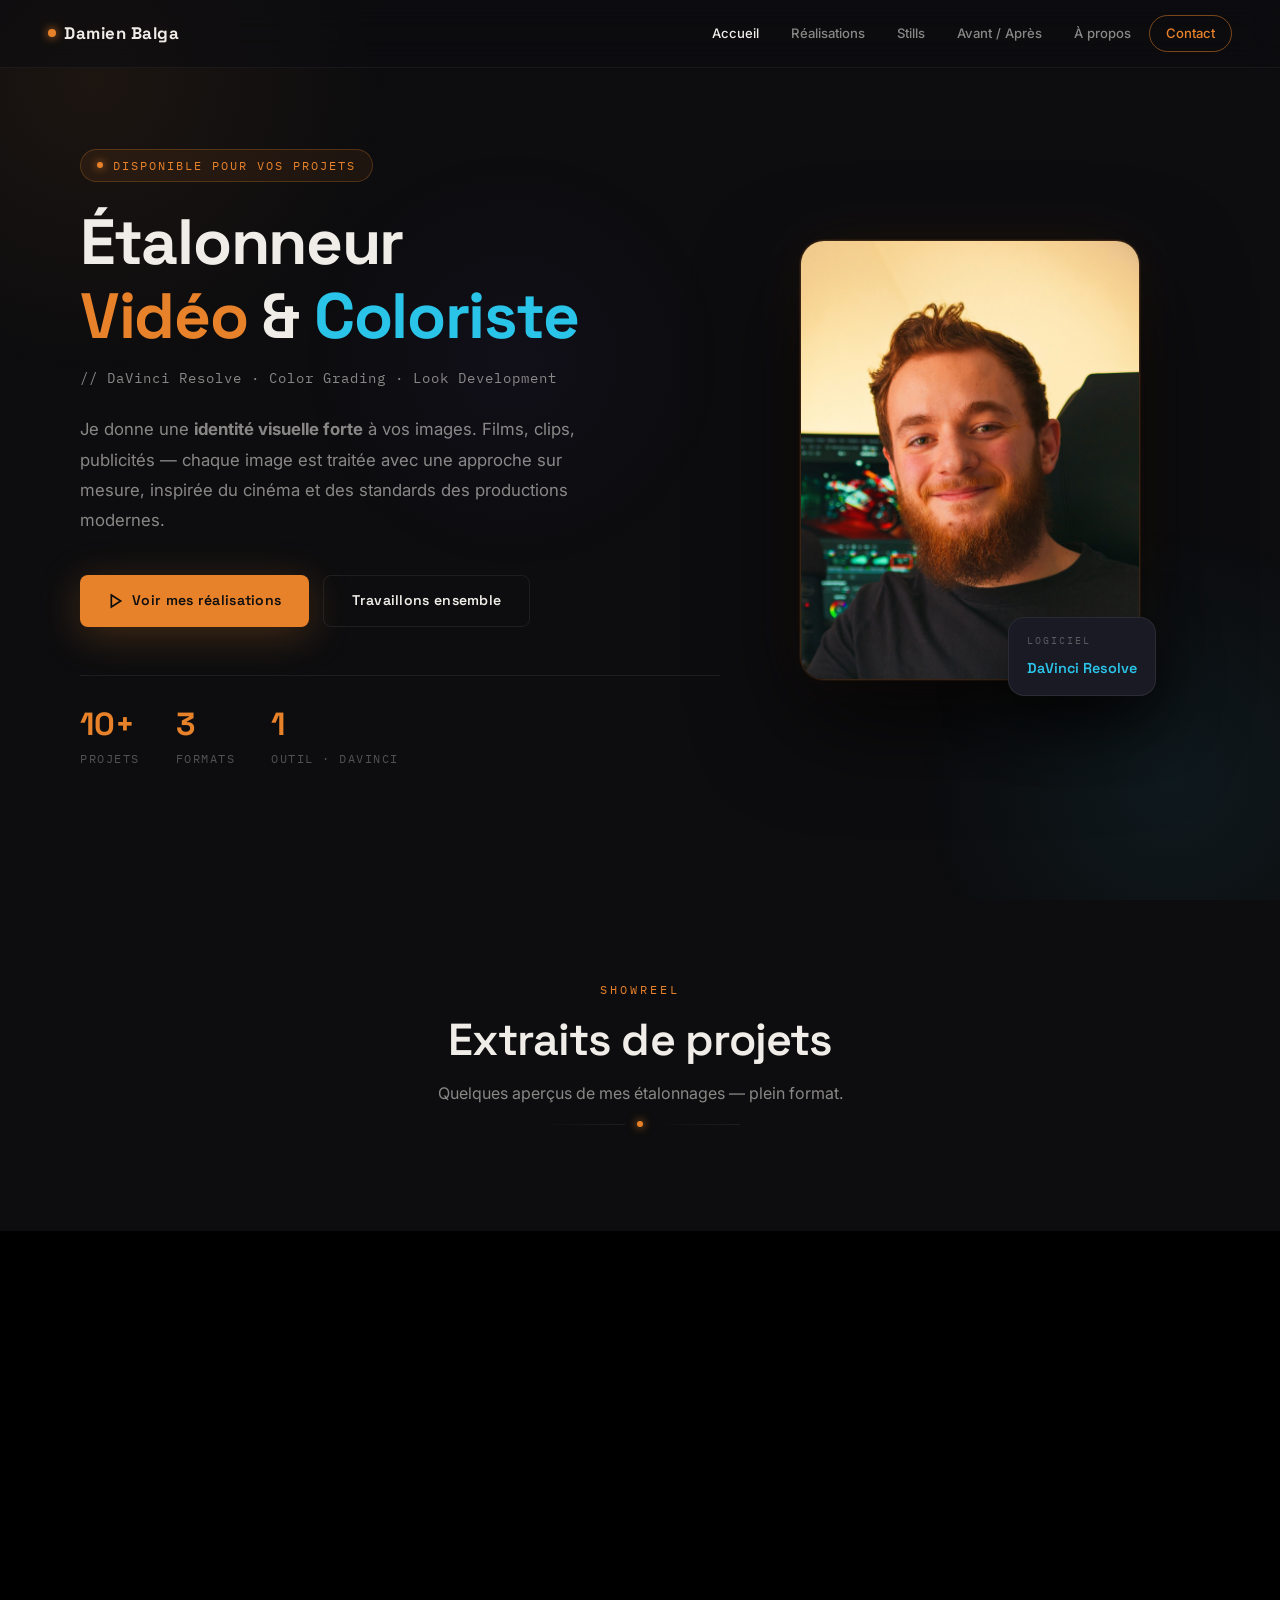
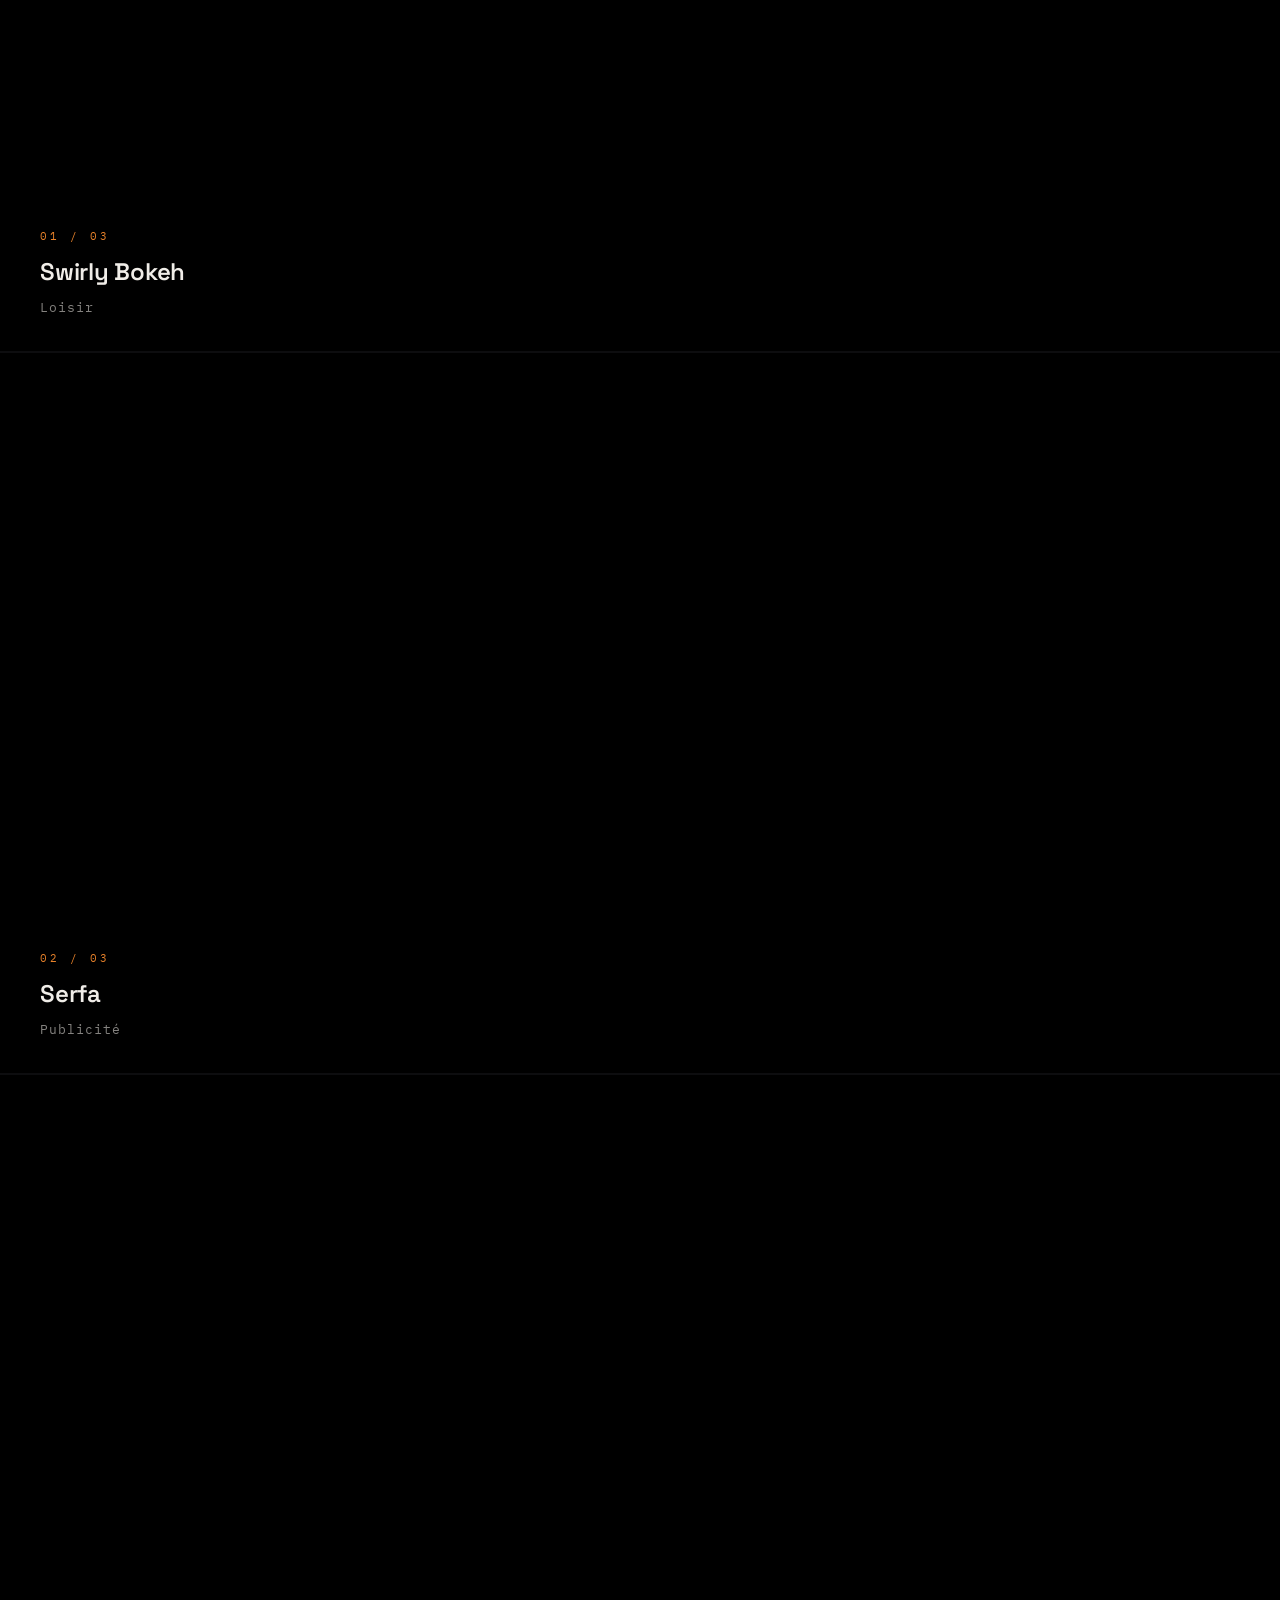
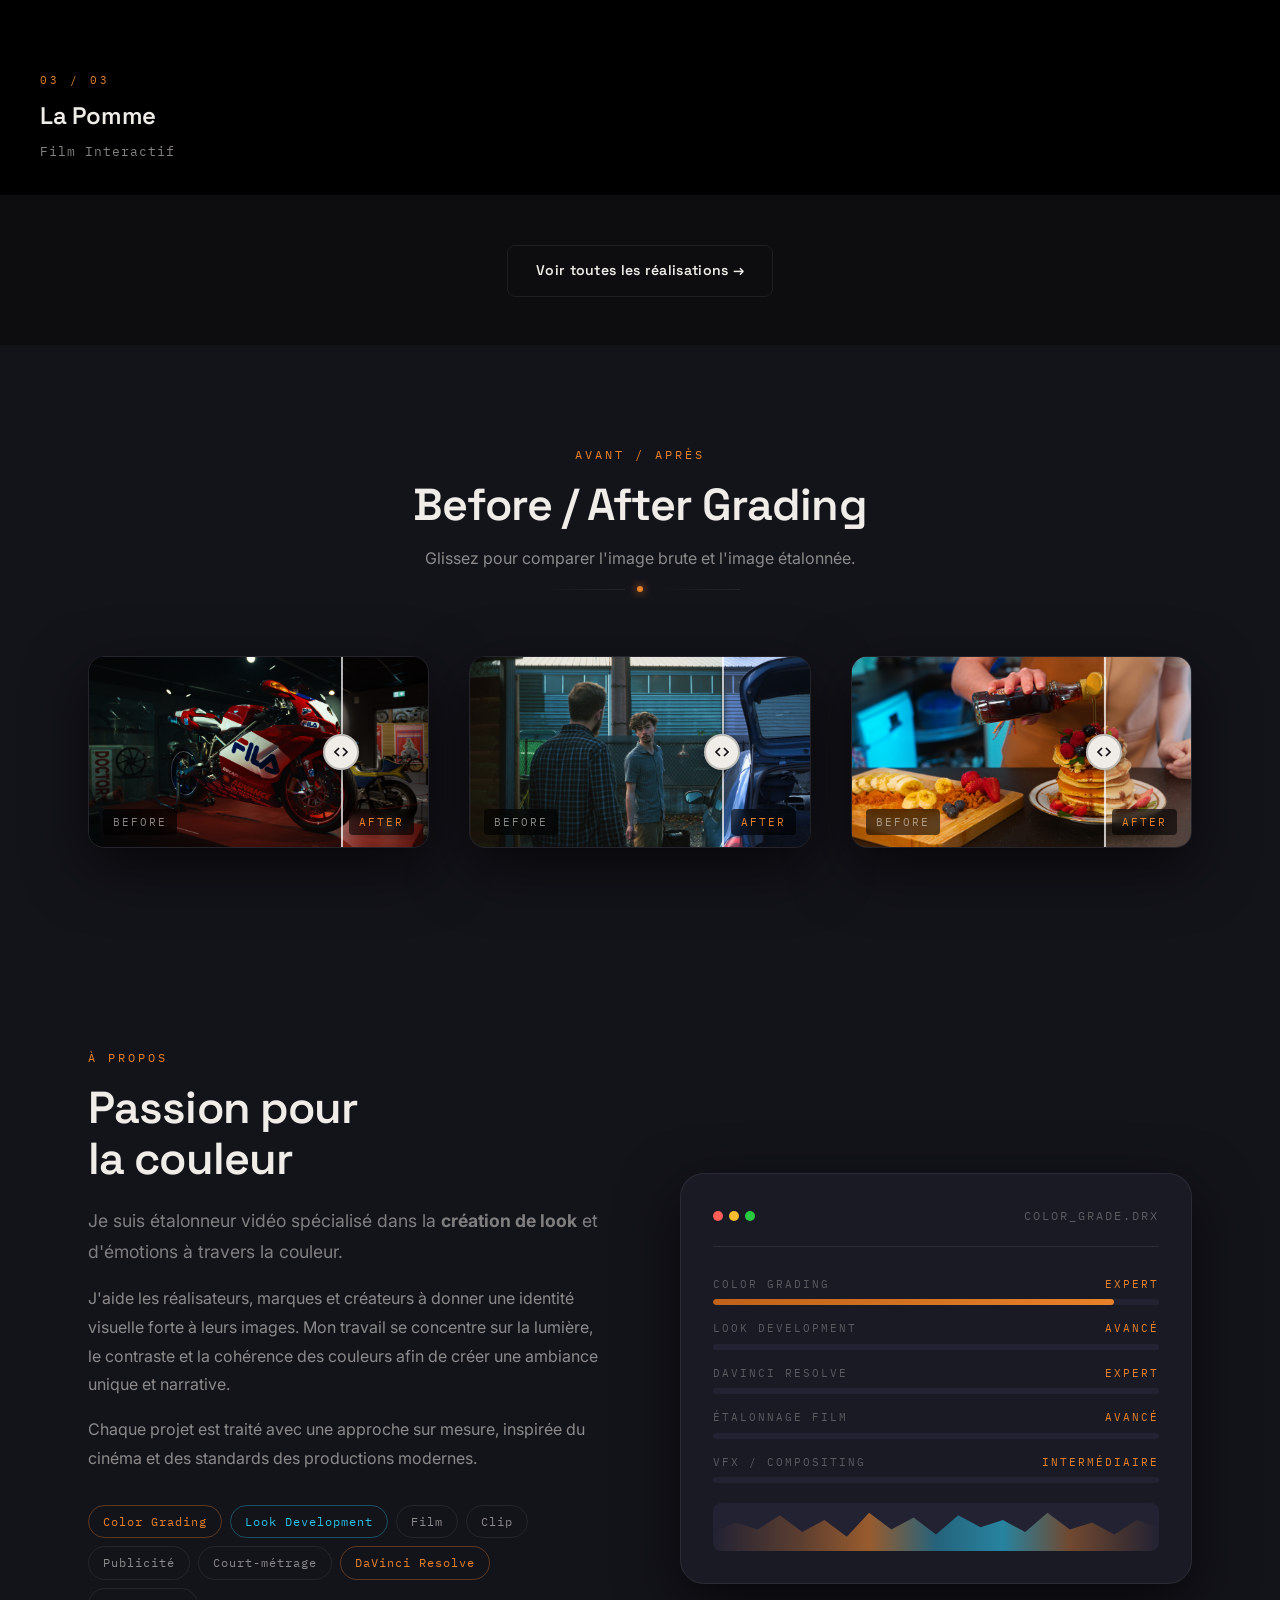
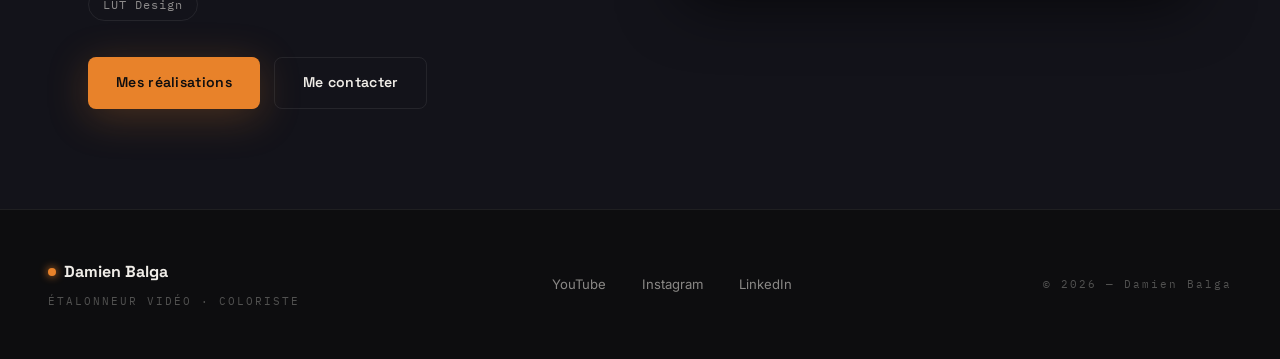
==== index.html @ 45c4bf27 "PortfolioDamienBalga" ====
<!DOCTYPE html>
<html lang="fr">
<head>
  <meta charset="UTF-8">
  <meta name="viewport" content="width=device-width, initial-scale=1.0">
  <title>Damien Balga — Étalonneur Vidéo · Colorist</title>
  <meta name="description" content="Portfolio de Damien Balga, étalonneur vidéo & coloriste. Color grading cinéma, clips, publicités. DaVinci Resolve.">

  <!-- Google Fonts : Space Grotesk (display) + Inter (body) + IBM Plex Mono (tech labels) -->
  <link rel="preconnect" href="https://fonts.googleapis.com">
  <link rel="preconnect" href="https://fonts.gstatic.com" crossorigin>
  <link href="https://fonts.googleapis.com/css2?family=Space+Grotesk:wght@400;500;600;700&family=Inter:wght@300;400;500&family=IBM+Plex+Mono:wght@300;400;500&display=swap" rel="stylesheet">

  <link rel="stylesheet" href="css/style.css">
</head>
<body>

<!-- Fond animé cinématique -->
<div class="cinematic-bg" aria-hidden="true">
  <div class="cinematic-bg-c"></div>
</div>

<!-- ======================================================
     ÉCRAN D'INTRO
     Style "scan de pellicule" avec effet flicker
     ====================================================== -->
<div class="intro" aria-hidden="true">
  <div class="intro-scanline"></div>
  <div class="intro-content">
    <h1>Damien Balga</h1>
    <p class="intro-sub">Colorist · DaVinci Resolve</p>
  </div>
</div>

<!-- ======================================================
     HEADER
     ====================================================== -->
<header>
  <div class="logo" role="button" tabindex="0" aria-label="Retour accueil">
    <div class="logo-dot" aria-hidden="true"></div>
    Damien Balga
  </div>

  <button class="menu-toggle" aria-label="Ouvrir le menu" aria-expanded="false">
    <span></span><span></span><span></span>
  </button>

  <nav aria-label="Navigation principale">
    <a href="index.html" class="active">Accueil</a>
    <a href="work.html">Réalisations</a>
    <a href="stills.html">Stills</a>
    <a href="#before">Avant / Après</a>
    <a href="#about">À propos</a>
    <a href="contact.html" class="nav-cta">Contact</a>
  </nav>
</header>

<!-- ======================================================
     HERO
     Présentation + portrait flottant + stats
     ====================================================== -->
<section aria-label="Présentation" style="background:transparent;">
  <div class="hero">

    <!-- Texte gauche -->
    <div class="hero-left fade-up">

      <!-- Badge disponibilité -->
      <div class="hero-badge">
        <span>Disponible pour vos projets</span>
      </div>

      <h1>
        Étalonneur<br>
        <span class="accent-orange">Vidéo</span> &amp;
        <span class="accent-cyan">Coloriste</span>
      </h1>

      <p class="hero-tagline">// DaVinci Resolve · Color Grading · Look Development</p>

      <p class="hero-desc">
        Je donne une <strong>identité visuelle forte</strong> à vos images.
        Films, clips, publicités — chaque image est traitée avec une approche
        sur mesure, inspirée du cinéma et des standards des productions modernes.
      </p>

      <div class="hero-actions">
        <a href="work.html" class="btn btn-primary">
          <svg width="16" height="16" viewBox="0 0 24 24" fill="none" stroke="currentColor" stroke-width="2.5">
            <polygon points="5 3 19 12 5 21 5 3"/>
          </svg>
          Voir mes réalisations
        </a>
        <a href="contact.html" class="btn btn-secondary">Travaillons ensemble</a>
      </div>

      <!-- Statistiques rapides -->
      <div class="hero-stats">
        <div class="stat-item">
          <span class="stat-num" data-counter data-target="10" data-suffix="+">10+</span>
          <span class="stat-label">Projets</span>
        </div>
        <div class="stat-item">
          <span class="stat-num" data-counter data-target="3">3</span>
          <span class="stat-label">Formats</span>
        </div>
        <div class="stat-item">
          <span class="stat-num">1</span>
          <span class="stat-label">Outil · DaVinci</span>
        </div>
      </div>
    </div>

    <!-- Portrait droit -->
    <div class="hero-right fade-up" style="transition-delay:0.2s">
      <div class="portrait-wrap">
        <div class="portrait-frame">
          <img src="img/PP.jpg" alt="Damien Balga – Étalonneur vidéo">
        </div>
        <!-- Badge flottant -->
        <div class="portrait-badge">
          <span class="pb-label">Logiciel</span>
          <span class="pb-value">DaVinci Resolve</span>
        </div>
      </div>
    </div>

  </div>
</section>

<!-- ======================================================
     EXTRAITS VIDÉO (fullscreen reels)
     Trois extraits Vimeo en plein format 16:9
     ====================================================== -->
<section id="reels" aria-labelledby="reels-title" style="background: var(--bg);">
  <div style="max-width:1200px; margin:0 auto; padding:80px 48px 40px;">
    <div class="section-header fade-up">
      <span class="section-eyebrow">Showreel</span>
      <h2 id="reels-title">Extraits de projets</h2>
      <p>Quelques aperçus de mes étalonnages — plein format.</p>
      <div class="divider"><span class="d-dot"></span></div>
    </div>
  </div>

  <!-- Reel 1 -->
  <div class="reel-block fade-up" data-reel="1">
    <div class="reel-loader"><div class="spinner"></div></div>
    <iframe
      data-src="https://player.vimeo.com/video/1191140957?autoplay=1&loop=1&muted=1&controls=0&autopause=0&playsinline=1"
      allow="autoplay; fullscreen; picture-in-picture" allowfullscreen
      title="Swirly Bokeh">
    </iframe>
    <div class="reel-overlay">
      <div class="reel-info">
        <div class="reel-num">01 / 03</div>
        <div class="reel-title">Swirly Bokeh</div>
        <div class="reel-type">Loisir</div>
      </div>
    </div>
  </div>

  <!-- Reel 2 -->
  <div class="reel-block fade-up" data-reel="2">
    <div class="reel-loader"><div class="spinner"></div></div>
    <iframe
      data-src="https://player.vimeo.com/video/1191127946?autoplay=1&loop=1&muted=1&controls=0&autopause=0&playsinline=1"
      allow="autoplay; fullscreen; picture-in-picture" allowfullscreen
      title="Serfa">
    </iframe>
    <div class="reel-overlay">
      <div class="reel-info">
        <div class="reel-num">02 / 03</div>
        <div class="reel-title">Serfa</div>
        <div class="reel-type">Publicité</div>
      </div>
    </div>
  </div>

  <!-- Reel 3 -->
  <div class="reel-block fade-up" data-reel="2">
    <div class="reel-loader"><div class="spinner"></div></div>
    <iframe
      data-src="https://player.vimeo.com/video/1191123928?autoplay=1&loop=1&muted=1&controls=0&autopause=0&playsinline=1"
      allow="autoplay; fullscreen; picture-in-picture" allowfullscreen
      title="La Pomme">
    </iframe>
    <div class="reel-overlay">
      <div class="reel-info">
        <div class="reel-num">03 / 03</div>
        <div class="reel-title">La Pomme</div>
        <div class="reel-type">Film Interactif</div>
      </div>
    </div>
  </div>

  

  <div style="text-align:center; padding:48px 0;">
    <a href="work.html" class="btn btn-secondary">
      Voir toutes les réalisations →
    </a>
  </div>
</section>

<!-- ======================================================
     BEFORE / AFTER
     Comparateurs interactifs souris/touch
     ====================================================== -->
<section id="before" class="showcase" aria-labelledby="ba-title">
  <div class="section-inner">
    <div class="section-header fade-up">
      <span class="section-eyebrow">Avant / Après</span>
      <h2 id="ba-title">Before / After Grading</h2>
      <p>Glissez pour comparer l'image brute et l'image étalonnée.</p>
      <div class="divider"><span class="d-dot"></span></div>
    </div>

    <div class="compare-grid">

      <div class="compare fade-up">
        <img src="img/before.jpg" alt="Avant étalonnage" class="img-before">
        <img src="img/after.jpg"  alt="Après étalonnage" class="img-after">
        <div class="slider-line"></div>
        <div class="slider-handle">
          <svg viewBox="0 0 24 24" fill="none" stroke="currentColor" stroke-width="2.5">
            <path d="M9 18l-6-6 6-6M15 6l6 6-6 6"/>
          </svg>
        </div>
        <span class="compare-label before-lbl">BEFORE</span>
        <span class="compare-label after-lbl">AFTER</span>
      </div>

      <div class="compare fade-up">
        <img src="img/before2.jpg" alt="Avant étalonnage" class="img-before">
        <img src="img/after2.jpg"  alt="Après étalonnage" class="img-after">
        <div class="slider-line"></div>
        <div class="slider-handle">
          <svg viewBox="0 0 24 24" fill="none" stroke="currentColor" stroke-width="2.5">
            <path d="M9 18l-6-6 6-6M15 6l6 6-6 6"/>
          </svg>
        </div>
        <span class="compare-label before-lbl">BEFORE</span>
        <span class="compare-label after-lbl">AFTER</span>
      </div>

      <div class="compare fade-up">
        <img src="img/before3.jpg" alt="Avant étalonnage" class="img-before">
        <img src="img/after3.jpg"  alt="Après étalonnage" class="img-after">
        <div class="slider-line"></div>
        <div class="slider-handle">
          <svg viewBox="0 0 24 24" fill="none" stroke="currentColor" stroke-width="2.5">
            <path d="M9 18l-6-6 6-6M15 6l6 6-6 6"/>
          </svg>
        </div>
        <span class="compare-label before-lbl">BEFORE</span>
        <span class="compare-label after-lbl">AFTER</span>
      </div>

    </div>
  </div>
</section>

<!-- ======================================================
     À PROPOS
     ====================================================== -->
<section id="about" class="about-section" aria-labelledby="about-title">
  <div class="section-inner">
    <div class="about-grid">

      <!-- Texte -->
      <div class="about-text fade-up">
        <span class="section-eyebrow">À propos</span>
        <h2 id="about-title">Passion pour<br>la couleur</h2>

        <p class="about-lead">
          Je suis étalonneur vidéo spécialisé dans la <strong>création de look</strong>
          et d'émotions à travers la couleur.
        </p>

        <p>
          J'aide les réalisateurs, marques et créateurs à donner une identité visuelle
          forte à leurs images. Mon travail se concentre sur la lumière, le contraste
          et la cohérence des couleurs afin de créer une ambiance unique et narrative.
        </p>

        <p>
          Chaque projet est traité avec une approche sur mesure, inspirée du cinéma
          et des standards des productions modernes.
        </p>

        <div class="about-tags">
          <span class="tag tag-orange">Color Grading</span>
          <span class="tag tag-cyan">Look Development</span>
          <span class="tag">Film</span>
          <span class="tag">Clip</span>
          <span class="tag">Publicité</span>
          <span class="tag">Court-métrage</span>
          <span class="tag tag-orange">DaVinci Resolve</span>
          <span class="tag">LUT Design</span>
        </div>

        <div style="margin-top:36px; display:flex; gap:14px; flex-wrap:wrap;">
          <a href="work.html" class="btn btn-primary">Mes réalisations</a>
          <a href="contact.html" class="btn btn-secondary">Me contacter</a>
        </div>
      </div>

      <!-- Carte technique décorative -->
      <div class="about-visual fade-up" style="transition-delay:0.15s">
        <div class="tech-card">
          <!-- Barre de titre style éditeur -->
          <div class="tech-card-header">
            <div class="dot-row">
              <div class="tc-dot tc-dot-r"></div>
              <div class="tc-dot tc-dot-y"></div>
              <div class="tc-dot tc-dot-g"></div>
            </div>
            <span class="tc-title">color_grade.drx</span>
          </div>

          <!-- Barres de compétences colorimétrie -->
          <div class="scope-row">
            <div class="scope-item">
              <div class="scope-label">
                Color Grading
                <span>Expert</span>
              </div>
              <div class="scope-bar">
                <div class="scope-fill fill-orange w-90"></div>
              </div>
            </div>
            <div class="scope-item">
              <div class="scope-label">
                Look Development
                <span>Avancé</span>
              </div>
              <div class="scope-bar">
                <div class="scope-fill fill-cyan w-80"></div>
              </div>
            </div>
            <div class="scope-item">
              <div class="scope-label">
                DaVinci Resolve
                <span>Expert</span>
              </div>
              <div class="scope-bar">
                <div class="scope-fill fill-orange w-85"></div>
              </div>
            </div>
            <div class="scope-item">
              <div class="scope-label">
                Étalonnage Film
                <span>Avancé</span>
              </div>
              <div class="scope-bar">
                <div class="scope-fill fill-violet w-75"></div>
              </div>
            </div>
            <div class="scope-item">
              <div class="scope-label">
                VFX / Compositing
                <span>Intermédiaire</span>
              </div>
              <div class="scope-bar">
                <div class="scope-fill fill-cyan w-70"></div>
              </div>
            </div>
          </div>

          <!-- Forme d'onde décorative -->
          <div class="waveform" aria-hidden="true" title="Waveform colorimétrie"></div>
        </div>
      </div>

    </div>
  </div>
</section>

<!-- ======================================================
     FOOTER
     ====================================================== -->
<footer>
  <div class="footer-left">
    <div class="footer-logo">
      <div class="logo-dot" aria-hidden="true" style="width:8px;height:8px;border-radius:50%;background:var(--orange);box-shadow:0 0 8px var(--orange);flex-shrink:0;"></div>
      Damien Balga
    </div>
    <p>Étalonneur Vidéo · Coloriste</p>
  </div>

  <div class="footer-links">
    <a href="https://www.youtube.com/@damienbalga" target="_blank" rel="noopener">YouTube</a>
    <a href="https://www.instagram.com/damien.balga/" target="_blank" rel="noopener">Instagram</a>
    <a href="https://www.linkedin.com/in/damien-balga-étudiant-création-numérique-colorimétrie-cinéma-montage-graphisme/" target="_blank" rel="noopener">LinkedIn</a>
  </div>

  <div class="footer-right">© 2026 — Damien Balga</div>
</footer>

<script src="js/main.js"></script>
</body>
</html>
---- css/style.css ----
/* =============================================
   RESET & BASE
   ============================================= */
*, *::before, *::after { margin: 0; padding: 0; box-sizing: border-box; }
html { scroll-behavior: smooth; font-size: 16px; }

/* =============================================
   VARIABLES – Palette Étalonnage Vidéo
   Fond très sombre (quasi-noir chaud),
   orange/ambre comme accent primaire (évoque
   les LUTs cinéma, la chaleur d'une scène),
   cyan froid comme accent secondaire (grade
   teal & orange iconique), gris ardoise pour
   les surfaces intermédiaires.
   ============================================= */
:root {
  --bg:          #0d0d0f;       /* fond principal – noir chaud */
  --bg-2:        #13131a;       /* fond légèrement surélevé */
  --bg-3:        #1a1a25;       /* cartes / blocs */
  --bg-4:        #222233;       /* hover / borders */

  --orange:      #e8822a;       /* accent primaire – chaud cinéma */
  --orange-dark: #c0621a;
  --orange-glow: rgba(232,130,42,0.18);

  --cyan:        #2ac4e8;       /* accent secondaire – froid grade */
  --cyan-dark:   #1a9abd;
  --cyan-glow:   rgba(42,196,232,0.12);

  --white:       #f0ede8;       /* blanc légèrement chaud */
  --dim:         rgba(240,237,232,0.55);
  --dimmer:      rgba(240,237,232,0.3);
  --border:      rgba(240,237,232,0.08);
  --border-soft: rgba(240,237,232,0.05);

  --radius-sm:   8px;
  --radius-md:   16px;
  --radius-lg:   24px;
  --radius-xl:   40px;

  --font-display: 'Space Grotesk', sans-serif;
  --font-body:    'Inter', sans-serif;
  --font-mono:    'IBM Plex Mono', monospace;

  --shadow:      0 20px 60px rgba(0,0,0,0.6);
  --shadow-orange: 0 8px 40px rgba(232,130,42,0.25);
  --shadow-cyan:   0 8px 40px rgba(42,196,232,0.2);
}

/* =============================================
   TYPOGRAPHIE
   Space Grotesk : titres (techno, cinéma)
   Inter         : corps de texte (lisibilité)
   IBM Plex Mono : labels / badges (code / data)
   ============================================= */
body {
  font-family: var(--font-body);
  background: var(--bg);
  color: var(--white);
  overflow-x: hidden;
  line-height: 1.7;
}

h1, h2, h3 {
  font-family: var(--font-display);
  line-height: 1.15;
  letter-spacing: -0.02em;
}
h1 { font-size: clamp(2.4rem, 5vw, 4.2rem); font-weight: 700; }
h2 { font-size: clamp(1.8rem, 3.5vw, 2.8rem); font-weight: 600; }
h3 { font-size: clamp(1.1rem, 2vw, 1.4rem); font-weight: 600; }

p { font-size: 1rem; line-height: 1.75; }
a { text-decoration: none; color: inherit; }
img { max-width: 100%; height: auto; display: block; }

/* =============================================
   FOND ANIMÉ CINÉMATIQUE
   Trois gradients radiaux mouvants qui évoquent
   les corrections de couleur teal/orange/violet
   ============================================= */
.cinematic-bg {
  position: fixed; inset: 0; z-index: -1; pointer-events: none; overflow: hidden;
}
.cinematic-bg::before {
  content: '';
  position: absolute; top: -30%; left: -20%;
  width: 700px; height: 700px;
  background: radial-gradient(circle, rgba(232,130,42,0.07) 0%, transparent 60%);
  border-radius: 50%;
  animation: drift-a 20s ease-in-out infinite alternate;
}
.cinematic-bg::after {
  content: '';
  position: absolute; bottom: -20%; right: -15%;
  width: 600px; height: 600px;
  background: radial-gradient(circle, rgba(42,196,232,0.07) 0%, transparent 60%);
  border-radius: 50%;
  animation: drift-b 25s ease-in-out infinite alternate-reverse;
}
.cinematic-bg-c {
  position: absolute; top: 40%; left: 40%;
  width: 500px; height: 500px;
  background: radial-gradient(circle, rgba(100,60,200,0.05) 0%, transparent 60%);
  border-radius: 50%;
  animation: drift-c 30s ease-in-out infinite alternate;
  transform: translate(-50%, -50%);
}
@keyframes drift-a { from { transform: translate(0,0) scale(1); } to { transform: translate(60px,40px) scale(1.12); } }
@keyframes drift-b { from { transform: translate(0,0) scale(1); } to { transform: translate(-50px,-30px) scale(1.08); } }
@keyframes drift-c { from { transform: translate(-50%,-50%) scale(1); } to { transform: translate(-45%,-55%) scale(1.15); } }

/* =============================================
   ÉCRAN D'INTRO (style scan cinéma)
   ============================================= */
.intro {
  position: fixed; inset: 0;
  background: var(--bg);
  display: flex; justify-content: center; align-items: center;
  z-index: 9999;
  animation: introOut 3.2s ease forwards;
}
.intro-content { text-align: center; padding: 0 20px; }

.intro-content h1 {
  font-family: var(--font-display);
  font-size: clamp(1.6rem, 5vw, 2.8rem);
  font-weight: 700;
  letter-spacing: 6px;
  text-transform: uppercase;
  color: var(--white);
  opacity: 0;
  animation: flicker 2.2s ease forwards;
}
.intro-content .intro-sub {
  font-family: var(--font-mono);
  font-size: 0.8rem;
  letter-spacing: 4px;
  color: var(--orange);
  text-transform: uppercase;
  opacity: 0;
  margin-top: 12px;
  animation: fadeSlideUp 0.8s ease 1.2s forwards;
}
/* Ligne de scan horizontale */
.intro-scanline {
  position: absolute; left: 0; right: 0; height: 2px;
  background: linear-gradient(90deg, transparent, var(--orange), transparent);
  opacity: 0;
  animation: scan 2s ease 0.5s forwards;
}
@keyframes scan {
  0%   { top: 0%;   opacity: 0.7; }
  100% { top: 100%; opacity: 0; }
}
@keyframes flicker {
  0%   { opacity: 0; }
  8%   { opacity: 1; }
  10%  { opacity: 0.1; }
  14%  { opacity: 1; }
  22%  { opacity: 0.5; }
  30%  { opacity: 1; }
  100% { opacity: 1; }
}
@keyframes fadeSlideUp {
  from { opacity: 0; transform: translateY(8px); }
  to   { opacity: 0.9; transform: translateY(0); }
}
@keyframes introOut {
  0%, 75%  { opacity: 1; pointer-events: all; }
  100%     { opacity: 0; pointer-events: none; visibility: hidden; }
}

/* =============================================
   HEADER (Modifié pour le Menu Burger)
   ============================================= */
header {
  position: fixed; top: 0; left: 0; right: 0;
  z-index: 1000;
  display: flex; align-items: center; justify-content: space-between;
  padding: 0 48px; height: 68px;
  background: rgba(13,13,15,0.6);
  backdrop-filter: blur(16px);
  border-bottom: 1px solid var(--border-soft);
  transition: background 0.3s ease, border-color 0.3s ease;
}

header.solid {
  background: rgba(13,13,15,0.95);
  border-bottom-color: var(--border);
}

.logo {
  font-family: var(--font-display);
  font-size: 1.05rem;
  font-weight: 700;
  letter-spacing: 0.5px;
  cursor: pointer;
  color: var(--white);
  display: flex; align-items: center; gap: 8px;
  z-index: 1101; /* Reste au-dessus du menu */
}

.logo .logo-dot {
  width: 8px; height: 8px;
  border-radius: 50%;
  background: var(--orange);
  box-shadow: 0 0 10px var(--orange);
}

/* Navigation Desktop */
nav { display: flex; align-items: center; gap: 4px; }

nav a {
  font-size: 0.82rem;
  font-weight: 500;
  font-family: var(--font-body);
  color: var(--dim);
  padding: 6px 14px;
  border-radius: var(--radius-xl);
  transition: all 0.2s ease;
  white-space: nowrap;
}
nav a:hover { color: var(--white); background: rgba(255,255,255,0.06); }
nav a.active { color: var(--white); }
nav a.nav-cta {
  border: 1px solid rgba(232,130,42,0.5);
  color: var(--orange);
  padding: 6px 16px;
}

/* BOUTON HAMBURGER (Base) */
.menu-toggle {
  display: none; /* Caché par défaut sur Desktop */
  flex-direction: column;
  justify-content: center;
  align-items: center;
  gap: 5px;
  width: 40px;
  height: 40px;
  cursor: pointer;
  position: relative;
  z-index: 1100;
  background: none;
  border: none;
  padding: 0;
}

.menu-toggle span {
  display: block;
  width: 22px;
  height: 2px;
  background: var(--white);
  border-radius: 2px;
  transition: all 0.3s ease;
}

/* Animation vers Croix */
.menu-toggle.active span:nth-child(1) { transform: translateY(7px) rotate(45deg); }
.menu-toggle.active span:nth-child(2) { opacity: 0; }
.menu-toggle.active span:nth-child(3) { transform: translateY(-7px) rotate(-45deg); }

/* =============================================
   RESPONSIVE (Modifié pour forcer l'affichage)
   ============================================= */
@media (max-width: 768px) {
  header { padding: 0 20px; }

  /* On force l'affichage du bouton */
  .menu-toggle { 
    display: flex !important; 
  }

  /* Navigation Mobile Overlay */
  nav {
    position: fixed;
    top: 0; /* Changé de 68px à 0 pour couvrir l'écran proprement */
    left: 0;
    width: 100%;
    height: 100vh;
    background: var(--bg); /* Fond opaque pour plus de clarté */
    flex-direction: column;
    justify-content: center;
    align-items: center;
    gap: 20px;
    z-index: 1090;
    opacity: 0;
    visibility: hidden;
    transition: all 0.4s cubic-bezier(0.4, 0, 0.2, 1);
  }

  nav.open {
    opacity: 1;
    visibility: visible;
    pointer-events: all;
    padding-bottom: 20vh;
  }

  nav a {
    font-size: 1.5rem; /* Plus grand pour mobile */
    font-family: var(--font-display);
    font-weight: 600;
    color: var(--white);
  }
  
  nav a.nav-cta {
    border-color: var(--orange);
    padding: 12px 40px;
  }
}
/* =============================================
   BOUTONS
   ============================================= */
.btn {
  display: inline-flex; align-items: center; gap: 8px;
  padding: 13px 28px;
  border-radius: var(--radius-sm);
  font-family: var(--font-display);
  font-size: 0.88rem;
  font-weight: 600;
  letter-spacing: 0.3px;
  cursor: pointer; border: none;
  text-decoration: none;
  transition: all 0.25s ease;
}
.btn-primary {
  background: var(--orange);
  color: var(--bg);
  box-shadow: var(--shadow-orange);
}
.btn-primary:hover {
  background: #f0922e;
  transform: translateY(-2px);
  box-shadow: 0 12px 40px rgba(232,130,42,0.4);
}
.btn-secondary {
  background: transparent;
  color: var(--white);
  border: 1px solid var(--border);
}
.btn-secondary:hover {
  border-color: rgba(255,255,255,0.3);
  background: rgba(255,255,255,0.05);
  transform: translateY(-2px);
}
.btn-cyan {
  background: transparent;
  color: var(--cyan);
  border: 1px solid rgba(42,196,232,0.4);
}
.btn-cyan:hover {
  background: var(--cyan);
  color: var(--bg);
  box-shadow: var(--shadow-cyan);
}

/* =============================================
   HERO
   ============================================= */
.hero {
  min-height: 100vh;
  display: flex; align-items: center;
  padding: 100px 80px 80px;
  gap: 80px;
  max-width: 1300px;
  margin: 0 auto;
}
.hero-left { flex: 1; max-width: 640px; }

/* Badge mono */
.hero-badge {
  display: inline-flex; align-items: center; gap: 10px;
  background: rgba(232,130,42,0.08);
  border: 1px solid rgba(232,130,42,0.25);
  padding: 6px 16px;
  border-radius: var(--radius-xl);
  margin-bottom: 24px;
}
.hero-badge span {
  font-family: var(--font-mono);
  font-size: 0.72rem;
  color: var(--orange);
  letter-spacing: 2px;
  text-transform: uppercase;
}
.hero-badge::before {
  content: '';
  width: 6px; height: 6px;
  border-radius: 50%;
  background: var(--orange);
  box-shadow: 0 0 8px var(--orange);
  animation: pulse-orange 2s infinite;
}
@keyframes pulse-orange {
  0%, 100% { box-shadow: 0 0 6px var(--orange); }
  50%       { box-shadow: 0 0 14px var(--orange); }
}

.hero-left h1 {
  color: var(--white);
  margin-bottom: 12px;
}
.hero-left h1 .accent-orange { color: var(--orange); }
.hero-left h1 .accent-cyan   { color: var(--cyan); }

.hero-tagline {
  font-family: var(--font-mono);
  font-size: 0.9rem;
  color: var(--dim);
  margin-bottom: 24px;
  letter-spacing: 1px;
}

.hero-desc {
  color: var(--dim);
  font-size: 1.05rem;
  max-width: 520px;
  margin-bottom: 40px;
  line-height: 1.8;
}

.hero-actions { display: flex; gap: 14px; flex-wrap: wrap; margin-bottom: 48px; }

/* Stats rapides */
.hero-stats {
  display: flex; gap: 36px; flex-wrap: wrap;
  padding-top: 32px;
  border-top: 1px solid var(--border);
}
.stat-item { text-align: left; }
.stat-num {
  font-family: var(--font-display);
  font-size: 2rem;
  font-weight: 700;
  color: var(--orange);
  display: block;
  line-height: 1;
  margin-bottom: 4px;
}
.stat-label {
  font-size: 0.75rem;
  color: var(--dimmer);
  text-transform: uppercase;
  letter-spacing: 1.5px;
  font-family: var(--font-mono);
}

/* Portrait hero */
.hero-right { flex-shrink: 0; position: relative; }

.portrait-wrap {
  position: relative;
  width: 340px;
}

/* Cadre lumineux style écran */
.portrait-frame {
  margin: 0 auto;
  width: 340px; height: 440px;
  border-radius: var(--radius-lg);
  overflow: hidden;
  position: relative;
  border: 1px solid rgba(232,130,42,0.2);
  box-shadow:
    0 0 0 1px rgba(232,130,42,0.08),
    0 40px 100px rgba(0,0,0,0.7),
    0 0 60px rgba(232,130,42,0.08);
  animation: float-portrait 7s ease-in-out infinite;
}
@keyframes float-portrait {
  0%, 100% { transform: translateY(0); }
  50%       { transform: translateY(-10px); }
}

.portrait-frame img {
  width: 100%; height: 100%;
  object-fit: cover;
  object-position: center top;
  display: block;
}

/* Overlay teal/orange sur le portrait */
.portrait-frame::after {
  content: '';
  position: absolute; inset: 0;
  background: linear-gradient(
    180deg,
    rgba(232,130,42,0.04) 0%,
    transparent 40%,
    rgba(42,196,232,0.06) 100%
  );
  pointer-events: none;
}

/* Badge flottant */
.portrait-badge {
  position: absolute; bottom: -16px; right: -16px;
  background: var(--bg-3);
  border: 1px solid var(--border);
  border-radius: var(--radius-md);
  padding: 14px 18px;
  backdrop-filter: blur(12px);
  box-shadow: var(--shadow);
}
.portrait-badge .pb-label {
  font-family: var(--font-mono);
  font-size: 0.65rem;
  color: var(--dimmer);
  letter-spacing: 2px;
  text-transform: uppercase;
  display: block;
  margin-bottom: 4px;
}
.portrait-badge .pb-value {
  font-family: var(--font-display);
  font-size: 0.9rem;
  font-weight: 600;
  color: var(--cyan);
}

/* =============================================
   SECTIONS COMMUNES
   ============================================= */
.section-inner {
  max-width: 1200px; margin: 0 auto; padding: 100px 48px;
}

.section-header { text-align: center; margin-bottom: 64px; }

.section-eyebrow {
  font-family: var(--font-mono);
  font-size: 0.72rem;
  letter-spacing: 3px;
  text-transform: uppercase;
  color: var(--orange);
  display: block;
  margin-bottom: 14px;
}

.section-header h2 { color: var(--white); margin-bottom: 14px; }
.section-header p  { color: var(--dim);   max-width: 520px; margin: 0 auto; }

/* Divider */
.divider {
  display: flex; align-items: center; justify-content: center;
  gap: 12px; margin: 14px auto 0; max-width: 200px;
}
.divider::before, .divider::after {
  content: ''; flex: 1; height: 1px;
  background: linear-gradient(90deg, transparent, var(--border));
}
.divider .d-dot {
  width: 6px; height: 6px; border-radius: 50%;
  background: var(--orange);
  box-shadow: 0 0 8px var(--orange);
}

/* =============================================
   AVANT / APRÈS (compare slider)
   ============================================= */
.showcase { background: var(--bg-2); }

.compare-grid {
  display: grid;
  grid-template-columns: repeat(auto-fit, minmax(340px, 1fr));
  gap: 40px;
}

.compare {
  position: relative;
  width: 100%;
  aspect-ratio: 16/9;
  overflow: hidden;
  border-radius: var(--radius-md);
  cursor: ew-resize;
  border: 1px solid var(--border);
  box-shadow: var(--shadow);
}

.compare img {
  position: absolute; width: 100%; height: 100%; object-fit: cover;
}
.img-after { clip-path: inset(0 50% 0 0); transition: clip-path 0.05s linear; }

.slider-line {
  position: absolute; top: 0; left: 50%;
  width: 2px; height: 100%;
  background: rgba(255,255,255,0.7);
  pointer-events: none; z-index: 2;
}
.slider-handle {
  position: absolute; top: 50%; left: 50%;
  transform: translate(-50%, -50%);
  width: 36px; height: 36px;
  border-radius: 50%;
  background: var(--white);
  border: 2px solid rgba(0,0,0,0.2);
  display: flex; align-items: center; justify-content: center;
  z-index: 3; pointer-events: none;
  box-shadow: 0 2px 12px rgba(0,0,0,0.4);
}
.slider-handle svg { width: 16px; height: 16px; color: var(--bg); }

.compare-label {
  position: absolute; bottom: 12px;
  font-family: var(--font-mono);
  font-size: 0.68rem;
  letter-spacing: 2px;
  text-transform: uppercase;
  padding: 4px 10px;
  background: rgba(0,0,0,0.6);
  border-radius: 4px;
  z-index: 4;
  backdrop-filter: blur(4px);
}
.compare-label.before-lbl { left: 14px; color: var(--dim); }
.compare-label.after-lbl  { right: 14px; color: var(--orange); }

/* =============================================
   SECTION EXTRAITS VIDÉO (fullscreen)
   ============================================= */
.reels-section { background: var(--bg); }

.reel-block {
  position: relative;
  width: 100%;
  aspect-ratio: 16/9;
  overflow: hidden;
  background: #000;
  margin-bottom: 2px;
}

.reel-block iframe {
  position: absolute; top: 50%; left: 50%;
  width: 100%; height: 100%;
  transform: translate(-50%, -50%);
  border: none; pointer-events: none;
}

/* Overlay titre sur les reels */
.reel-overlay {
  position: absolute; inset: 0;
  background: linear-gradient(to top, rgba(0,0,0,0.65) 0%, transparent 50%);
  z-index: 2;
  display: flex; align-items: flex-end;
  padding: 32px 40px;
  pointer-events: none;
}
.reel-num {
  font-family: var(--font-mono);
  font-size: 0.68rem;
  color: var(--orange);
  letter-spacing: 3px;
  text-transform: uppercase;
  margin-bottom: 6px;
}
.reel-title {
  font-family: var(--font-display);
  font-size: 1.5rem;
  font-weight: 600;
  color: var(--white);
  letter-spacing: -0.01em;
}
.reel-type {
  font-size: 0.82rem;
  color: var(--dim);
  margin-top: 4px;
  font-family: var(--font-mono);
  letter-spacing: 1px;
}

/* Loader spinner sur les vidéos */
.reel-loader {
  position: absolute; inset: 0;
  display: flex; align-items: center; justify-content: center;
  background: var(--bg-2); z-index: 1; transition: opacity 0.5s ease;
}
.reel-loader.hidden { opacity: 0; pointer-events: none; }
.spinner {
  width: 32px; height: 32px;
  border: 2px solid var(--border);
  border-top-color: var(--orange);
  border-radius: 50%;
  animation: spin 0.8s linear infinite;
}
@keyframes spin { to { transform: rotate(360deg); } }

/* =============================================
   SECTION À PROPOS
   ============================================= */
.about-section { background: var(--bg-2); }

.about-grid {
  display: grid;
  grid-template-columns: 1fr 1fr;
  gap: 80px;
  align-items: center;
}

.about-text h2 { margin-bottom: 20px; }

.about-lead {
  font-size: 1.1rem;
  color: var(--white);
  opacity: 0.9;
  margin-bottom: 20px;
  line-height: 1.7;
}

.about-text p {
  color: var(--dim);
  margin-bottom: 16px;
  line-height: 1.8;
}

.about-tags {
  display: flex; flex-wrap: wrap; gap: 8px;
  margin-top: 32px;
}
.tag {
  font-family: var(--font-mono);
  font-size: 0.72rem;
  letter-spacing: 1px;
  padding: 6px 14px;
  border-radius: var(--radius-xl);
  border: 1px solid var(--border);
  color: var(--dim);
  transition: all 0.2s ease;
}
.tag:hover { border-color: var(--orange); color: var(--orange); }
.tag-orange { border-color: rgba(232,130,42,0.35); color: var(--orange); }
.tag-cyan   { border-color: rgba(42,196,232,0.35); color: var(--cyan); }

/* Carte technique (about visuel) */
.about-visual { position: relative; }

.tech-card {
  background: var(--bg-3);
  border: 1px solid var(--border);
  border-radius: var(--radius-lg);
  padding: 32px;
  box-shadow: var(--shadow);
}

.tech-card-header {
  display: flex; align-items: center; gap: 12px;
  margin-bottom: 28px;
  padding-bottom: 20px;
  border-bottom: 1px solid var(--border);
}
.tech-card-header .dot-row { display: flex; gap: 6px; }
.tc-dot {
  width: 10px; height: 10px; border-radius: 50%;
}
.tc-dot-r { background: #ff5f57; }
.tc-dot-y { background: #febc2e; }
.tc-dot-g { background: #28c840; }

.tc-title {
  font-family: var(--font-mono);
  font-size: 0.72rem;
  color: var(--dimmer);
  letter-spacing: 2px;
  text-transform: uppercase;
  margin-left: auto;
}

/* Scopes colorimétrie (décoratif) */
.scope-row { display: flex; flex-direction: column; gap: 14px; }

.scope-item { display: flex; flex-direction: column; gap: 6px; }

.scope-label {
  font-family: var(--font-mono);
  font-size: 0.68rem;
  color: var(--dimmer);
  letter-spacing: 2px;
  text-transform: uppercase;
  display: flex;
  justify-content: space-between;
  align-items: center;
}
.scope-label span { color: var(--orange); }

.scope-bar {
  height: 6px;
  background: var(--bg-4);
  border-radius: 3px;
  overflow: hidden;
}
.scope-fill {
  height: 100%; border-radius: 3px;
  transition: width 1.5s cubic-bezier(0.4, 0, 0.2, 1) 0.3s;
}
.scope-fill.w-90 { width: 90%; }
.scope-fill.w-80 { width: 80%; }
.scope-fill.w-75 { width: 75%; }
.scope-fill.w-85 { width: 85%; }
.scope-fill.w-70 { width: 70%; }

.fill-orange { background: linear-gradient(90deg, #c0621a, var(--orange)); }
.fill-cyan   { background: linear-gradient(90deg, #1a7a9a, var(--cyan)); }
.fill-violet { background: linear-gradient(90deg, #6040c0, #9060e0); }

.waveform {
  margin-top: 20px;
  height: 48px;
  background: var(--bg-4);
  border-radius: var(--radius-sm);
  overflow: hidden;
  position: relative;
}
.waveform::before {
  content: '';
  position: absolute; inset: 0;
  background: linear-gradient(90deg,
    transparent 0%,
    rgba(232,130,42,0.3) 20%,
    rgba(232,130,42,0.6) 35%,
    rgba(42,196,232,0.4) 50%,
    rgba(42,196,232,0.6) 65%,
    rgba(232,130,42,0.4) 80%,
    transparent 100%
  );
  clip-path: polygon(
    0% 60%, 5% 40%, 10% 55%, 15% 25%, 20% 60%,
    25% 35%, 30% 70%, 35% 20%, 40% 55%, 45% 30%,
    50% 65%, 55% 25%, 60% 50%, 65% 35%, 70% 60%,
    75% 20%, 80% 55%, 85% 40%, 90% 65%, 95% 35%, 100% 50%,
    100% 100%, 0% 100%
  );
}

/* =============================================
   PAGE RÉALISATIONS (work.html)
   ============================================= */
.page-hero-section {
  padding: 130px 48px 60px;
  max-width: 1200px;
  margin: 0 auto;
}
.page-hero-section .ph-eyebrow {
  font-family: var(--font-mono);
  font-size: 0.72rem;
  letter-spacing: 3px;
  text-transform: uppercase;
  color: var(--orange);
  display: block;
  margin-bottom: 14px;
}
.page-hero-section h1 { margin-bottom: 12px; }
.page-hero-section p  { color: var(--dim); max-width: 480px; }

/* Grille vidéos */
.work-grid-section {
  max-width: 1200px; margin: 0 auto; padding: 20px 48px 100px;
}

.work-grid {
  display: grid;
  grid-template-columns: repeat(2, 1fr);
  gap: 32px;
}

.work-item {
  background: var(--bg-3);
  border: 1px solid var(--border);
  border-radius: var(--radius-md);
  overflow: hidden;
  transition: transform 0.3s ease, box-shadow 0.3s ease;
}
.work-item:hover {
  transform: translateY(-4px);
  box-shadow: 0 20px 60px rgba(0,0,0,0.5);
}

.work-item iframe {
  width: 100%; aspect-ratio: 16/9;
  border: none; display: block;
}

.work-info {
  padding: 18px 20px;
  border-top: 1px solid var(--border);
}
.work-info h3 {
  font-size: 0.95rem;
  color: var(--white);
  margin-bottom: 4px;
  font-family: var(--font-display);
  font-weight: 600;
}
.work-info p {
  font-family: var(--font-mono);
  font-size: 0.72rem;
  color: var(--orange);
  letter-spacing: 1.5px;
  text-transform: uppercase;
}

/* =============================================
   PAGE STILLS (stills.html)
   ============================================= */
.stills-grid-section {
  max-width: 1400px; margin: 0 auto; padding: 20px 48px 100px;
}

.stills-grid {
  display: grid;
  grid-template-columns: repeat(3, 1fr);
  gap: 16px;
}

.still-item {
  position: relative;
  overflow: hidden;
  border-radius: var(--radius-sm);
  /* PAS d'aspect-ratio fixé : chaque image garde ses proportions natives */
  cursor: pointer;
  background: var(--bg-3);
  border: 1px solid var(--border);
  /* Comportement block pour que la hauteur suive l'image */
  display: block;
}

.still-item img {
  width: 100%;
  height: auto;           /* hauteur naturelle de l'image, sans recadrage */
  object-fit: unset;      /* annule tout object-fit hérité */
  display: block;
  transition: transform 0.5s ease;
}
.still-item:hover img { transform: scale(1.03); }

.still-item-overlay {
  position: absolute; inset: 0;
  background: linear-gradient(to top, rgba(0,0,0,0.75) 0%, transparent 55%);
  opacity: 0;
  transition: opacity 0.3s ease;
  display: flex; align-items: flex-end;
  padding: 16px 18px;
  pointer-events: none;   /* le clic passe à travers jusqu'à l'image */
}
.still-item:hover .still-item-overlay { opacity: 1; }

.still-item-overlay h4 {
  font-family: var(--font-display);
  font-size: 0.9rem;
  font-weight: 600;
  color: var(--white);
  margin-bottom: 2px;
}
.still-item-overlay span {
  font-family: var(--font-mono);
  font-size: 0.65rem;
  color: var(--orange);
  letter-spacing: 2px;
  text-transform: uppercase;
  display: block;
}

/* =============================================
   PAGE CONTACT
   ============================================= */
.contact-section { background: var(--bg-2); }

.contact-layout {
  display: grid;
  grid-template-columns: 1fr 1fr;
  gap: 80px;
  align-items: start;
  max-width: 1200px;
  margin: 0 auto;
  padding: 80px 48px 100px;
}

.contact-left h2 { margin-bottom: 20px; }

.contact-intro-txt {
  color: var(--dim);
  font-size: 1.05rem;
  margin-bottom: 40px;
  line-height: 1.8;
}

.contact-links { display: flex; flex-direction: column; gap: 12px; margin-bottom: 40px; }

.contact-btn {
  display: flex; align-items: center; gap: 16px;
  padding: 18px 22px;
  background: var(--bg-3);
  border: 1px solid var(--border);
  border-radius: var(--radius-md);
  text-decoration: none; color: var(--white);
  transition: all 0.25s ease;
}
.contact-btn:hover {
  border-color: var(--orange);
  background: rgba(232,130,42,0.06);
  transform: translateX(5px);
}
.contact-btn-icon {
  width: 44px; height: 44px;
  border-radius: var(--radius-sm);
  background: rgba(232,130,42,0.1);
  display: flex; align-items: center; justify-content: center;
  font-size: 1.2rem; flex-shrink: 0;
}
.cb-info { flex: 1; }
.cb-info .cb-label {
  font-family: var(--font-mono);
  font-size: 0.65rem;
  color: var(--dimmer);
  letter-spacing: 2px;
  text-transform: uppercase;
  display: block; margin-bottom: 2px;
}
.cb-info .cb-value { font-size: 0.92rem; font-weight: 500; }
.contact-btn-arrow { color: var(--orange); opacity: 0; transition: all 0.2s ease; }
.contact-btn:hover .contact-btn-arrow { opacity: 1; transform: translateX(3px); }

/* Réseaux sociaux */
.social-grid { display: grid; grid-template-columns: 1fr 1fr; gap: 10px; margin-bottom: 40px; }

.social-card {
  display: flex; align-items: center; gap: 12px;
  padding: 14px 16px;
  background: var(--bg-3);
  border: 1px solid var(--border);
  border-radius: var(--radius-md);
  text-decoration: none; color: var(--white);
  transition: all 0.25s ease;
}
.social-card:hover { border-color: var(--accent, var(--orange)); transform: translateY(-2px); }

.social-icon {
  width: 36px; height: 36px;
  border-radius: 10px;
  background: rgba(255,255,255,0.05);
  display: flex; align-items: center; justify-content: center;
  flex-shrink: 0; font-size: 1.1rem;
}
.social-name { font-size: 0.85rem; font-weight: 500; }

/* Portrait contact */
.contact-right { position: sticky; top: 90px; }

.contact-portrait {
  background: var(--bg-3);
  border: 1px solid var(--border);
  border-radius: var(--radius-lg);
  overflow: hidden;
  box-shadow: var(--shadow);
}
.contact-portrait img {
  width: 100%; aspect-ratio: 3/4;
  object-fit: cover;
  object-position: center top;
  display: block;
}
.cp-footer {
  padding: 20px 22px;
  border-top: 1px solid var(--border);
}
.cp-footer .cp-name {
  font-family: var(--font-display);
  font-size: 1.1rem; font-weight: 700;
  margin-bottom: 3px;
}
.cp-footer .cp-role {
  font-family: var(--font-mono);
  font-size: 0.72rem;
  color: var(--orange);
  letter-spacing: 1.5px;
  text-transform: uppercase;
}

.avail-badge {
  display: flex; align-items: center; gap: 12px;
  background: var(--bg-3);
  border: 1px solid var(--border);
  border-radius: var(--radius-md);
  padding: 14px 18px;
  margin-top: 16px;
}
.avail-dot {
  width: 10px; height: 10px; border-radius: 50%;
  background: #4caf50;
  box-shadow: 0 0 10px rgba(76,175,80,0.5);
  flex-shrink: 0;
  animation: pulse-green 2s infinite;
}
@keyframes pulse-green {
  0%, 100% { box-shadow: 0 0 6px rgba(76,175,80,0.4); }
  50%       { box-shadow: 0 0 14px rgba(76,175,80,0.7); }
}
.avail-text strong { font-size: 0.88rem; display: block; }
.avail-text span   { font-family: var(--font-mono); font-size: 0.7rem; color: var(--dimmer); letter-spacing: 1px; }

/* =============================================
   FOOTER
   ============================================= */
footer {
  background: var(--bg);
  border-top: 1px solid var(--border);
  padding: 48px;
  display: flex;
  align-items: center;
  justify-content: space-between;
  flex-wrap: wrap;
  gap: 24px;
}

.footer-left .footer-logo {
  font-family: var(--font-display);
  font-size: 1rem;
  font-weight: 700;
  color: var(--white);
  margin-bottom: 6px;
  display: flex; align-items: center; gap: 8px;
}
.footer-left p {
  font-family: var(--font-mono);
  font-size: 0.68rem;
  color: var(--dimmer);
  letter-spacing: 2px;
  text-transform: uppercase;
}

.footer-links {
  display: flex; gap: 8px; flex-wrap: wrap;
}
.footer-links a {
  font-size: 0.82rem;
  color: var(--dim);
  padding: 6px 14px;
  border-radius: var(--radius-xl);
  transition: all 0.2s ease;
}
.footer-links a:hover { color: var(--white); background: rgba(255,255,255,0.05); }

.footer-right {
  font-family: var(--font-mono);
  font-size: 0.7rem;
  color: var(--dimmer);
  letter-spacing: 2px;
}

/* =============================================
   ANIMATIONS SCROLL (FADE-UP)
   ============================================= */
.fade-up {
  opacity: 0;
  transform: translateY(32px);
  transition: opacity 0.7s ease, transform 0.7s ease;
}
.fade-up.visible { opacity: 1; transform: translateY(0); }

.fade-up:nth-child(1) { transition-delay: 0.05s; }
.fade-up:nth-child(2) { transition-delay: 0.12s; }
.fade-up:nth-child(3) { transition-delay: 0.19s; }
.fade-up:nth-child(4) { transition-delay: 0.26s; }
.fade-up:nth-child(5) { transition-delay: 0.33s; }
.fade-up:nth-child(6) { transition-delay: 0.40s; }

/* =============================================
   LIGHTBOX
   ============================================= */
.lightbox {
  display: none; position: fixed; inset: 0;
  background: rgba(0,0,0,0.94); z-index: 9999;
  align-items: center; justify-content: center;
  padding: 20px; backdrop-filter: blur(6px);
}
.lightbox.open { display: flex; }

/* Le conteneur intérieur s'adapte à la taille de l'image */
.lb-inner {
  position: relative;
  max-width: 92vw;
  max-height: 92vh;
  display: flex;
  align-items: center;
  justify-content: center;
}

/* L'image s'affiche à sa taille réelle, bornée par la fenêtre */
.lb-inner img {
  display: block;
  max-width: 92vw;
  max-height: 86vh;
  width: auto;
  height: auto;
  object-fit: contain;
  border-radius: var(--radius-sm);
  box-shadow: 0 30px 80px rgba(0,0,0,0.8);
}

.lb-close {
  position: absolute; top: -16px; right: -16px;
  width: 38px; height: 38px; border-radius: 50%;
  background: var(--bg-3); border: 1px solid rgba(255,255,255,0.15);
  color: var(--white); font-size: 1rem; cursor: pointer;
  display: flex; align-items: center; justify-content: center;
  transition: background 0.2s, transform 0.2s;
  z-index: 2;
}
.lb-close:hover { background: var(--orange); transform: scale(1.1); }

.lb-caption {
  position: absolute; bottom: -32px; left: 0; right: 0;
  text-align: center;
  font-family: var(--font-mono); font-size: 0.72rem;
  color: var(--dimmer); letter-spacing: 2px;
}

/* =============================================
   RESPONSIVE
   ============================================= */
@media (max-width: 1024px) {
  .hero { padding: 100px 40px 60px; gap: 50px; }
  .portrait-frame { width: 280px; height: 360px; }
  .about-grid { grid-template-columns: 1fr; gap: 48px; }
  .work-grid { grid-template-columns: 1fr; }
  .stills-grid { grid-template-columns: repeat(2, 1fr); }
  .contact-layout { grid-template-columns: 1fr; gap: 48px; }
  .contact-right { position: static; }
}

@media (max-width: 768px) {
  header { padding: 0 20px; }

  .menu-toggle {
    display: flex !important;
    flex-direction: column;
  }

  /* Menu mobile : couvre l'écran SOUS le header (top: 68px)
     Les liens ne se cachent plus derrière la barre de nav.
     visibility + opacity = transition fluide sans flash.
     Le bouton (z-index 1100) reste cliquable pour fermer. */
  nav {
    display: flex;
    position: fixed;
    top: 68px;
    left: 0;
    right: 0;
    bottom: 0;
    width: 100%;
    max-width: 100%;
    overflow-y: auto;
    background: rgba(13,13,15,0.97);
    flex-direction: column;
    justify-content: center;
    align-items: center;
    gap: 4px;
    z-index: 999;
    backdrop-filter: blur(12px);
    opacity: 0;
    visibility: hidden;
    pointer-events: none;
    transition: opacity 0.3s ease, visibility 0.3s ease;
  }
  nav.open {
    opacity: 1;
    visibility: visible;
    pointer-events: all;
  }
  nav a {
    font-size: 1.15rem;
    padding: 16px 32px;
    width: 100%;
    max-width: 320px;
    text-align: center;
    border-radius: var(--radius-md);
  }
  nav a.nav-cta {
    margin-top: 12px;
    width: auto;
    min-width: 180px;
  }

  .hero { flex-direction: column-reverse; text-align: center; padding: 90px 24px 60px; gap: 40px; }
  .hero-left { max-width: 100%; }
  .hero-actions { justify-content: center; }
  .hero-stats { justify-content: center; }
  .portrait-frame { width: 220px; height: 280px; }
  .portrait-badge { display: none; }

  .section-inner { padding: 60px 24px; }
  .page-hero-section { padding: 110px 24px 40px; }
  .work-grid-section { padding: 0 24px 60px; }
  .stills-grid-section { padding: 0 24px 60px; }
  .stills-grid { grid-template-columns: 1fr 1fr; }
  .contact-layout { padding: 60px 24px; }
  .compare-grid { grid-template-columns: 1fr; }
  .social-grid { grid-template-columns: 1fr; }
  footer { padding: 32px 24px; flex-direction: column; align-items: flex-start; gap: 20px; }
}

@media (max-width: 480px) {
  .hero { padding: 80px 16px 50px; }
  .portrait-frame { width: 180px; height: 230px; }
  .stills-grid { grid-template-columns: 1fr; }
  .social-grid { grid-template-columns: 1fr; }
}
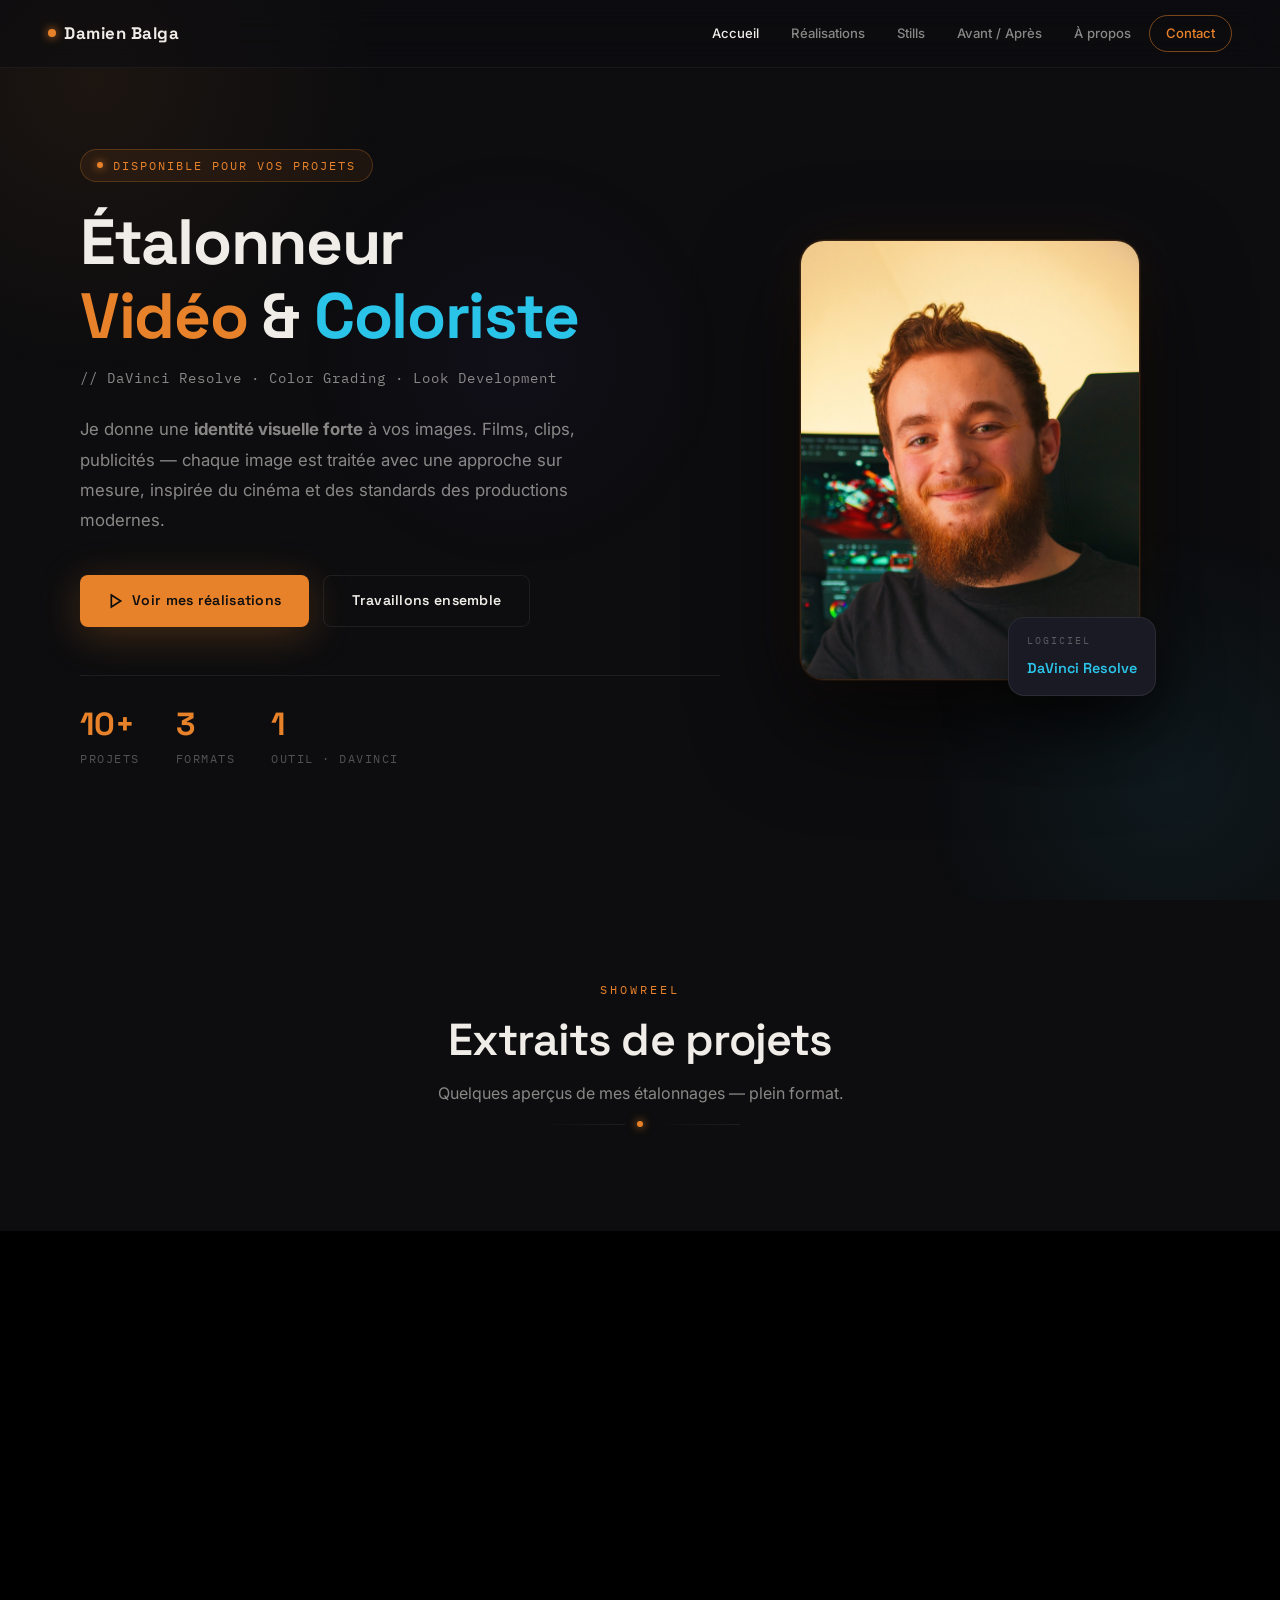
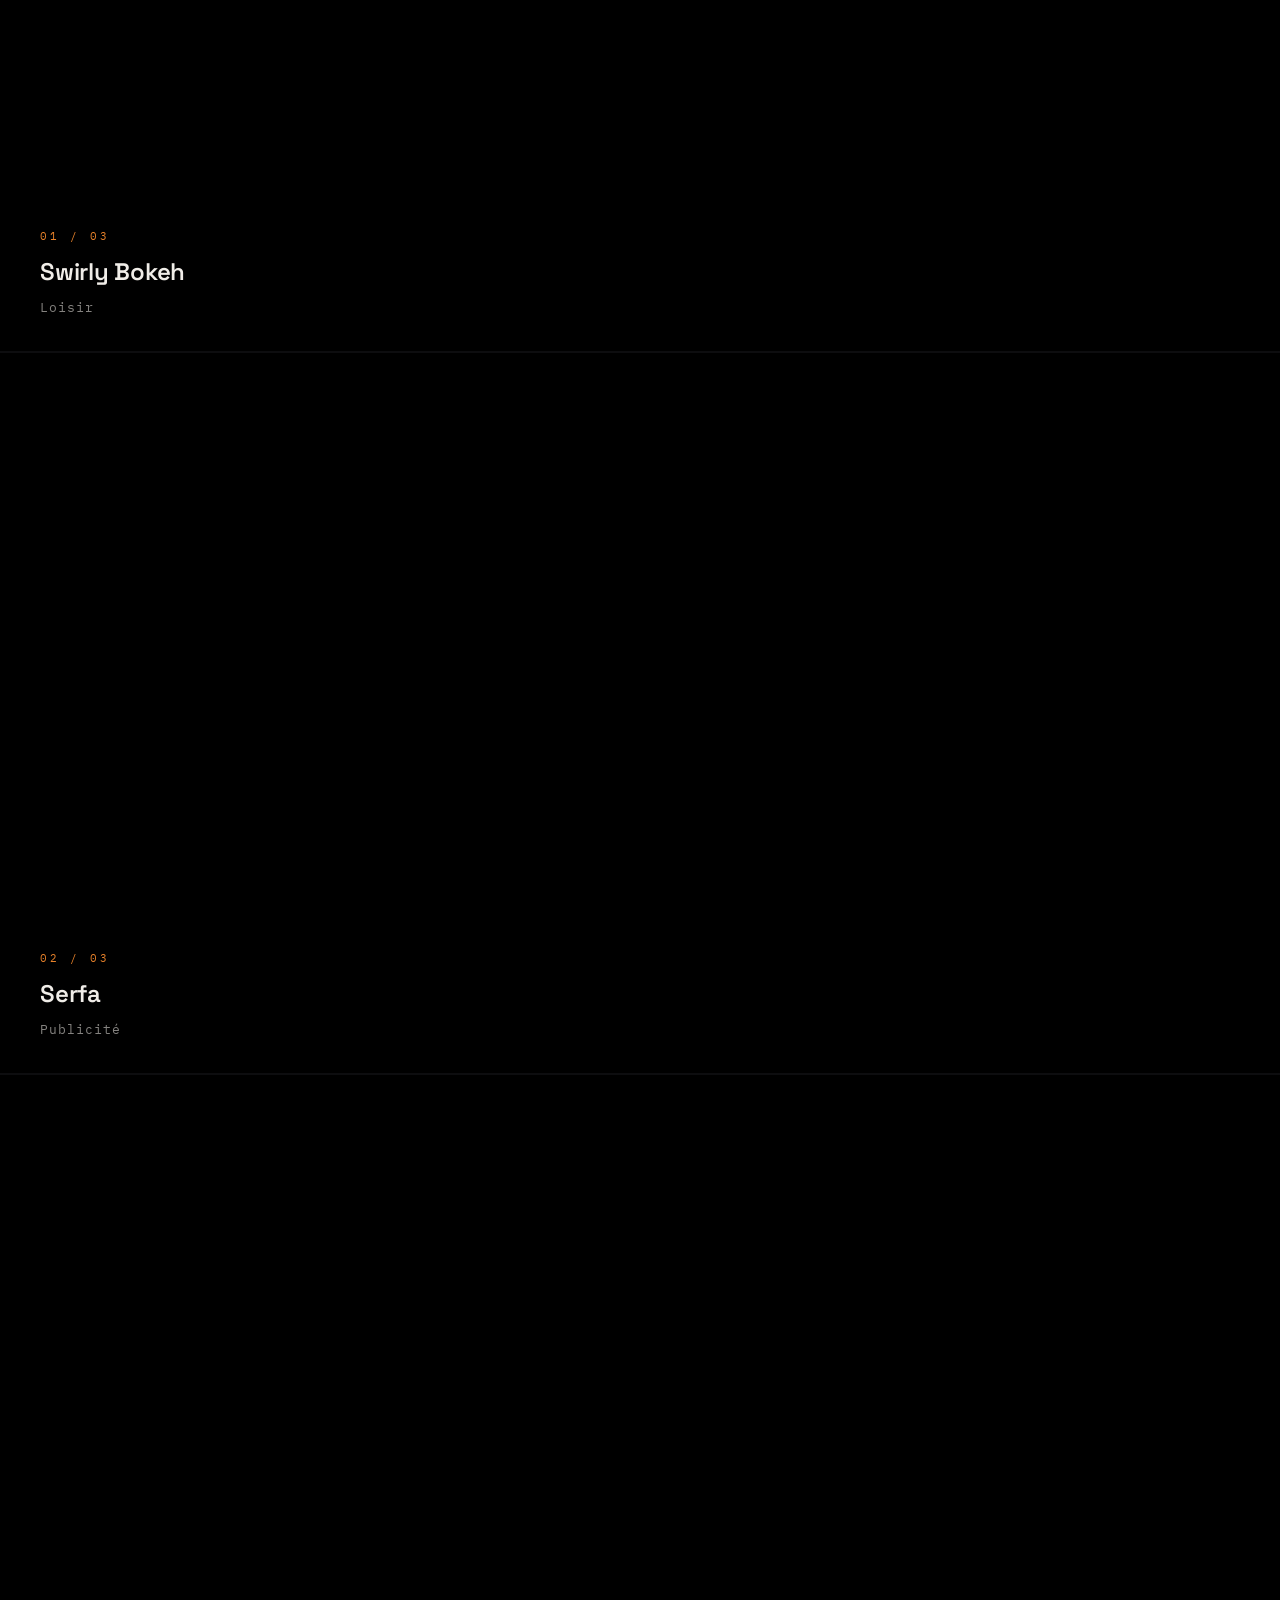
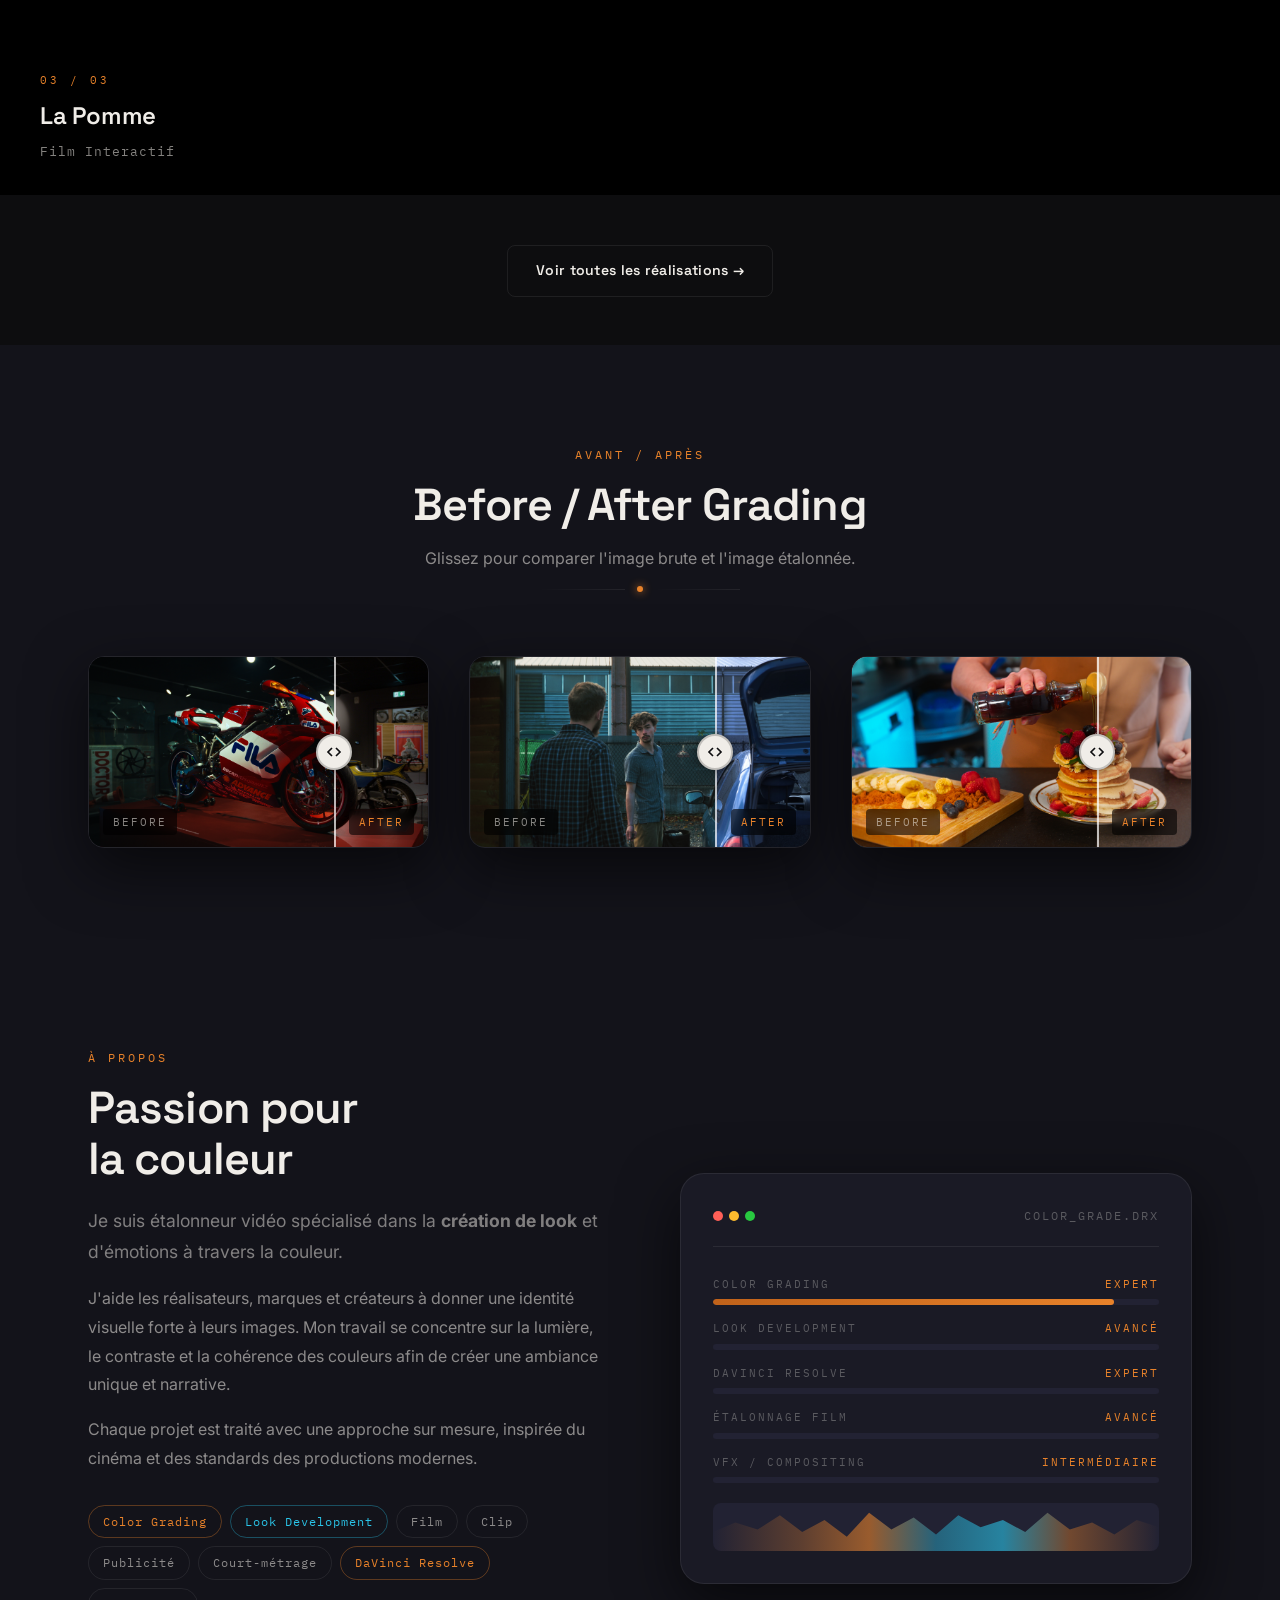
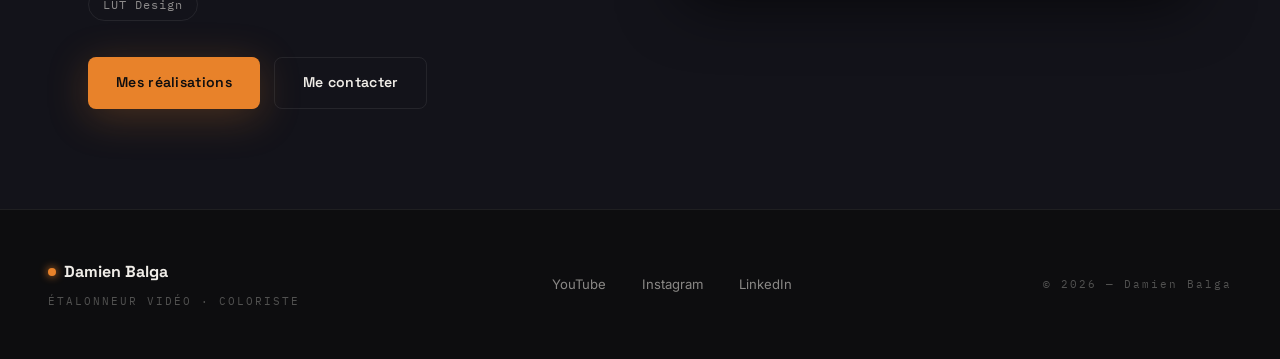
==== commit 243381c3: "Update index.html" ====
--- a/index.html
+++ b/index.html
@@ -10,7 +10,7 @@
   <link rel="preconnect" href="https://fonts.googleapis.com">
   <link rel="preconnect" href="https://fonts.gstatic.com" crossorigin>
   <link href="https://fonts.googleapis.com/css2?family=Space+Grotesk:wght@400;500;600;700&family=Inter:wght@300;400;500&family=IBM+Plex+Mono:wght@300;400;500&display=swap" rel="stylesheet">
-
+  <link rel="icon" type="image/svg+xml" href="img/favicon.svg">
   <link rel="stylesheet" href="css/style.css">
 </head>
 <body>
--- a/css/style.css
+++ b/css/style.css
@@ -902,7 +902,7 @@
    PAGE STILLS (stills.html)
    ============================================= */
 .stills-grid-section {
-  max-width: 1400px; margin: 0 auto; padding: 20px 48px 100px;
+  max-width: 950px; margin: 0 auto; padding: 20px 48px 100px;
 }
 
 .stills-grid {
@@ -1303,4 +1303,4 @@
   .portrait-frame { width: 180px; height: 230px; }
   .stills-grid { grid-template-columns: 1fr; }
   .social-grid { grid-template-columns: 1fr; }
-}+}
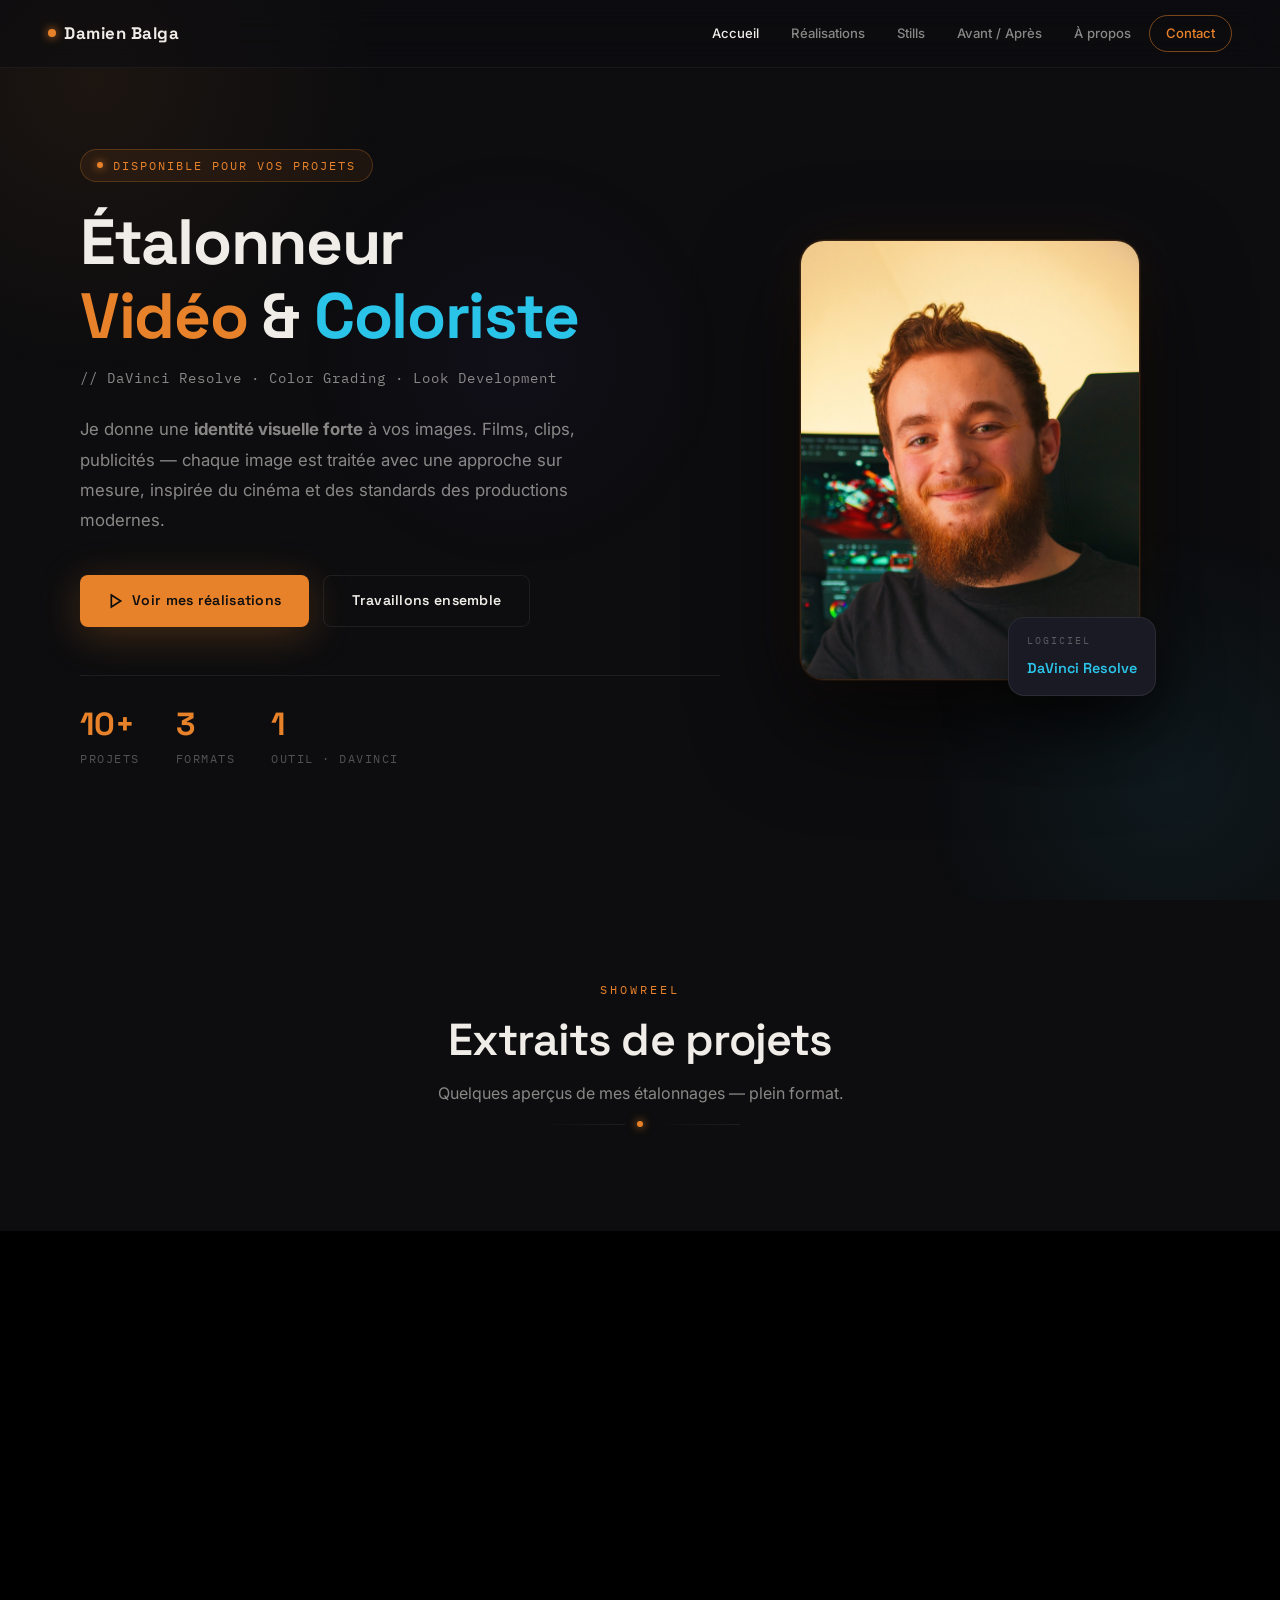
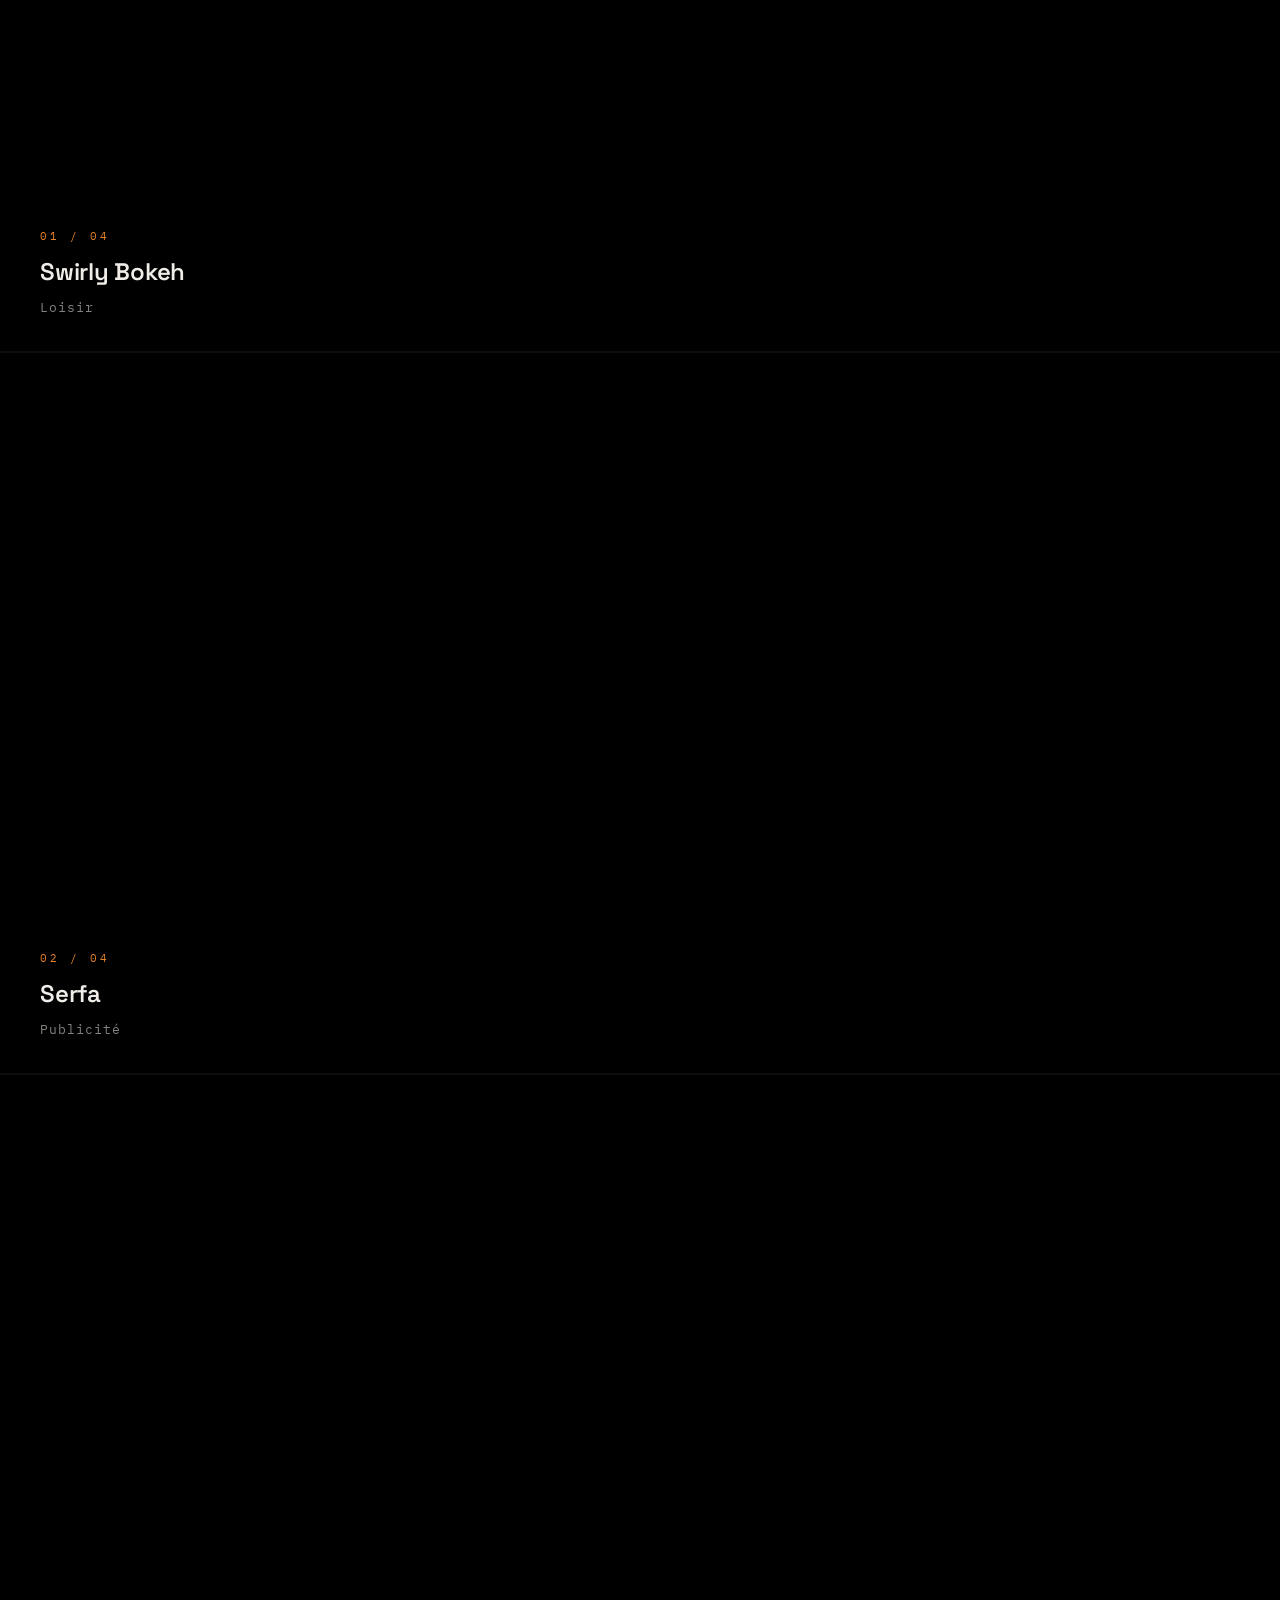
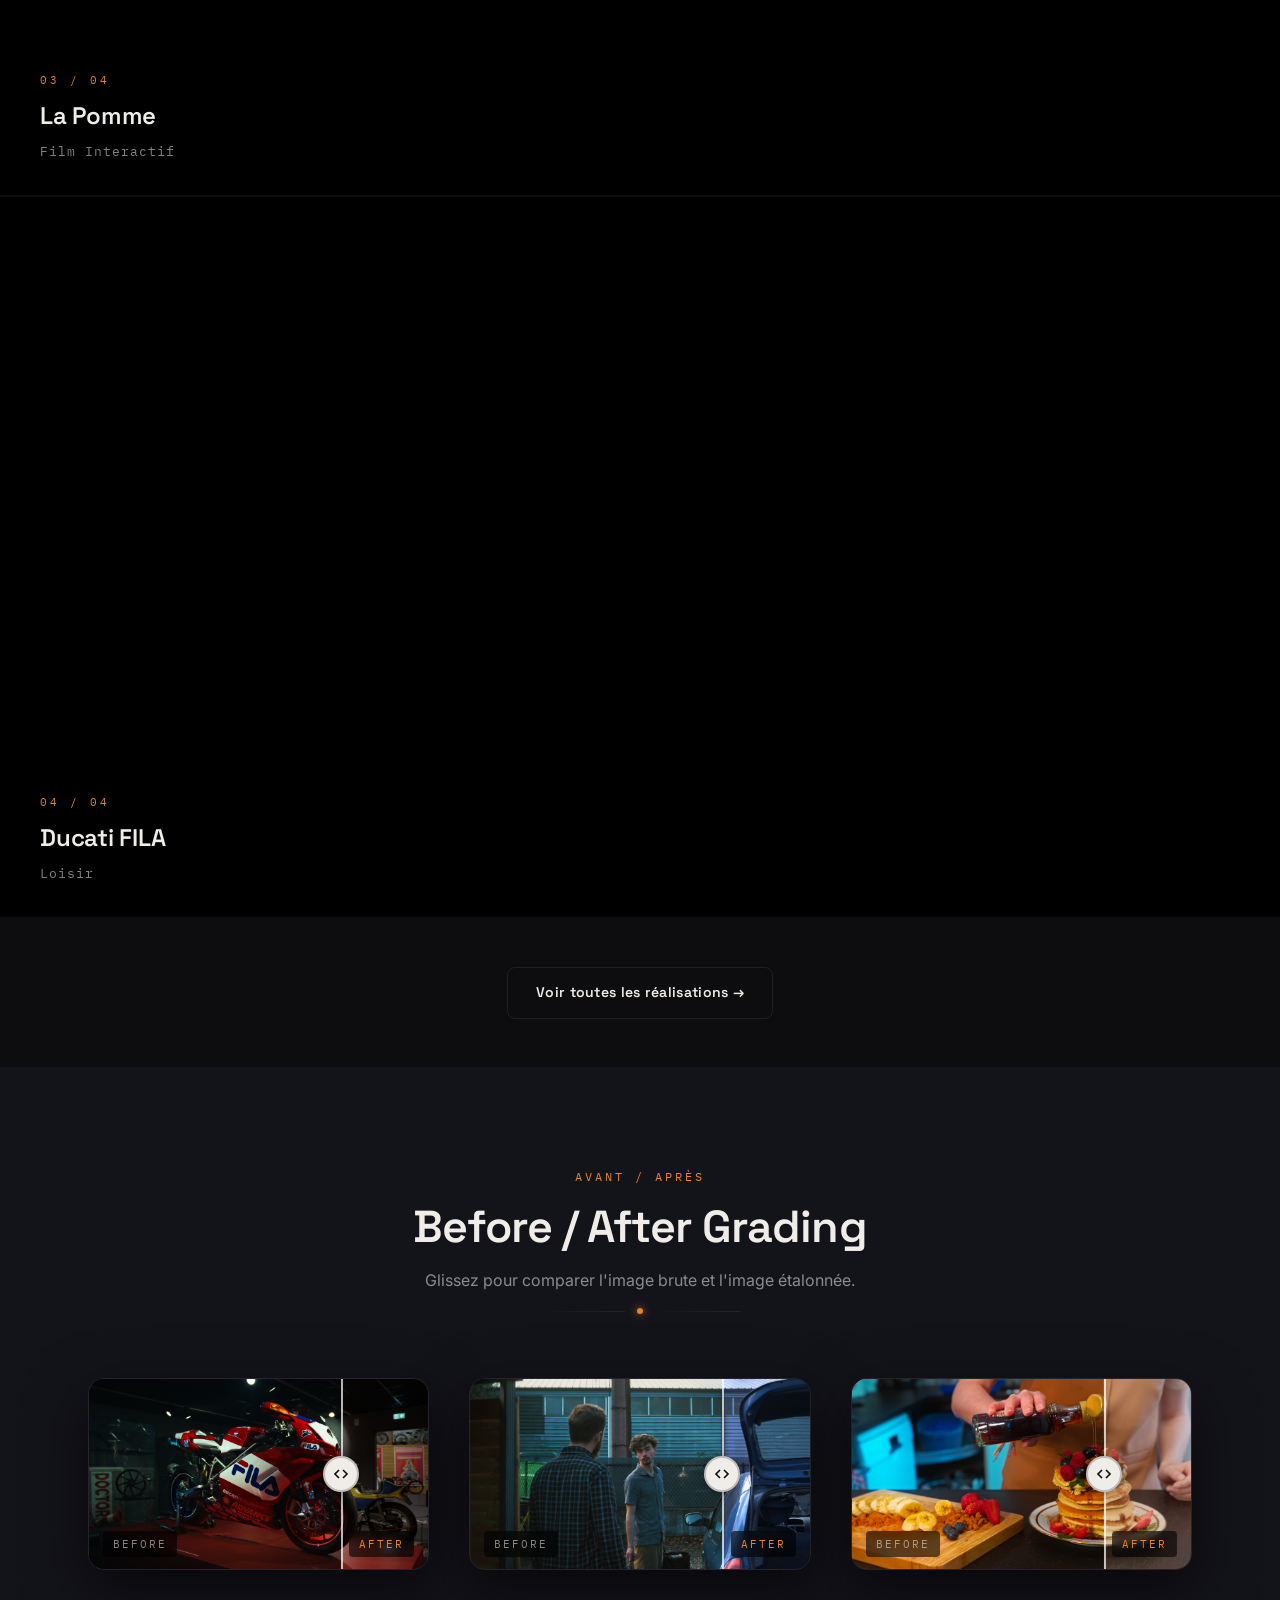
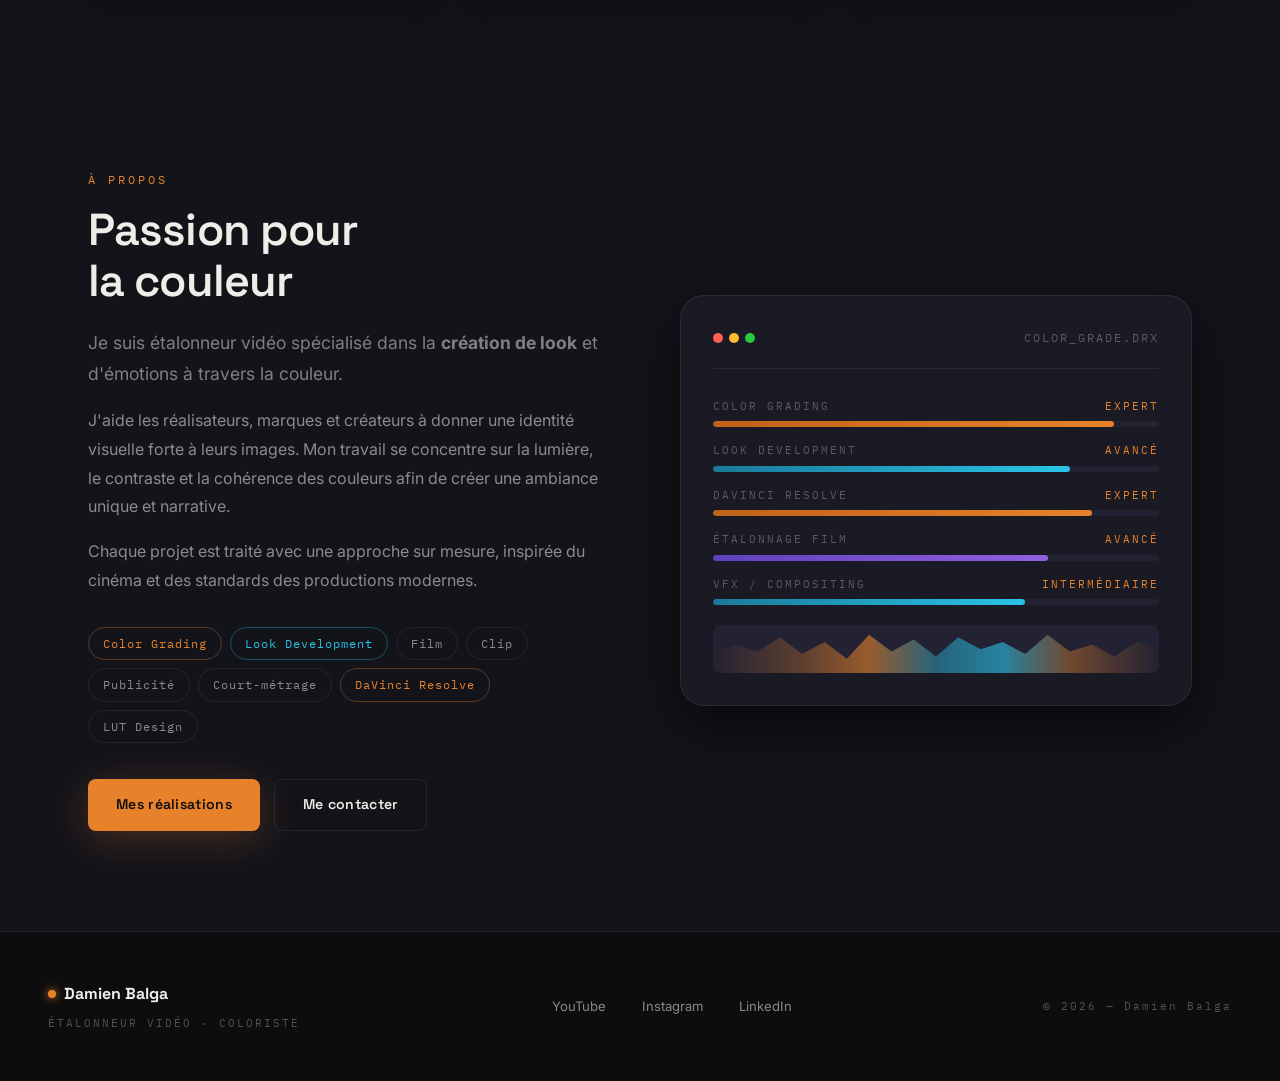
==== commit 4636a8c1: "Update index.html" ====
--- a/index.html
+++ b/index.html
@@ -152,7 +152,7 @@
     </iframe>
     <div class="reel-overlay">
       <div class="reel-info">
-        <div class="reel-num">01 / 03</div>
+        <div class="reel-num">01 / 04</div>
         <div class="reel-title">Swirly Bokeh</div>
         <div class="reel-type">Loisir</div>
       </div>
@@ -169,7 +169,7 @@
     </iframe>
     <div class="reel-overlay">
       <div class="reel-info">
-        <div class="reel-num">02 / 03</div>
+        <div class="reel-num">02 / 04</div>
         <div class="reel-title">Serfa</div>
         <div class="reel-type">Publicité</div>
       </div>
@@ -186,9 +186,26 @@
     </iframe>
     <div class="reel-overlay">
       <div class="reel-info">
-        <div class="reel-num">03 / 03</div>
+        <div class="reel-num">03 / 04</div>
         <div class="reel-title">La Pomme</div>
         <div class="reel-type">Film Interactif</div>
+      </div>
+    </div>
+  </div>
+
+  <!-- Reel 4 -->
+  <div class="reel-block fade-up" data-reel="2">
+    <div class="reel-loader"><div class="spinner"></div></div>
+    <iframe
+      data-src="https://player.vimeo.com/video/1194335809?autoplay=1&loop=1&muted=1&controls=0&autopause=0&playsinline=1"
+      allow="autoplay; fullscreen; picture-in-picture" allowfullscreen
+      title="Ducati FILA">
+    </iframe>
+    <div class="reel-overlay">
+      <div class="reel-info">
+        <div class="reel-num">04 / 04</div>
+        <div class="reel-title">Ducati FILA</div>
+        <div class="reel-type">Loisir</div>
       </div>
     </div>
   </div>
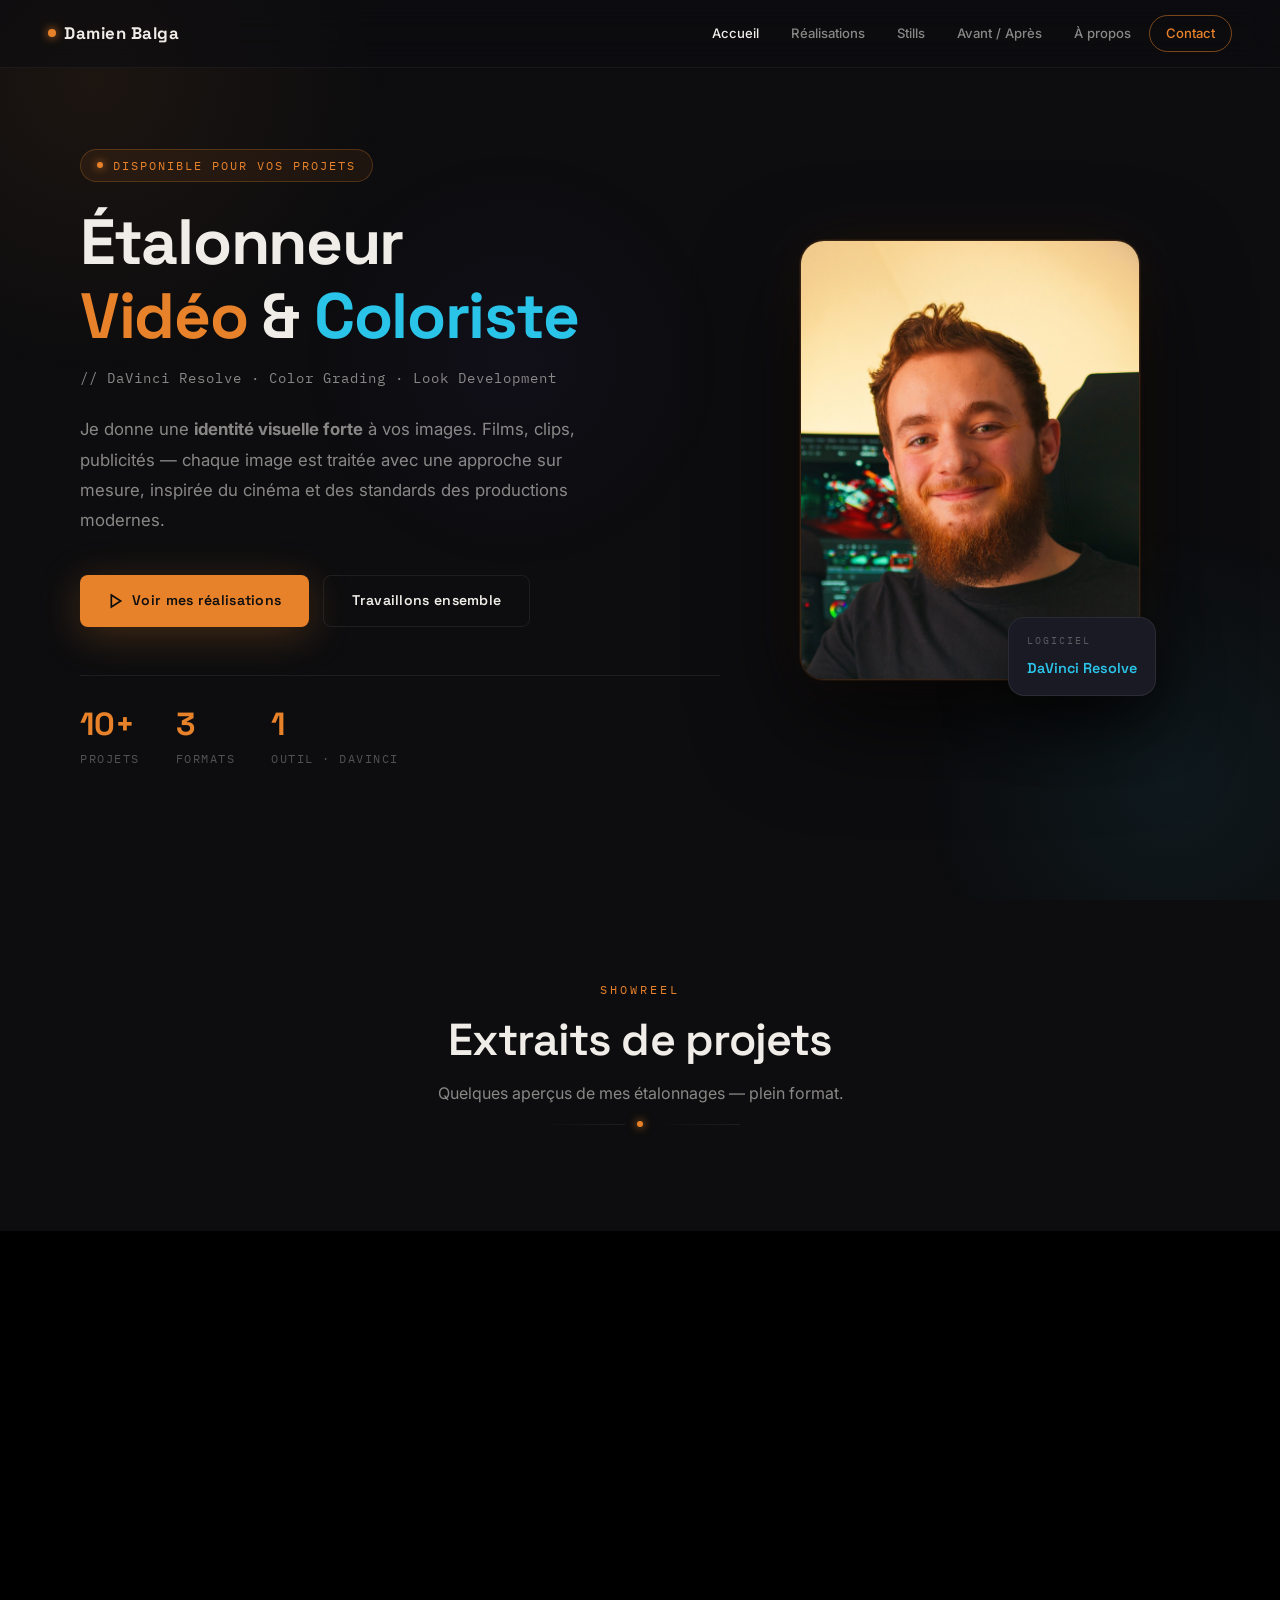
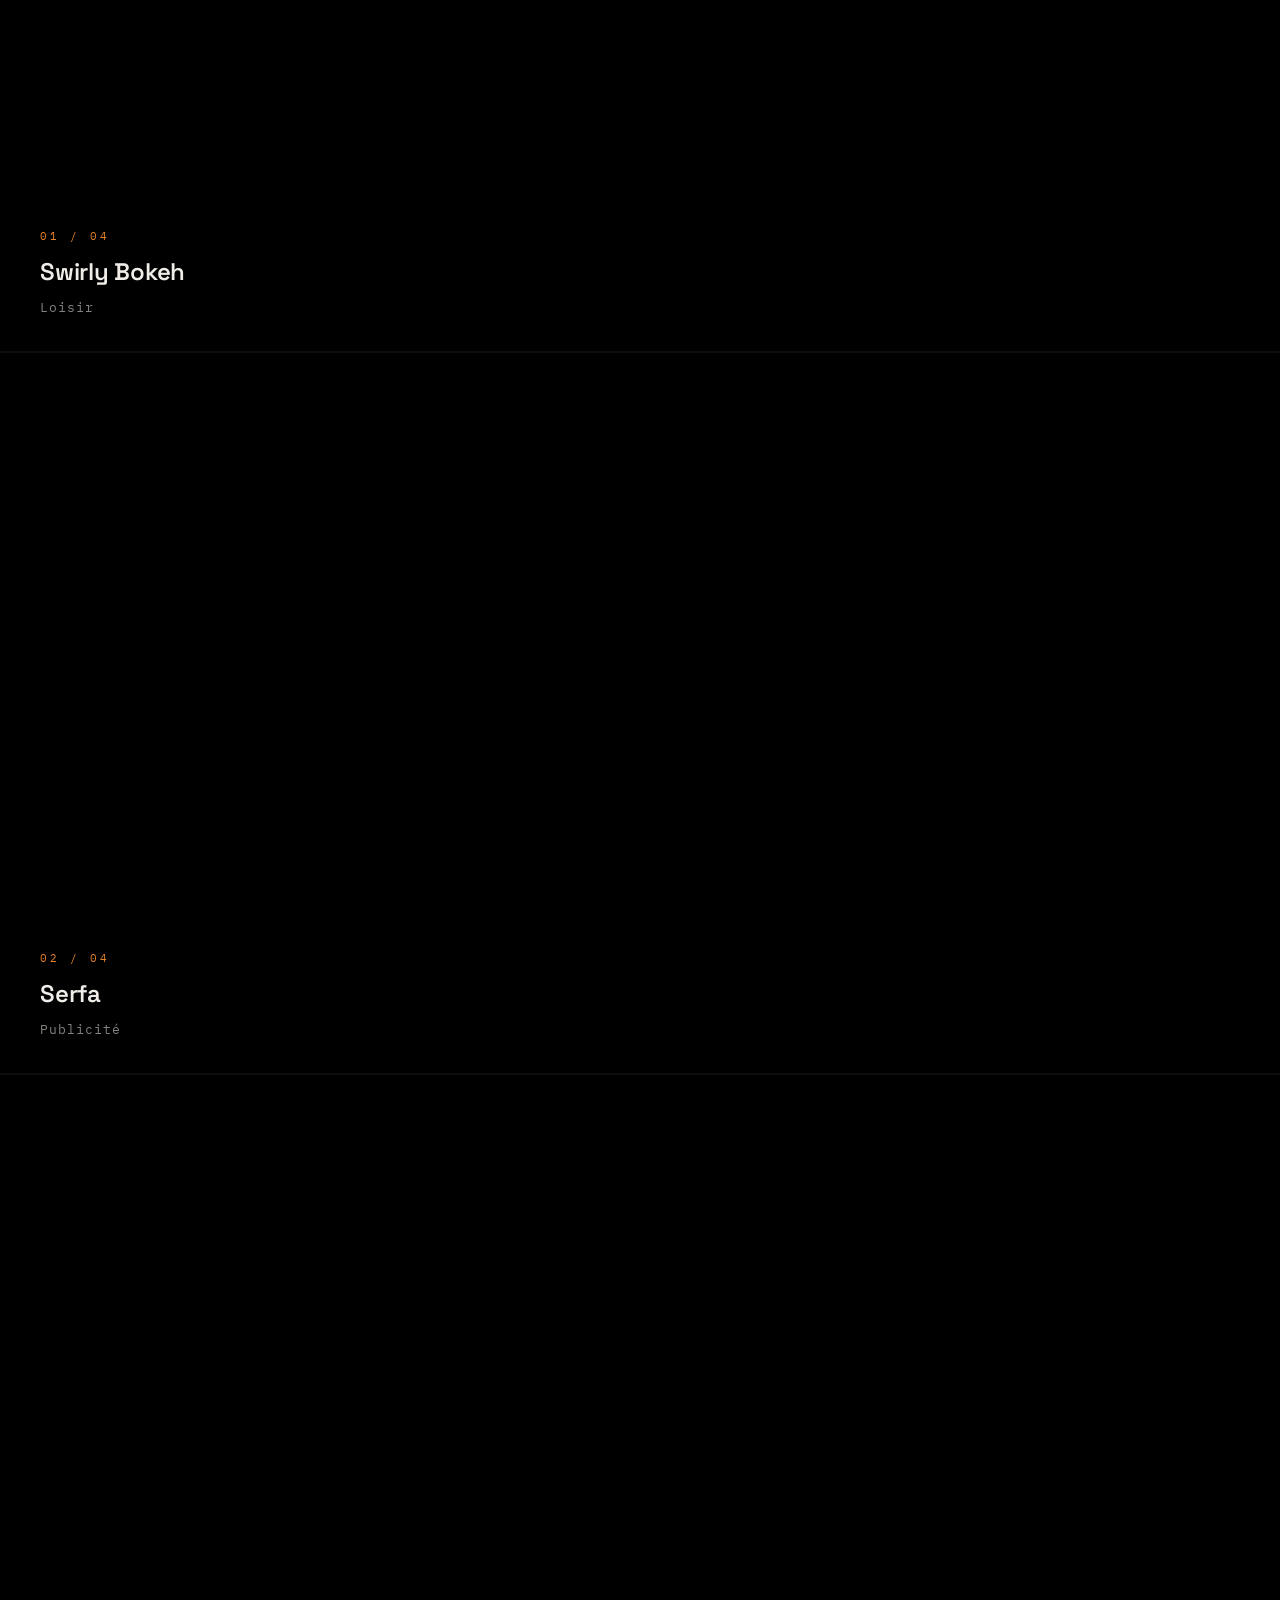
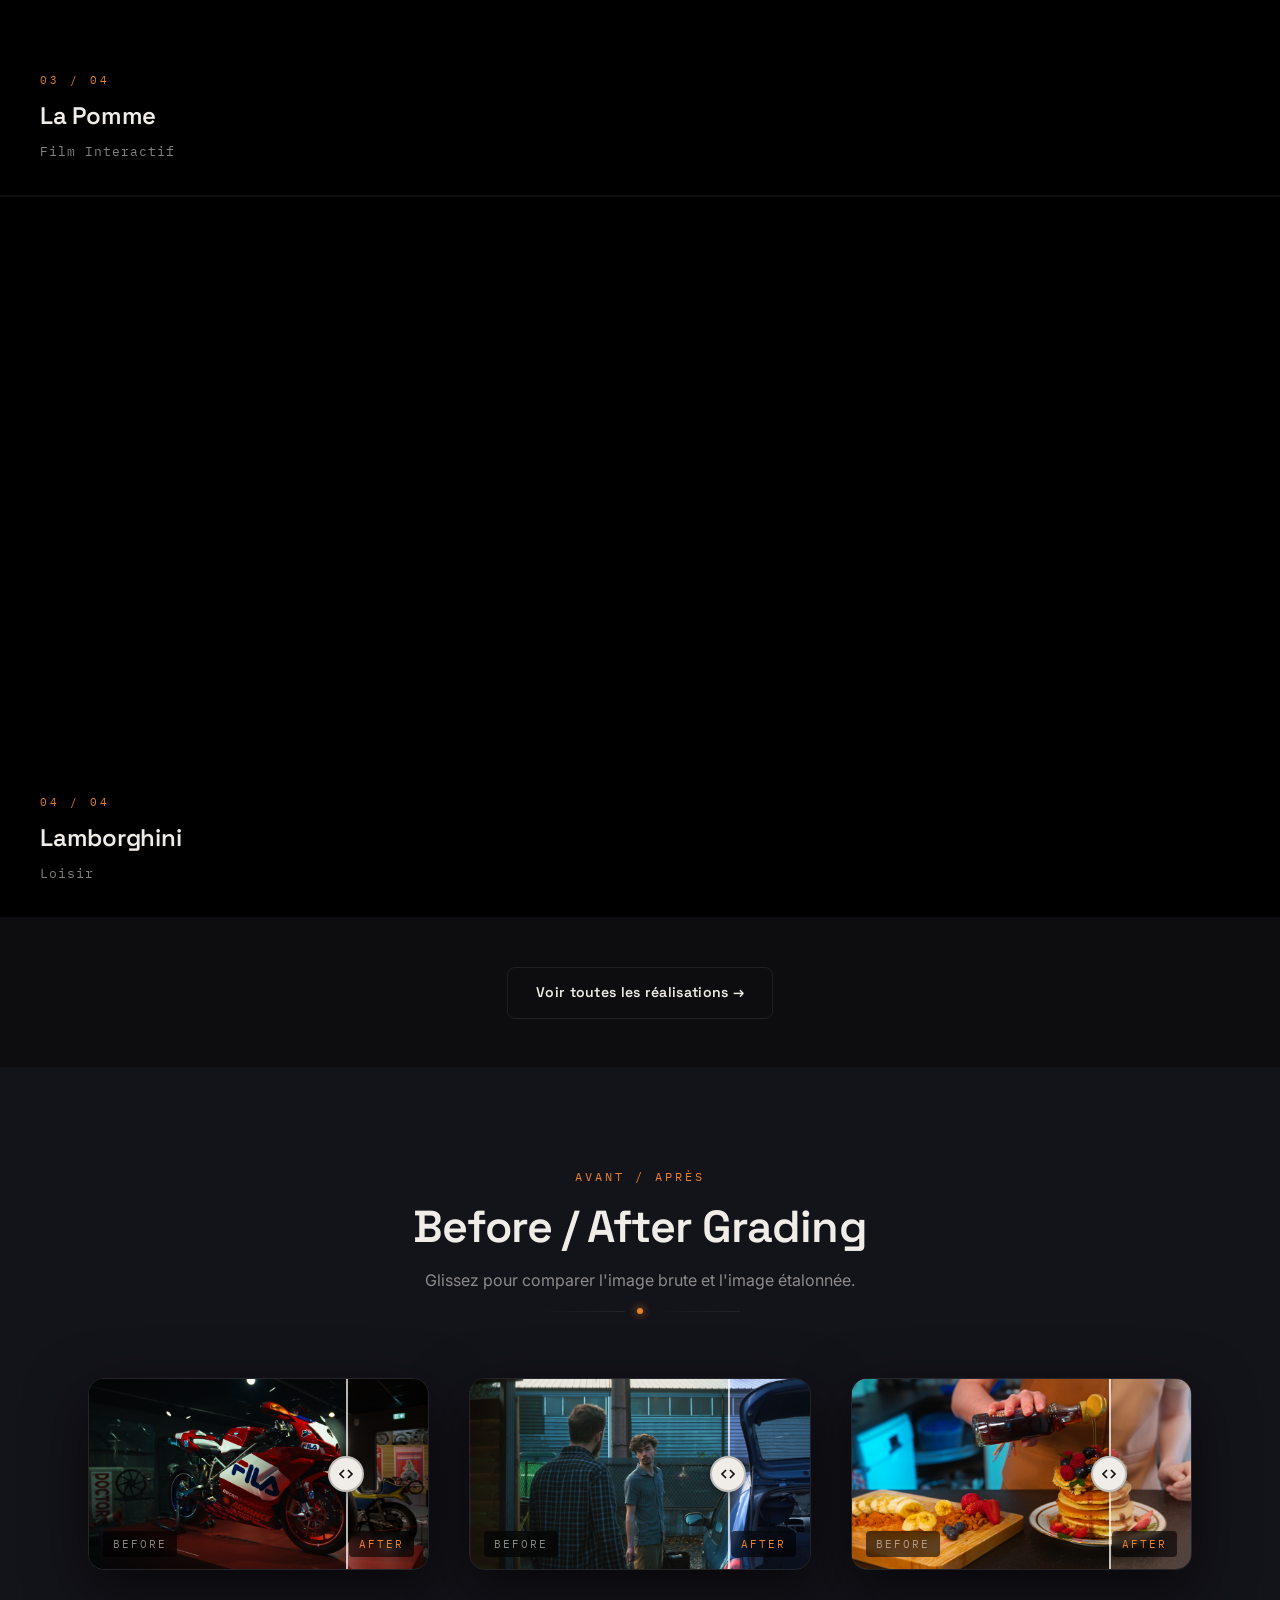
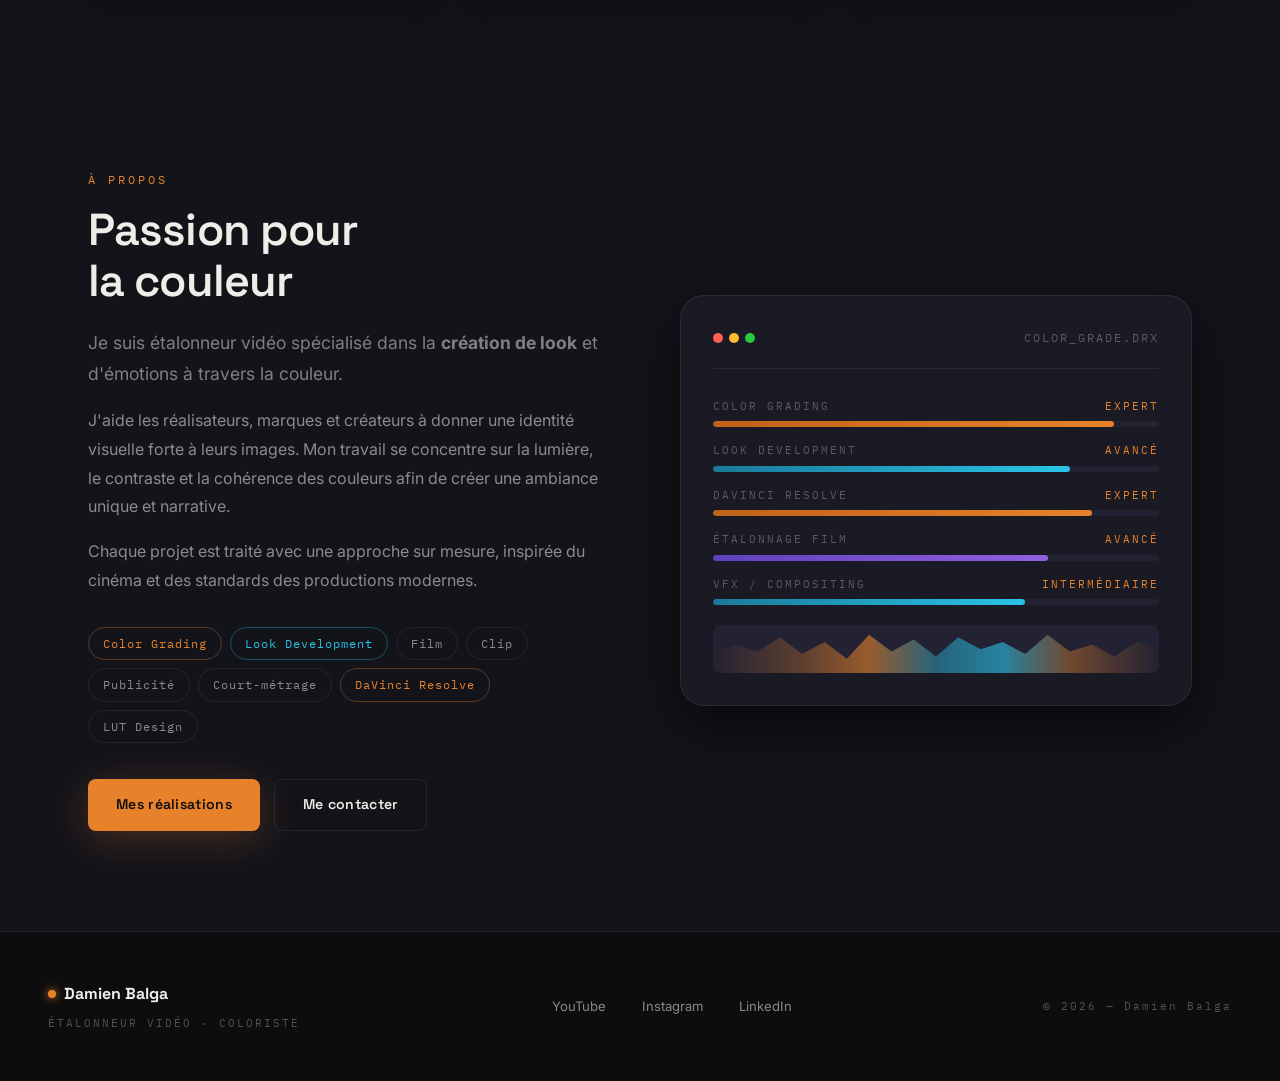
==== commit 4dfb7368: "Update index.html" ====
--- a/index.html
+++ b/index.html
@@ -197,14 +197,14 @@
   <div class="reel-block fade-up" data-reel="2">
     <div class="reel-loader"><div class="spinner"></div></div>
     <iframe
-      data-src="https://player.vimeo.com/video/1194335809?autoplay=1&loop=1&muted=1&controls=0&autopause=0&playsinline=1"
+      data-src="https://player.vimeo.com/video/1194072778?autoplay=1&loop=1&muted=1&controls=0&autopause=0&playsinline=1"
       allow="autoplay; fullscreen; picture-in-picture" allowfullscreen
-      title="Ducati FILA">
+      title="Lamborghini">
     </iframe>
     <div class="reel-overlay">
       <div class="reel-info">
         <div class="reel-num">04 / 04</div>
-        <div class="reel-title">Ducati FILA</div>
+        <div class="reel-title">Lamborghini</div>
         <div class="reel-type">Loisir</div>
       </div>
     </div>
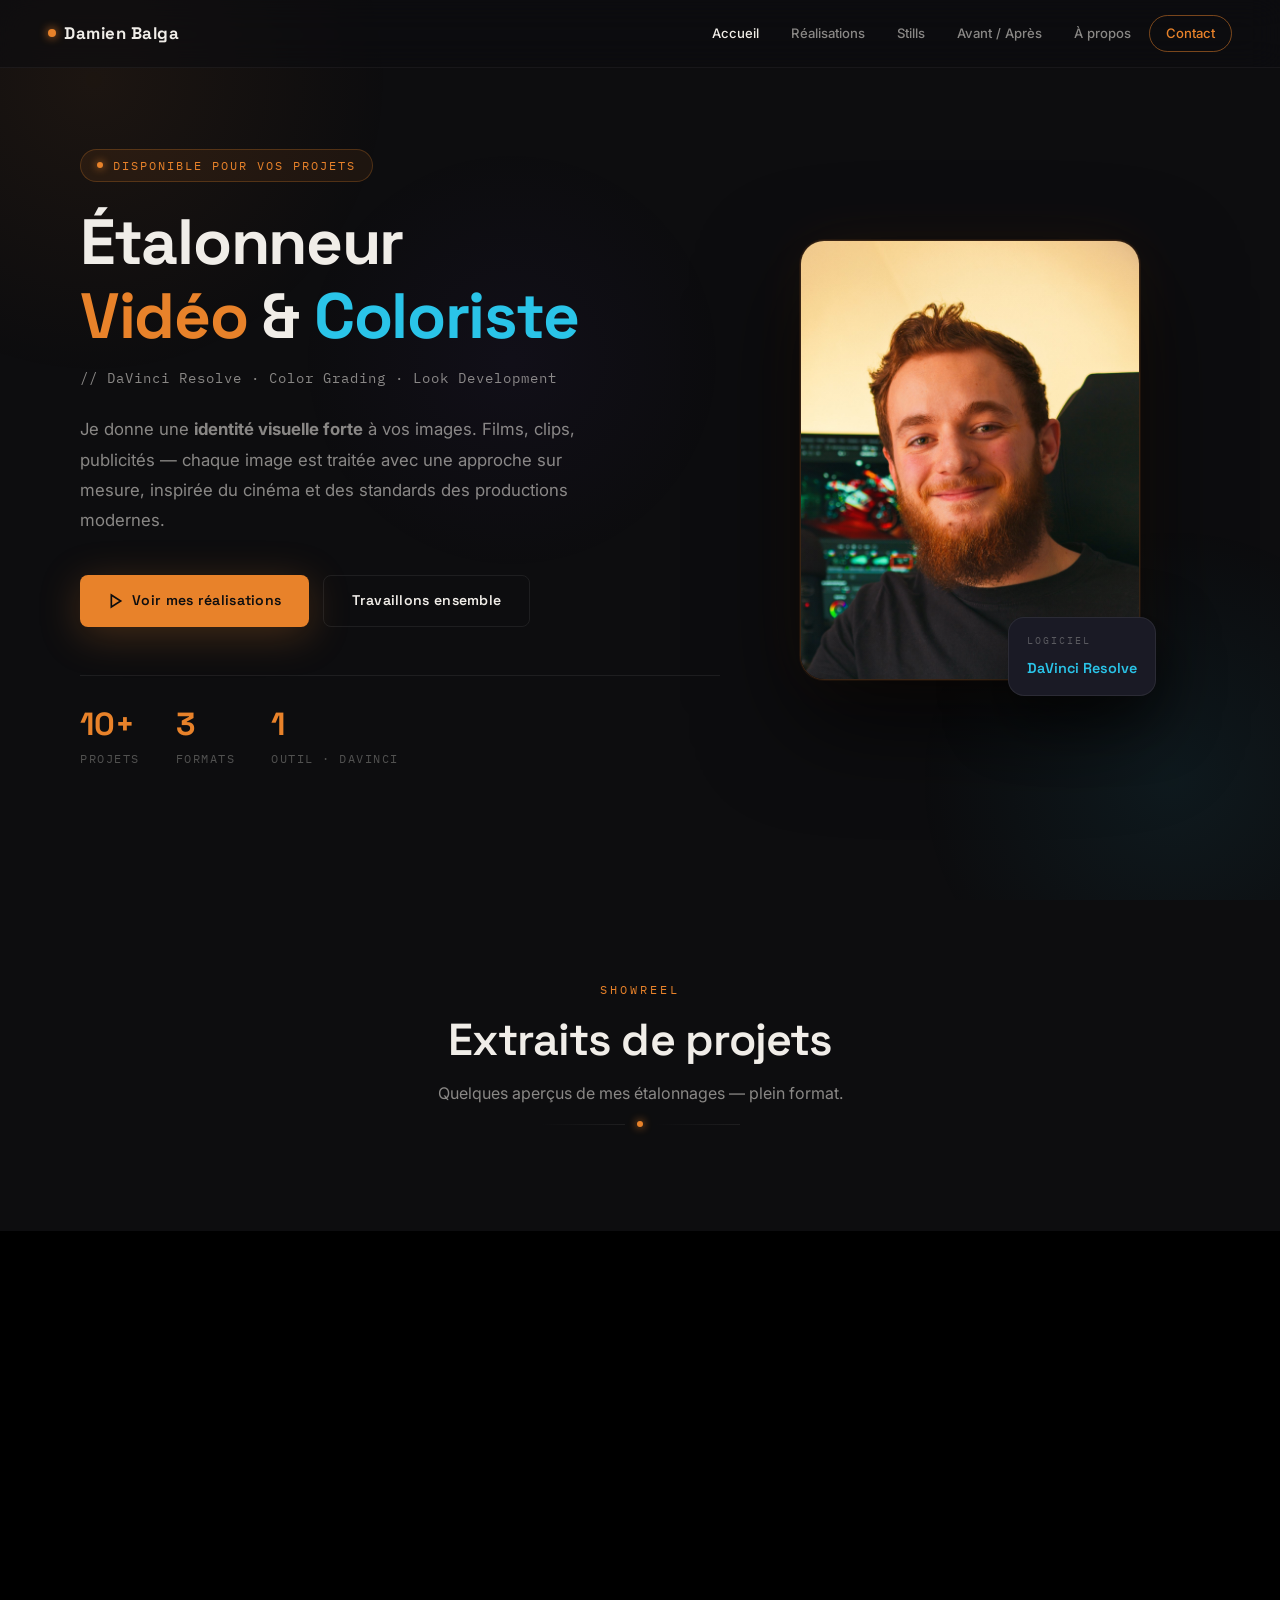
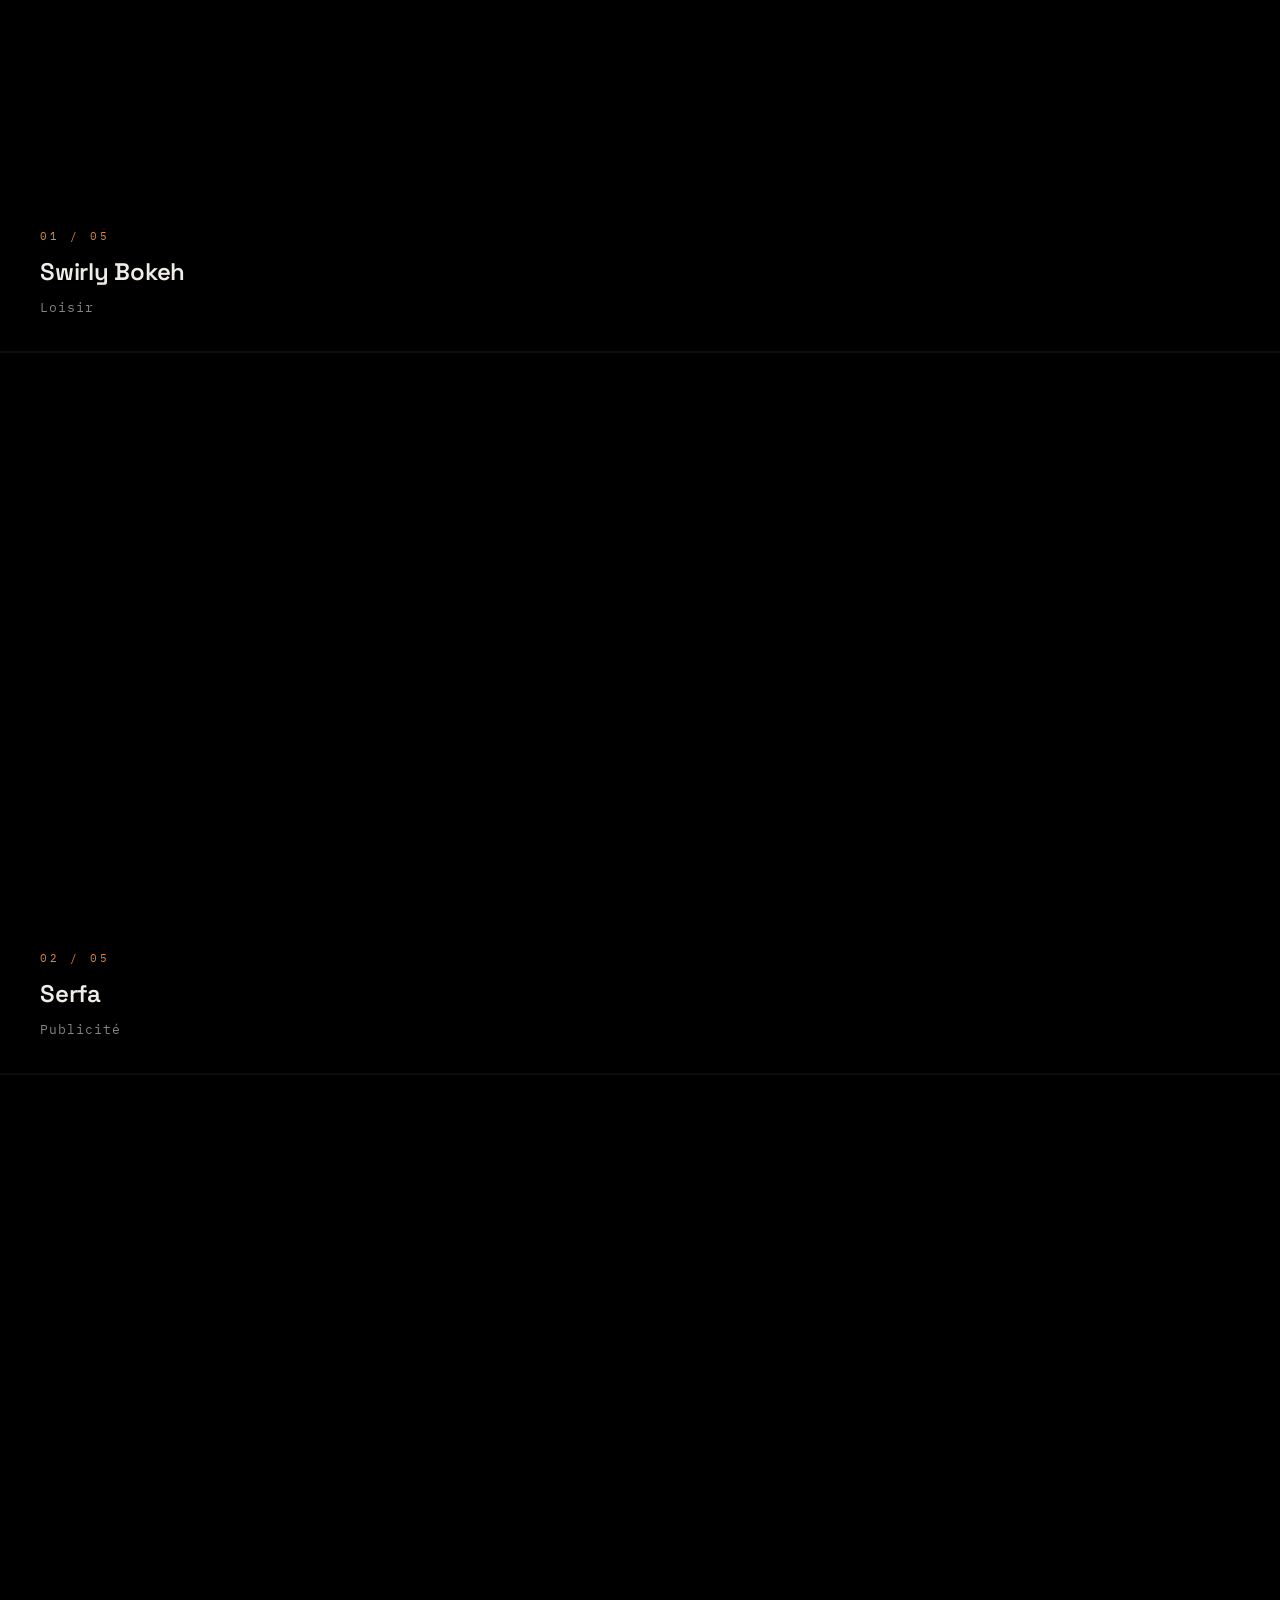
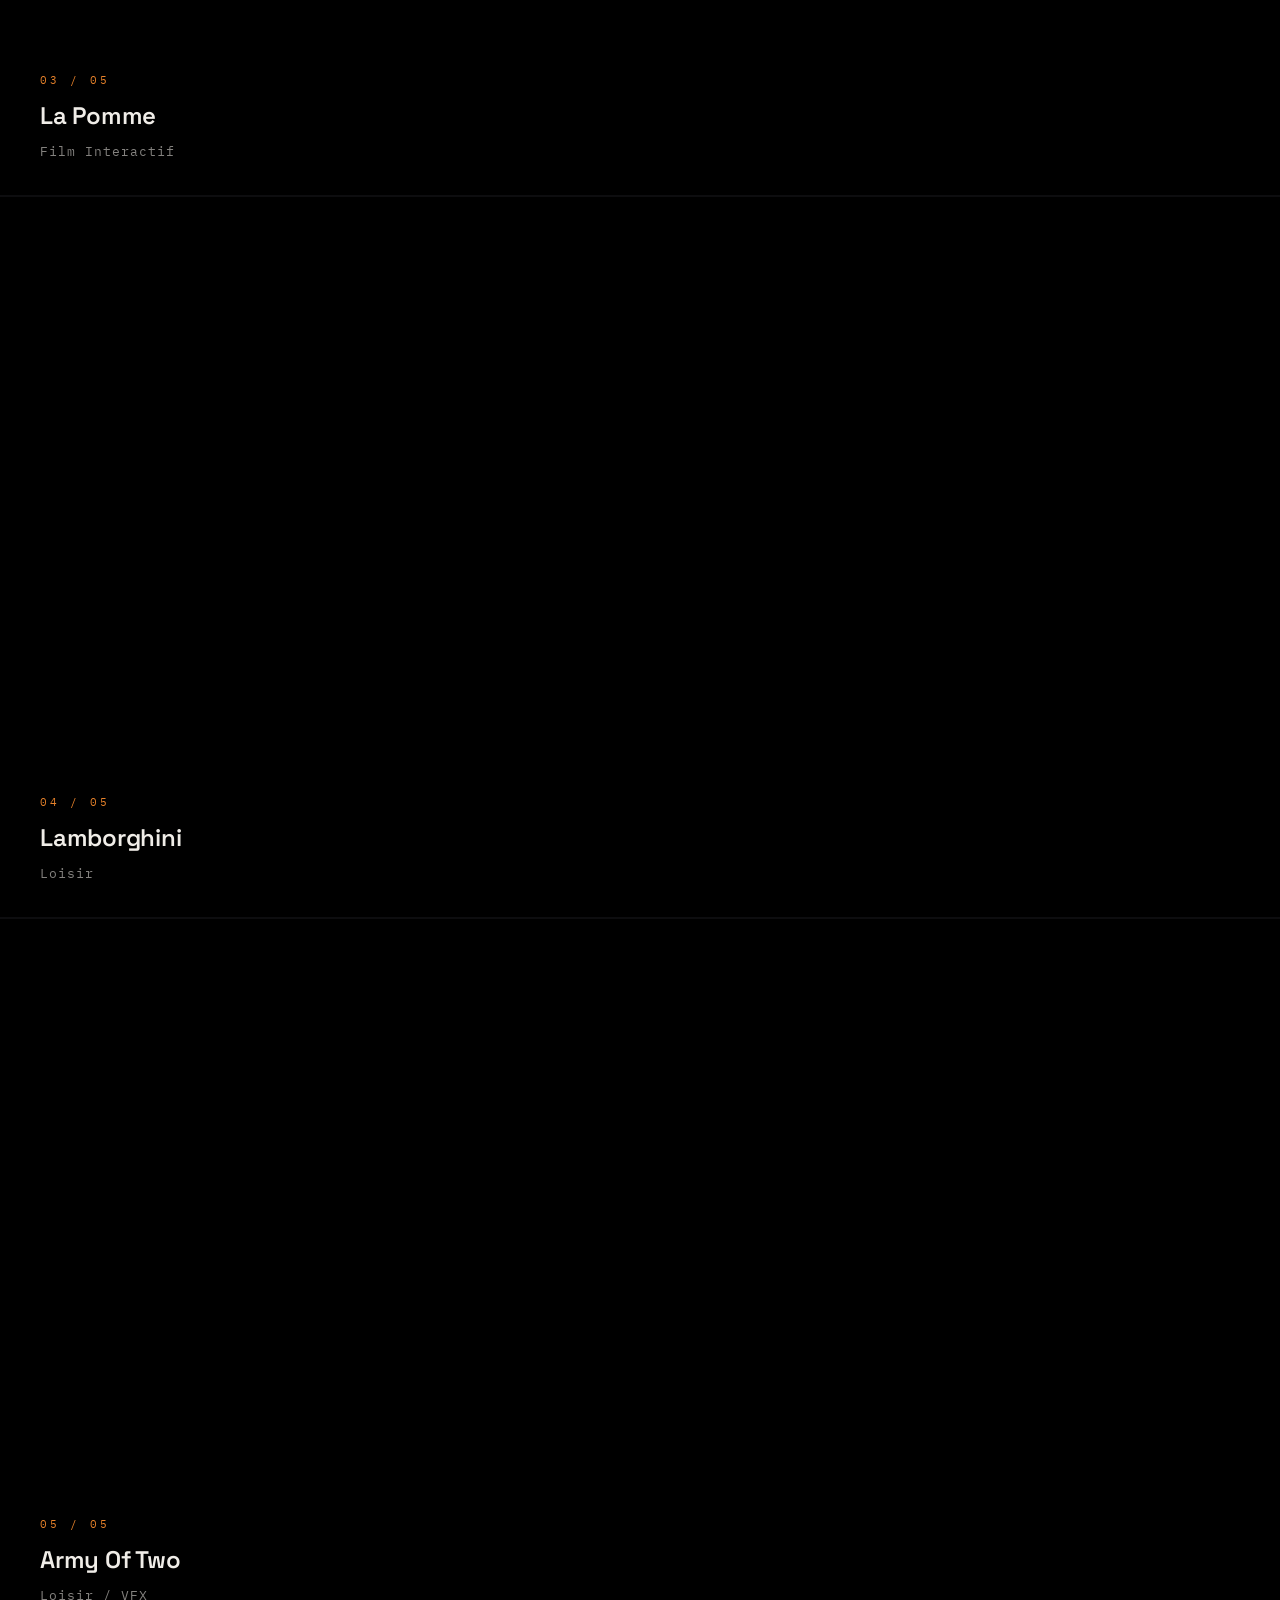
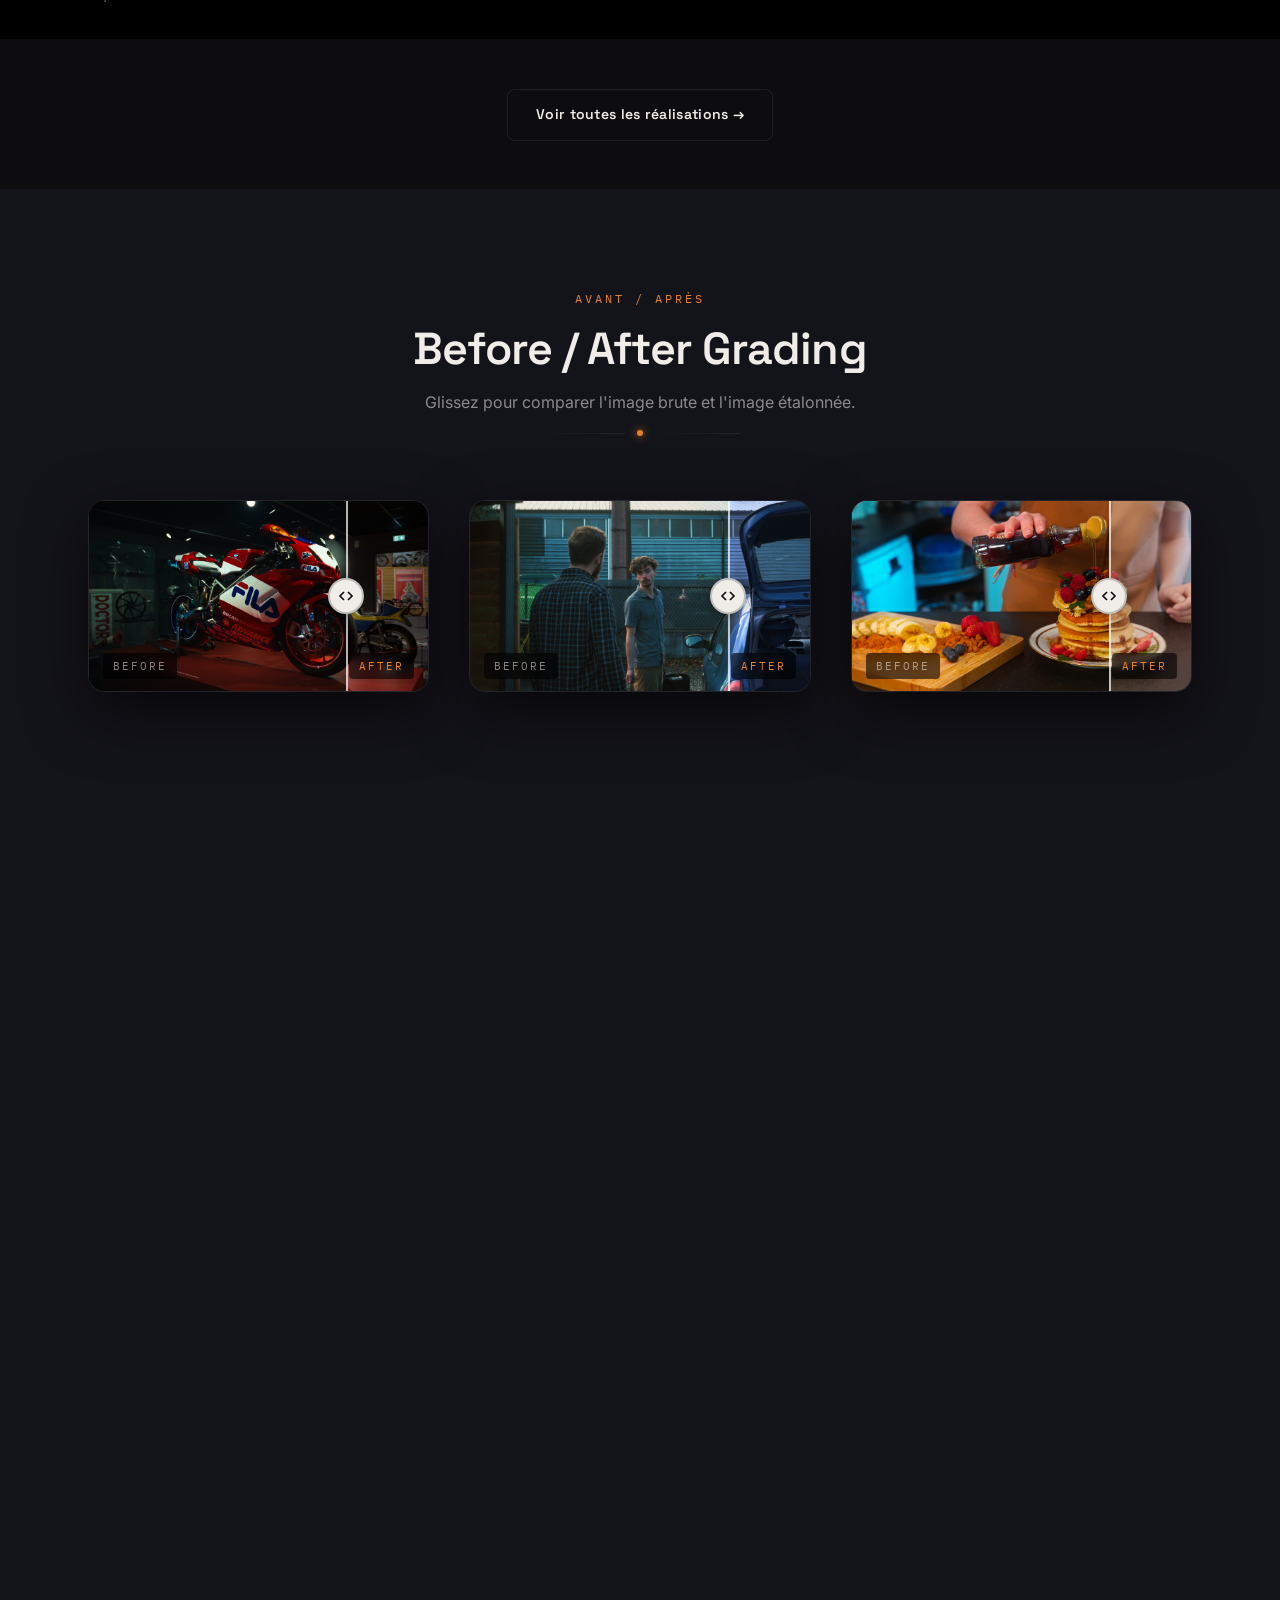
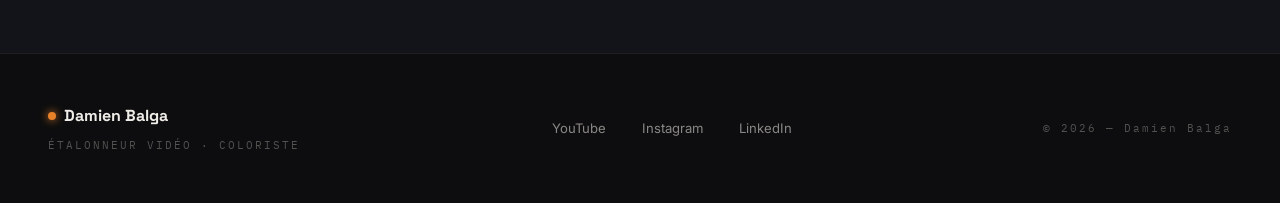
==== commit 084c0b7c: "Update index.html" ====
--- a/index.html
+++ b/index.html
@@ -152,7 +152,7 @@
     </iframe>
     <div class="reel-overlay">
       <div class="reel-info">
-        <div class="reel-num">01 / 04</div>
+        <div class="reel-num">01 / 05</div>
         <div class="reel-title">Swirly Bokeh</div>
         <div class="reel-type">Loisir</div>
       </div>
@@ -169,7 +169,7 @@
     </iframe>
     <div class="reel-overlay">
       <div class="reel-info">
-        <div class="reel-num">02 / 04</div>
+        <div class="reel-num">02 / 05</div>
         <div class="reel-title">Serfa</div>
         <div class="reel-type">Publicité</div>
       </div>
@@ -186,7 +186,7 @@
     </iframe>
     <div class="reel-overlay">
       <div class="reel-info">
-        <div class="reel-num">03 / 04</div>
+        <div class="reel-num">03 / 05</div>
         <div class="reel-title">La Pomme</div>
         <div class="reel-type">Film Interactif</div>
       </div>
@@ -203,9 +203,26 @@
     </iframe>
     <div class="reel-overlay">
       <div class="reel-info">
-        <div class="reel-num">04 / 04</div>
+        <div class="reel-num">04 / 05</div>
         <div class="reel-title">Lamborghini</div>
         <div class="reel-type">Loisir</div>
+      </div>
+    </div>
+  </div>
+
+  <!-- Reel 5 -->
+  <div class="reel-block fade-up" data-reel="2">
+    <div class="reel-loader"><div class="spinner"></div></div>
+    <iframe
+      data-src="https://player.vimeo.com/video/1206544537?autoplay=1&loop=1&muted=1&controls=0&autopause=0&playsinline=1"
+      allow="autoplay; fullscreen; picture-in-picture" allowfullscreen
+      title="Army Of Two">
+    </iframe>
+    <div class="reel-overlay">
+      <div class="reel-info">
+        <div class="reel-num">05 / 05</div>
+        <div class="reel-title">Army Of Two</div>
+        <div class="reel-type">Loisir / VFX</div>
       </div>
     </div>
   </div>
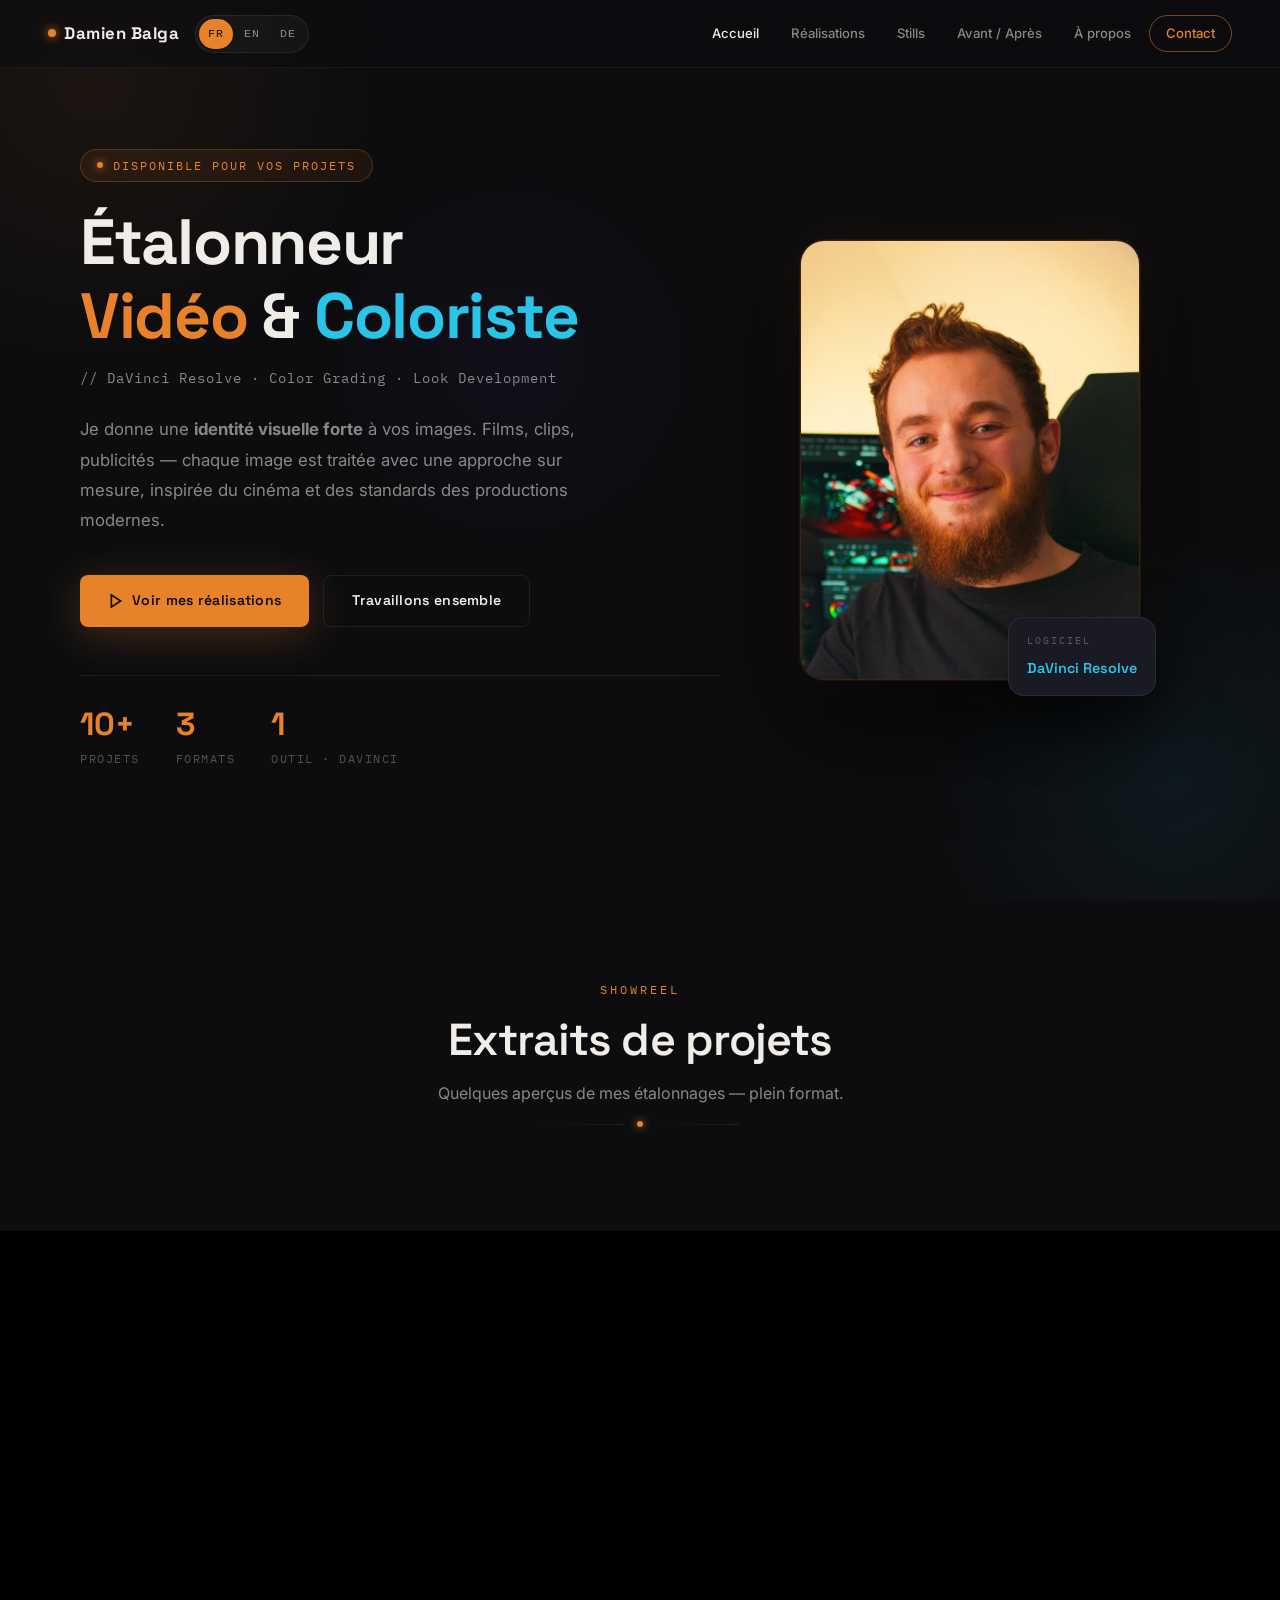
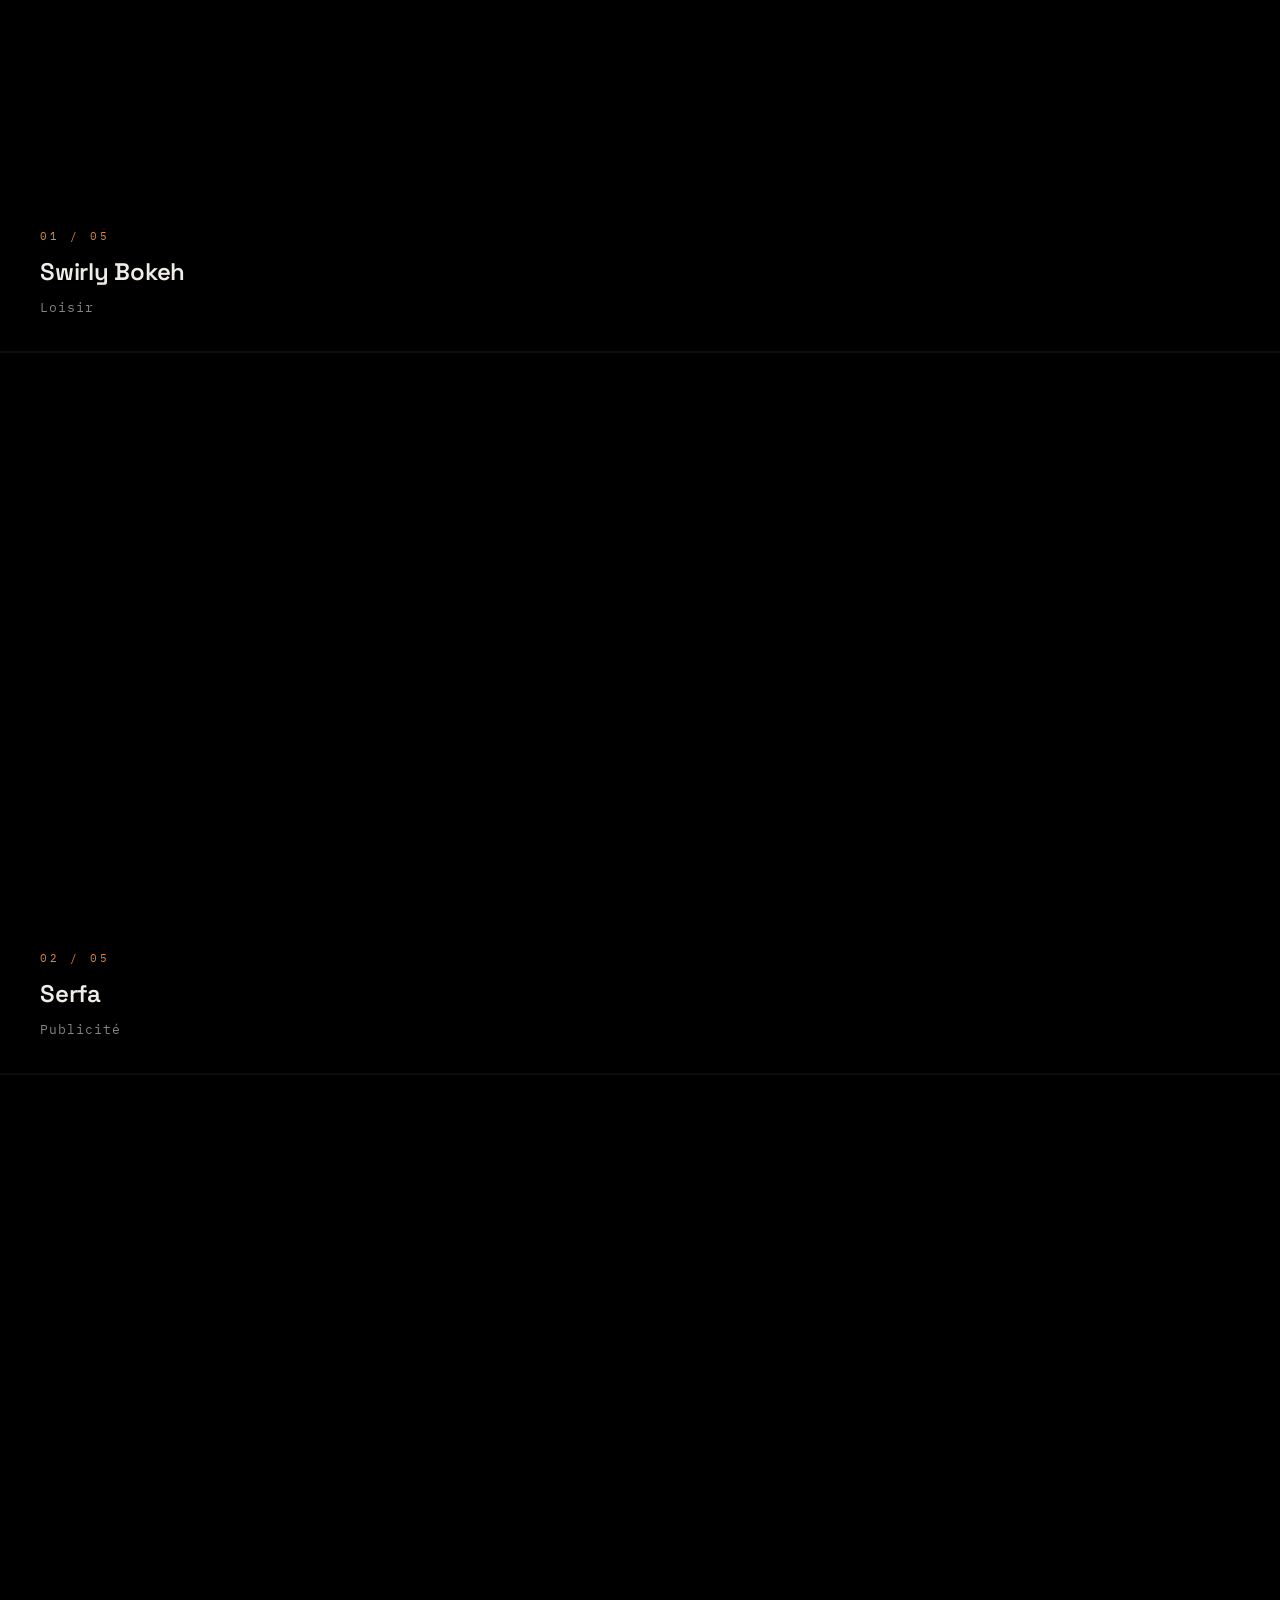
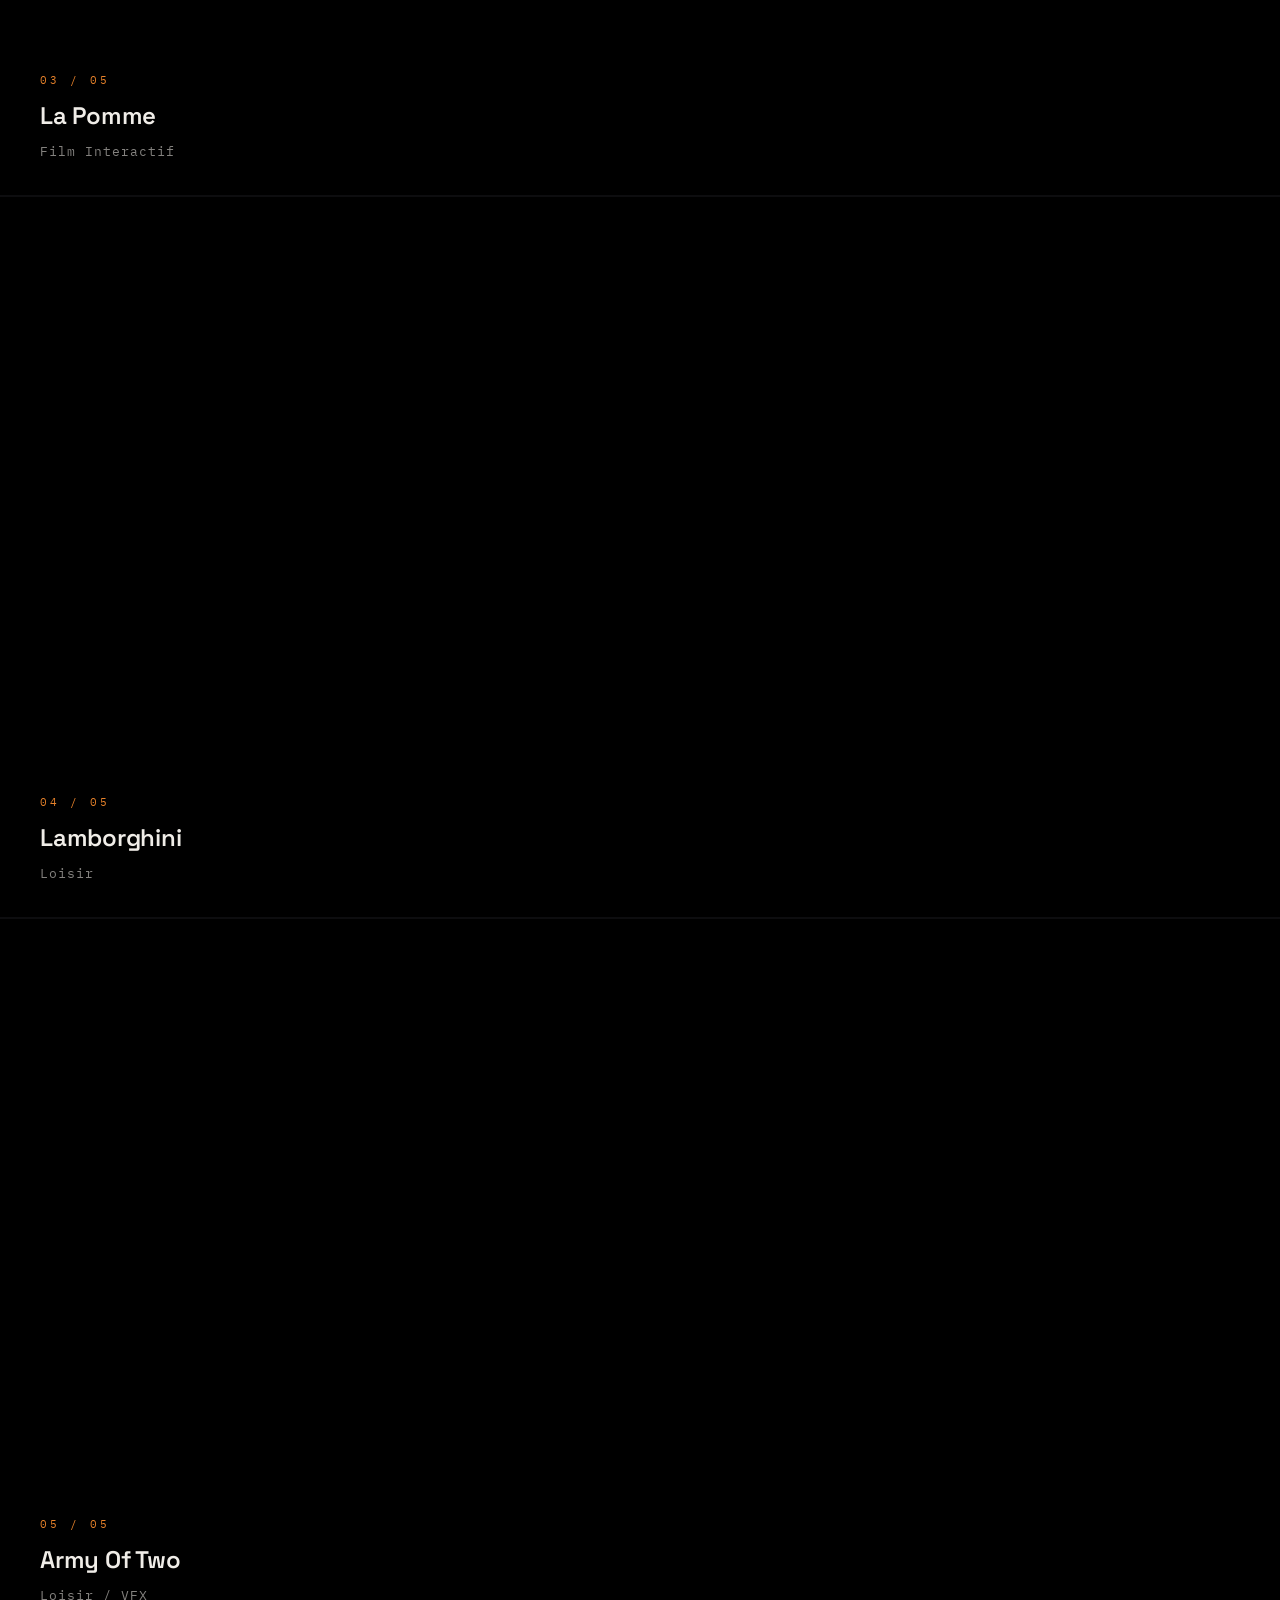
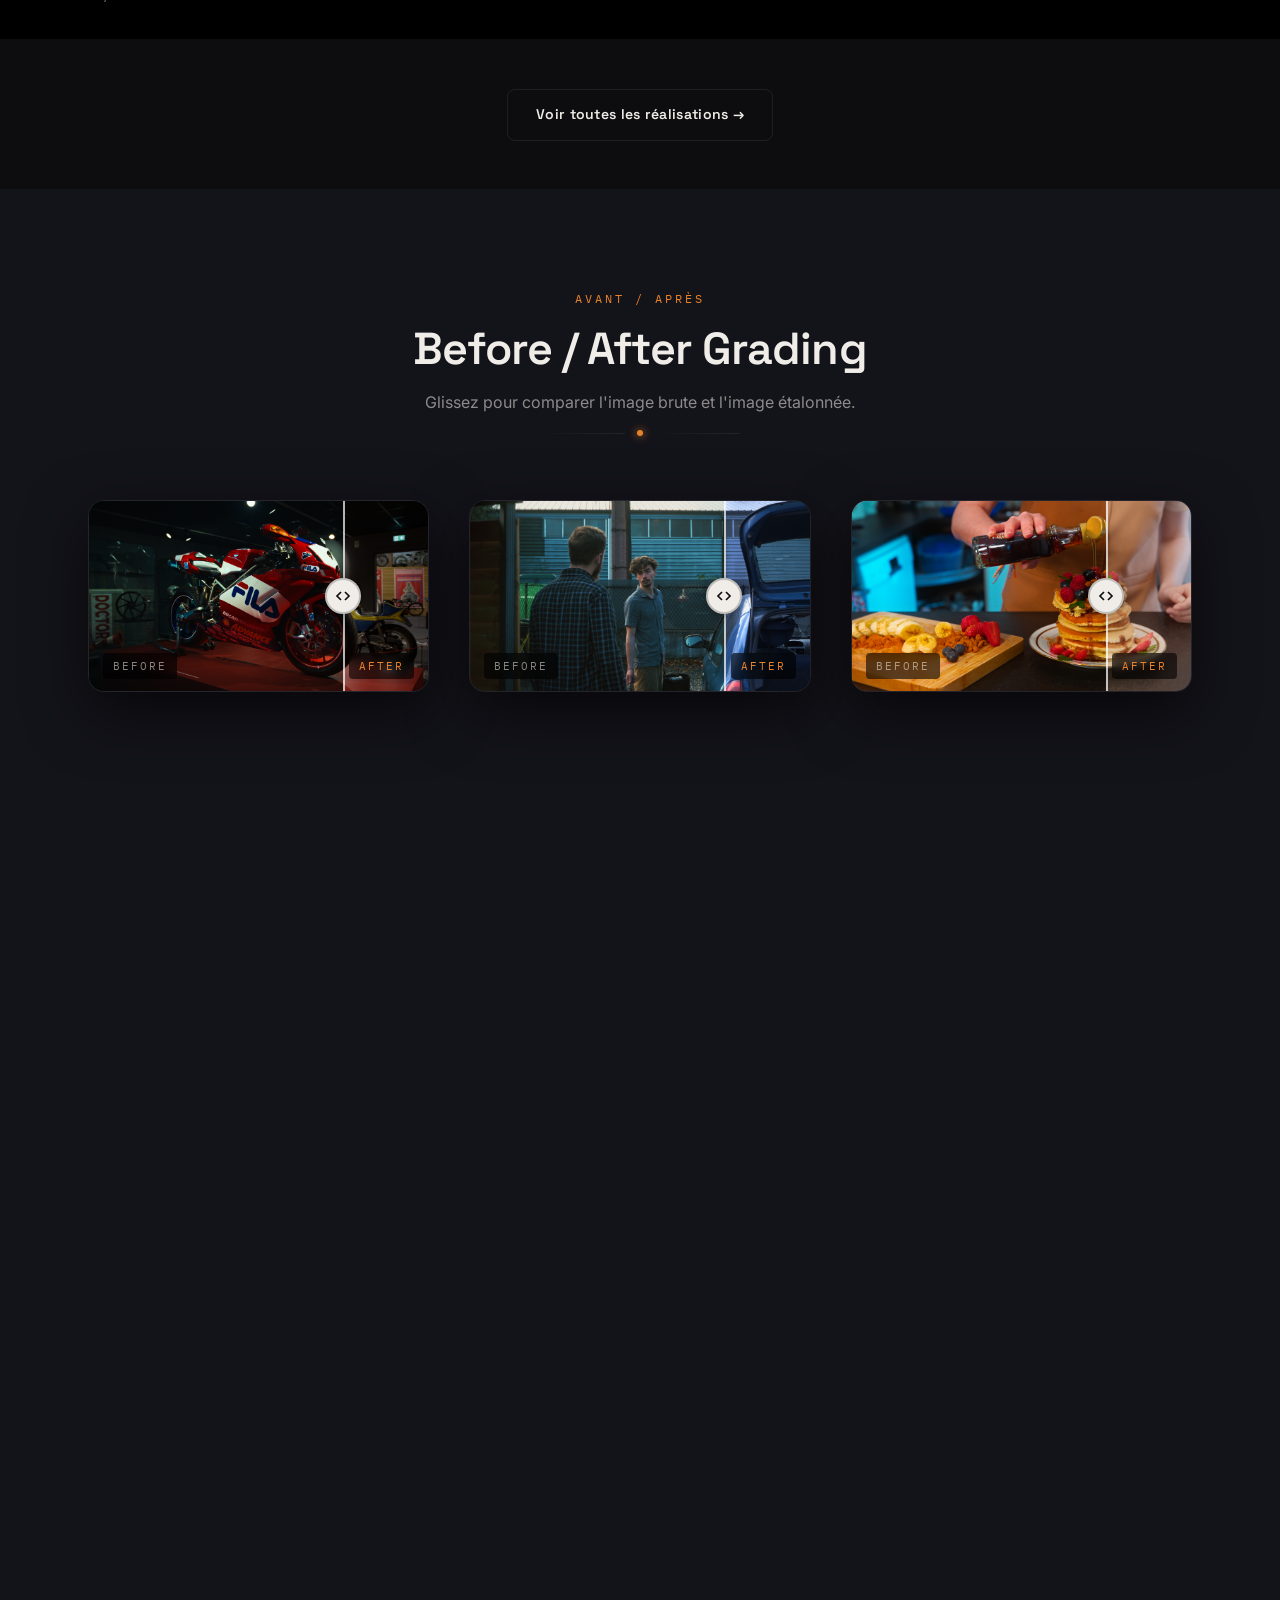
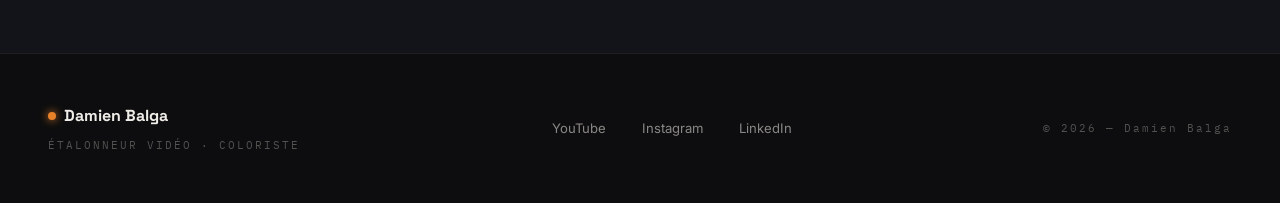
==== commit e8b3bcdd: "V2" ====
--- a/index.html
+++ b/index.html
@@ -1,5 +1,5 @@
 <!DOCTYPE html>
-<html lang="fr">
+<html lang="fr" data-i18n-title="index.title" data-i18n-desc="index.desc">
 <head>
   <meta charset="UTF-8">
   <meta name="viewport" content="width=device-width, initial-scale=1.0">
@@ -36,22 +36,28 @@
      HEADER
      ====================================================== -->
 <header>
-  <div class="logo" role="button" tabindex="0" aria-label="Retour accueil">
+  <div class="logo" role="button" tabindex="0" aria-label="Retour accueil" data-i18n-attr="aria-label:logo.aria">
     <div class="logo-dot" aria-hidden="true"></div>
     Damien Balga
   </div>
 
-  <button class="menu-toggle" aria-label="Ouvrir le menu" aria-expanded="false">
+  <div class="lang-switch" role="group" aria-label="Langue" data-i18n-attr="aria-label:lang.group">
+    <button type="button" class="lang-btn active" data-lang="fr" lang="fr" aria-pressed="true" aria-label="Français" title="Français">FR</button>
+    <button type="button" class="lang-btn" data-lang="en" lang="en" aria-pressed="false" aria-label="English" title="English">EN</button>
+    <button type="button" class="lang-btn" data-lang="de" lang="de" aria-pressed="false" aria-label="Deutsch" title="Deutsch">DE</button>
+  </div>
+
+  <button class="menu-toggle" data-i18n-attr="aria-label:menu.open" aria-label="Ouvrir le menu" aria-expanded="false">
     <span></span><span></span><span></span>
   </button>
 
-  <nav aria-label="Navigation principale">
-    <a href="index.html" class="active">Accueil</a>
-    <a href="work.html">Réalisations</a>
-    <a href="stills.html">Stills</a>
-    <a href="#before">Avant / Après</a>
-    <a href="#about">À propos</a>
-    <a href="contact.html" class="nav-cta">Contact</a>
+  <nav aria-label="Navigation principale" data-i18n-attr="aria-label:nav.aria">
+    <a href="index.html" class="active" data-i18n="nav.home">Accueil</a>
+    <a href="work.html" data-i18n="nav.work">Réalisations</a>
+    <a href="stills.html" data-i18n="nav.stills">Stills</a>
+    <a href="#before" data-i18n="nav.ba">Avant / Après</a>
+    <a href="#about" data-i18n="nav.about">À propos</a>
+    <a href="contact.html" class="nav-cta" data-i18n="nav.contact">Contact</a>
   </nav>
 </header>
 
@@ -59,7 +65,7 @@
      HERO
      Présentation + portrait flottant + stats
      ====================================================== -->
-<section aria-label="Présentation" style="background:transparent;">
+<section aria-label="Présentation" data-i18n-attr="aria-label:index.hero.aria" style="background:transparent;">
   <div class="hero">
 
     <!-- Texte gauche -->
@@ -67,10 +73,10 @@
 
       <!-- Badge disponibilité -->
       <div class="hero-badge">
-        <span>Disponible pour vos projets</span>
-      </div>
-
-      <h1>
+        <span data-i18n="index.hero.badge">Disponible pour vos projets</span>
+      </div>
+
+      <h1 data-i18n="index.hero.h1">
         Étalonneur<br>
         <span class="accent-orange">Vidéo</span> &amp;
         <span class="accent-cyan">Coloriste</span>
@@ -78,7 +84,7 @@
 
       <p class="hero-tagline">// DaVinci Resolve · Color Grading · Look Development</p>
 
-      <p class="hero-desc">
+      <p class="hero-desc" data-i18n="index.hero.desc">
         Je donne une <strong>identité visuelle forte</strong> à vos images.
         Films, clips, publicités — chaque image est traitée avec une approche
         sur mesure, inspirée du cinéma et des standards des productions modernes.
@@ -89,24 +95,24 @@
           <svg width="16" height="16" viewBox="0 0 24 24" fill="none" stroke="currentColor" stroke-width="2.5">
             <polygon points="5 3 19 12 5 21 5 3"/>
           </svg>
-          Voir mes réalisations
+          <span data-i18n="index.hero.cta1">Voir mes réalisations</span>
         </a>
-        <a href="contact.html" class="btn btn-secondary">Travaillons ensemble</a>
+        <a href="contact.html" class="btn btn-secondary" data-i18n="index.hero.cta2">Travaillons ensemble</a>
       </div>
 
       <!-- Statistiques rapides -->
       <div class="hero-stats">
         <div class="stat-item">
           <span class="stat-num" data-counter data-target="10" data-suffix="+">10+</span>
-          <span class="stat-label">Projets</span>
+          <span class="stat-label" data-i18n="index.stat.projects">Projets</span>
         </div>
         <div class="stat-item">
           <span class="stat-num" data-counter data-target="3">3</span>
-          <span class="stat-label">Formats</span>
+          <span class="stat-label" data-i18n="index.stat.formats">Formats</span>
         </div>
         <div class="stat-item">
           <span class="stat-num">1</span>
-          <span class="stat-label">Outil · DaVinci</span>
+          <span class="stat-label" data-i18n="index.stat.tool">Outil · DaVinci</span>
         </div>
       </div>
     </div>
@@ -115,11 +121,11 @@
     <div class="hero-right fade-up" style="transition-delay:0.2s">
       <div class="portrait-wrap">
         <div class="portrait-frame">
-          <img src="img/PP.jpg" alt="Damien Balga – Étalonneur vidéo">
+          <img src="img/PP.jpg" alt="Damien Balga – Étalonneur vidéo" data-i18n-attr="alt:index.portrait.alt">
         </div>
         <!-- Badge flottant -->
         <div class="portrait-badge">
-          <span class="pb-label">Logiciel</span>
+          <span class="pb-label" data-i18n="index.pb.label">Logiciel</span>
           <span class="pb-value">DaVinci Resolve</span>
         </div>
       </div>
@@ -136,8 +142,8 @@
   <div style="max-width:1200px; margin:0 auto; padding:80px 48px 40px;">
     <div class="section-header fade-up">
       <span class="section-eyebrow">Showreel</span>
-      <h2 id="reels-title">Extraits de projets</h2>
-      <p>Quelques aperçus de mes étalonnages — plein format.</p>
+      <h2 id="reels-title" data-i18n="index.reels.h2">Extraits de projets</h2>
+      <p data-i18n="index.reels.p">Quelques aperçus de mes étalonnages — plein format.</p>
       <div class="divider"><span class="d-dot"></span></div>
     </div>
   </div>
@@ -154,7 +160,7 @@
       <div class="reel-info">
         <div class="reel-num">01 / 05</div>
         <div class="reel-title">Swirly Bokeh</div>
-        <div class="reel-type">Loisir</div>
+        <div class="reel-type" data-i18n="type.leisure">Loisir</div>
       </div>
     </div>
   </div>
@@ -171,7 +177,7 @@
       <div class="reel-info">
         <div class="reel-num">02 / 05</div>
         <div class="reel-title">Serfa</div>
-        <div class="reel-type">Publicité</div>
+        <div class="reel-type" data-i18n="type.ad">Publicité</div>
       </div>
     </div>
   </div>
@@ -188,7 +194,7 @@
       <div class="reel-info">
         <div class="reel-num">03 / 05</div>
         <div class="reel-title">La Pomme</div>
-        <div class="reel-type">Film Interactif</div>
+        <div class="reel-type" data-i18n="type.interactive">Film Interactif</div>
       </div>
     </div>
   </div>
@@ -205,7 +211,7 @@
       <div class="reel-info">
         <div class="reel-num">04 / 05</div>
         <div class="reel-title">Lamborghini</div>
-        <div class="reel-type">Loisir</div>
+        <div class="reel-type" data-i18n="type.leisure">Loisir</div>
       </div>
     </div>
   </div>
@@ -222,7 +228,7 @@
       <div class="reel-info">
         <div class="reel-num">05 / 05</div>
         <div class="reel-title">Army Of Two</div>
-        <div class="reel-type">Loisir / VFX</div>
+        <div class="reel-type" data-i18n="type.leisurevfx">Loisir / VFX</div>
       </div>
     </div>
   </div>
@@ -230,9 +236,7 @@
   
 
   <div style="text-align:center; padding:48px 0;">
-    <a href="work.html" class="btn btn-secondary">
-      Voir toutes les réalisations →
-    </a>
+    <a href="work.html" class="btn btn-secondary" data-i18n="index.reels.all">Voir toutes les réalisations →</a>
   </div>
 </section>
 
@@ -243,51 +247,51 @@
 <section id="before" class="showcase" aria-labelledby="ba-title">
   <div class="section-inner">
     <div class="section-header fade-up">
-      <span class="section-eyebrow">Avant / Après</span>
-      <h2 id="ba-title">Before / After Grading</h2>
-      <p>Glissez pour comparer l'image brute et l'image étalonnée.</p>
+      <span class="section-eyebrow" data-i18n="index.ba.eyebrow">Avant / Après</span>
+      <h2 id="ba-title" data-i18n="index.ba.h2">Before / After Grading</h2>
+      <p data-i18n="index.ba.p">Glissez pour comparer l'image brute et l'image étalonnée.</p>
       <div class="divider"><span class="d-dot"></span></div>
     </div>
 
     <div class="compare-grid">
 
       <div class="compare fade-up">
-        <img src="img/before.jpg" alt="Avant étalonnage" class="img-before">
-        <img src="img/after.jpg"  alt="Après étalonnage" class="img-after">
+        <img src="img/before.jpg" alt="Avant étalonnage" data-i18n-attr="alt:ba.before.alt" class="img-before">
+        <img src="img/after.jpg"  alt="Après étalonnage" data-i18n-attr="alt:ba.after.alt" class="img-after">
         <div class="slider-line"></div>
         <div class="slider-handle">
           <svg viewBox="0 0 24 24" fill="none" stroke="currentColor" stroke-width="2.5">
             <path d="M9 18l-6-6 6-6M15 6l6 6-6 6"/>
           </svg>
         </div>
-        <span class="compare-label before-lbl">BEFORE</span>
-        <span class="compare-label after-lbl">AFTER</span>
+        <span class="compare-label before-lbl" data-i18n="ba.before">BEFORE</span>
+        <span class="compare-label after-lbl" data-i18n="ba.after">AFTER</span>
       </div>
 
       <div class="compare fade-up">
-        <img src="img/before2.jpg" alt="Avant étalonnage" class="img-before">
-        <img src="img/after2.jpg"  alt="Après étalonnage" class="img-after">
+        <img src="img/before2.jpg" alt="Avant étalonnage" data-i18n-attr="alt:ba.before.alt" class="img-before">
+        <img src="img/after2.jpg"  alt="Après étalonnage" data-i18n-attr="alt:ba.after.alt" class="img-after">
         <div class="slider-line"></div>
         <div class="slider-handle">
           <svg viewBox="0 0 24 24" fill="none" stroke="currentColor" stroke-width="2.5">
             <path d="M9 18l-6-6 6-6M15 6l6 6-6 6"/>
           </svg>
         </div>
-        <span class="compare-label before-lbl">BEFORE</span>
-        <span class="compare-label after-lbl">AFTER</span>
+        <span class="compare-label before-lbl" data-i18n="ba.before">BEFORE</span>
+        <span class="compare-label after-lbl" data-i18n="ba.after">AFTER</span>
       </div>
 
       <div class="compare fade-up">
-        <img src="img/before3.jpg" alt="Avant étalonnage" class="img-before">
-        <img src="img/after3.jpg"  alt="Après étalonnage" class="img-after">
+        <img src="img/before3.jpg" alt="Avant étalonnage" data-i18n-attr="alt:ba.before.alt" class="img-before">
+        <img src="img/after3.jpg"  alt="Après étalonnage" data-i18n-attr="alt:ba.after.alt" class="img-after">
         <div class="slider-line"></div>
         <div class="slider-handle">
           <svg viewBox="0 0 24 24" fill="none" stroke="currentColor" stroke-width="2.5">
             <path d="M9 18l-6-6 6-6M15 6l6 6-6 6"/>
           </svg>
         </div>
-        <span class="compare-label before-lbl">BEFORE</span>
-        <span class="compare-label after-lbl">AFTER</span>
+        <span class="compare-label before-lbl" data-i18n="ba.before">BEFORE</span>
+        <span class="compare-label after-lbl" data-i18n="ba.after">AFTER</span>
       </div>
 
     </div>
@@ -303,21 +307,21 @@
 
       <!-- Texte -->
       <div class="about-text fade-up">
-        <span class="section-eyebrow">À propos</span>
-        <h2 id="about-title">Passion pour<br>la couleur</h2>
-
-        <p class="about-lead">
+        <span class="section-eyebrow" data-i18n="index.about.eyebrow">À propos</span>
+        <h2 id="about-title" data-i18n="index.about.h2">Passion pour<br>la couleur</h2>
+
+        <p class="about-lead" data-i18n="index.about.lead">
           Je suis étalonneur vidéo spécialisé dans la <strong>création de look</strong>
           et d'émotions à travers la couleur.
         </p>
 
-        <p>
+        <p data-i18n="index.about.p1">
           J'aide les réalisateurs, marques et créateurs à donner une identité visuelle
           forte à leurs images. Mon travail se concentre sur la lumière, le contraste
           et la cohérence des couleurs afin de créer une ambiance unique et narrative.
         </p>
 
-        <p>
+        <p data-i18n="index.about.p2">
           Chaque projet est traité avec une approche sur mesure, inspirée du cinéma
           et des standards des productions modernes.
         </p>
@@ -325,17 +329,17 @@
         <div class="about-tags">
           <span class="tag tag-orange">Color Grading</span>
           <span class="tag tag-cyan">Look Development</span>
-          <span class="tag">Film</span>
-          <span class="tag">Clip</span>
-          <span class="tag">Publicité</span>
-          <span class="tag">Court-métrage</span>
+          <span class="tag" data-i18n="tag.film">Film</span>
+          <span class="tag" data-i18n="tag.clip">Clip</span>
+          <span class="tag" data-i18n="tag.ad">Publicité</span>
+          <span class="tag" data-i18n="tag.short">Court-métrage</span>
           <span class="tag tag-orange">DaVinci Resolve</span>
           <span class="tag">LUT Design</span>
         </div>
 
         <div style="margin-top:36px; display:flex; gap:14px; flex-wrap:wrap;">
-          <a href="work.html" class="btn btn-primary">Mes réalisations</a>
-          <a href="contact.html" class="btn btn-secondary">Me contacter</a>
+          <a href="work.html" class="btn btn-primary" data-i18n="index.about.btn1">Mes réalisations</a>
+          <a href="contact.html" class="btn btn-secondary" data-i18n="index.about.btn2">Me contacter</a>
         </div>
       </div>
 
@@ -356,8 +360,8 @@
           <div class="scope-row">
             <div class="scope-item">
               <div class="scope-label">
-                Color Grading
-                <span>Expert</span>
+                <span data-i18n="scope.cg">Color Grading</span>
+                <span data-i18n="scope.expert">Expert</span>
               </div>
               <div class="scope-bar">
                 <div class="scope-fill fill-orange w-90"></div>
@@ -365,8 +369,8 @@
             </div>
             <div class="scope-item">
               <div class="scope-label">
-                Look Development
-                <span>Avancé</span>
+                <span data-i18n="scope.lookdev">Look Development</span>
+                <span data-i18n="scope.advanced">Avancé</span>
               </div>
               <div class="scope-bar">
                 <div class="scope-fill fill-cyan w-80"></div>
@@ -375,7 +379,7 @@
             <div class="scope-item">
               <div class="scope-label">
                 DaVinci Resolve
-                <span>Expert</span>
+                <span data-i18n="scope.expert">Expert</span>
               </div>
               <div class="scope-bar">
                 <div class="scope-fill fill-orange w-85"></div>
@@ -383,8 +387,8 @@
             </div>
             <div class="scope-item">
               <div class="scope-label">
-                Étalonnage Film
-                <span>Avancé</span>
+                <span data-i18n="scope.film">Étalonnage Film</span>
+                <span data-i18n="scope.advanced">Avancé</span>
               </div>
               <div class="scope-bar">
                 <div class="scope-fill fill-violet w-75"></div>
@@ -393,7 +397,7 @@
             <div class="scope-item">
               <div class="scope-label">
                 VFX / Compositing
-                <span>Intermédiaire</span>
+                <span data-i18n="scope.inter">Intermédiaire</span>
               </div>
               <div class="scope-bar">
                 <div class="scope-fill fill-cyan w-70"></div>
@@ -419,7 +423,7 @@
       <div class="logo-dot" aria-hidden="true" style="width:8px;height:8px;border-radius:50%;background:var(--orange);box-shadow:0 0 8px var(--orange);flex-shrink:0;"></div>
       Damien Balga
     </div>
-    <p>Étalonneur Vidéo · Coloriste</p>
+    <p data-i18n="footer.role">Étalonneur Vidéo · Coloriste</p>
   </div>
 
   <div class="footer-links">
@@ -431,6 +435,7 @@
   <div class="footer-right">© 2026 — Damien Balga</div>
 </footer>
 
+<script src="js/i18n.js"></script>
 <script src="js/main.js"></script>
 </body>
 </html>
--- a/css/style.css
+++ b/css/style.css
@@ -1304,3 +1304,57 @@
   .stills-grid { grid-template-columns: 1fr; }
   .social-grid { grid-template-columns: 1fr; }
 }
+
+
+/* =============================================
+   SÉLECTEUR DE LANGUE (FR / EN / DE)
+   Toujours visible dans le header, y compris
+   sur mobile (hors du menu burger).
+   ============================================= */
+.lang-switch {
+  display: inline-flex;
+  align-items: center;
+  gap: 2px;
+  margin-left: 16px;
+  padding: 3px;
+  border: 1px solid var(--border);
+  border-radius: var(--radius-xl);
+  background: rgba(240,237,232,0.04);
+  position: relative;
+  z-index: 1101; /* reste cliquable au-dessus du menu mobile */
+}
+.lang-btn {
+  font-family: var(--font-mono);
+  font-size: 0.72rem;
+  font-weight: 500;
+  letter-spacing: 1px;
+  min-width: 34px;
+  height: 30px;
+  padding: 0 9px;
+  border: 0;
+  border-radius: var(--radius-xl);
+  background: transparent;
+  color: var(--dim);
+  cursor: pointer;
+  transition: color 0.2s ease, background 0.2s ease;
+}
+.lang-btn:hover { color: var(--white); background: rgba(255,255,255,0.06); }
+.lang-btn.active {
+  background: var(--orange);
+  color: var(--bg);
+}
+.lang-btn:focus-visible {
+  outline: 2px solid var(--orange);
+  outline-offset: 2px;
+}
+
+/* Bureau : logo à gauche, navigation + langues à droite */
+@media (min-width: 769px) {
+  header nav { margin-left: auto; }
+}
+
+/* Mobile : le sélecteur se place à côté du burger */
+@media (max-width: 768px) {
+  .lang-switch { margin-left: auto; margin-right: 12px; }
+  .lang-btn { min-width: 36px; height: 34px; }
+}
